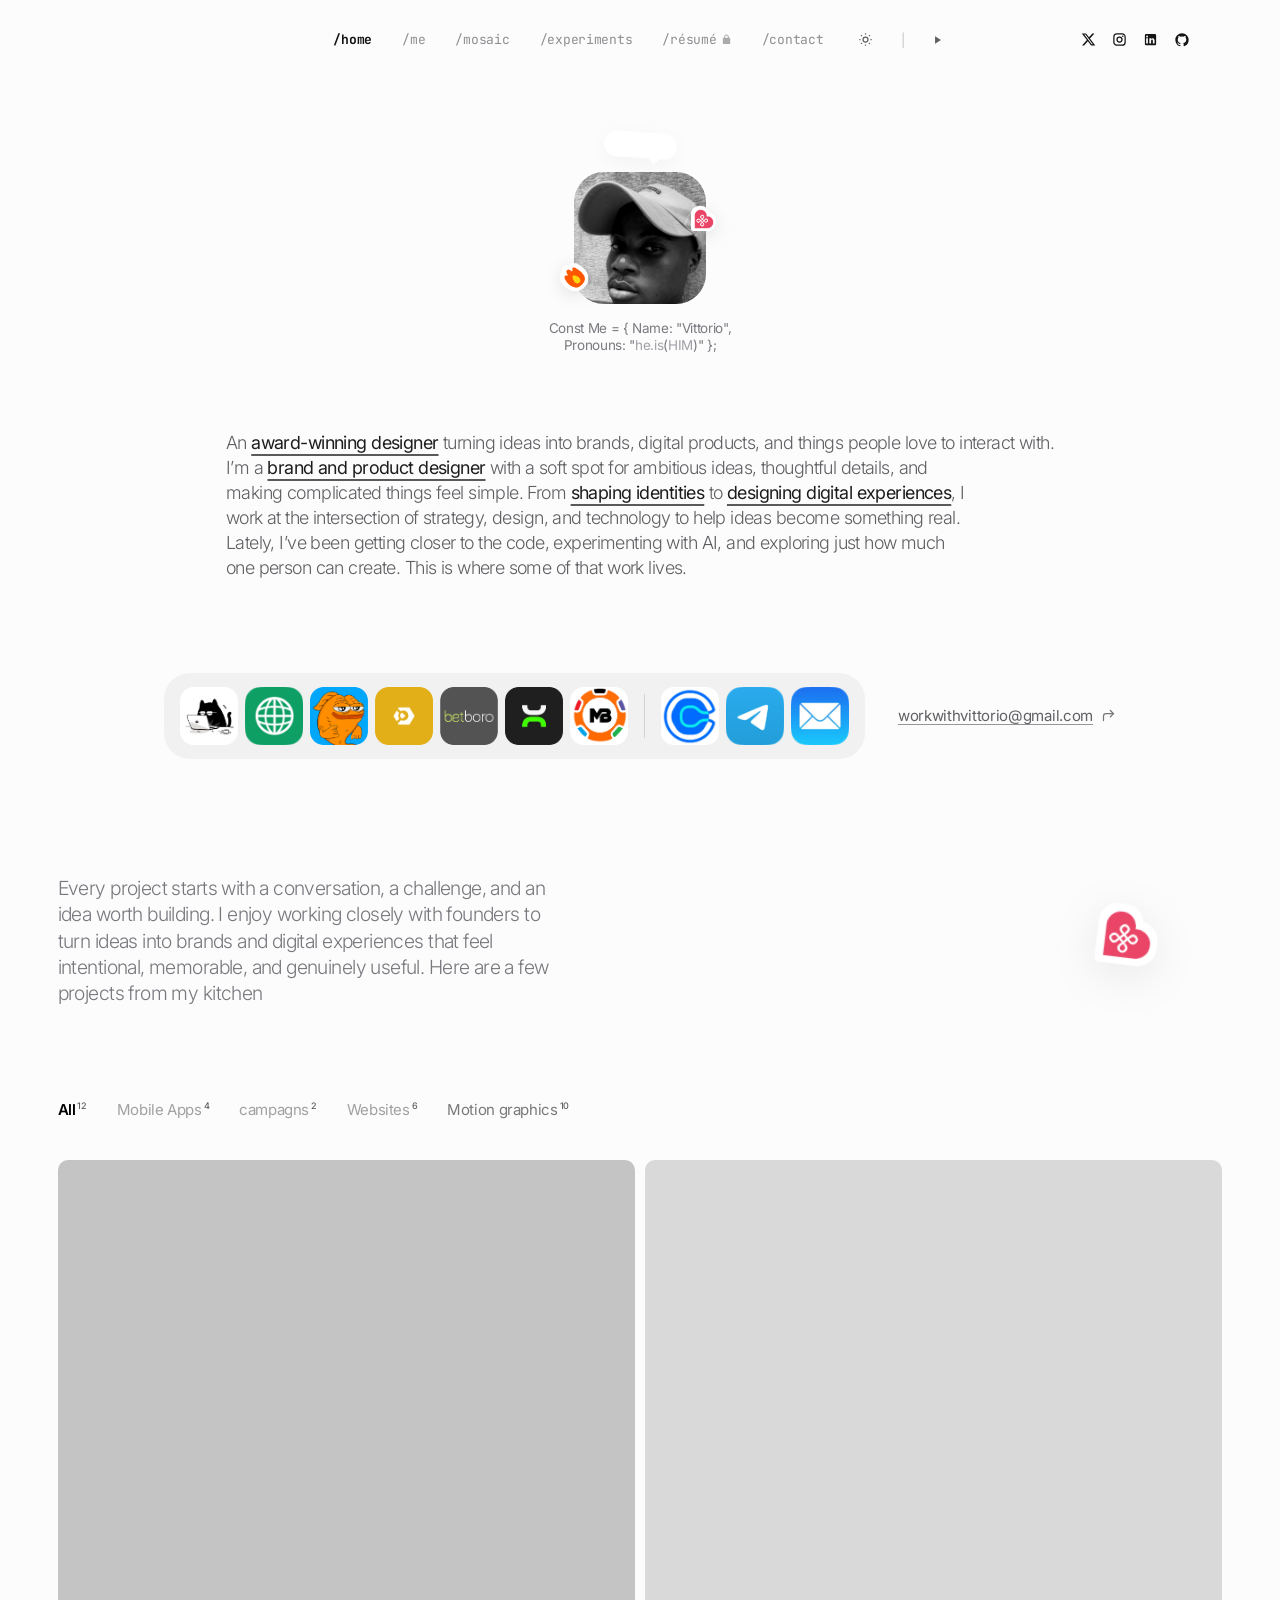
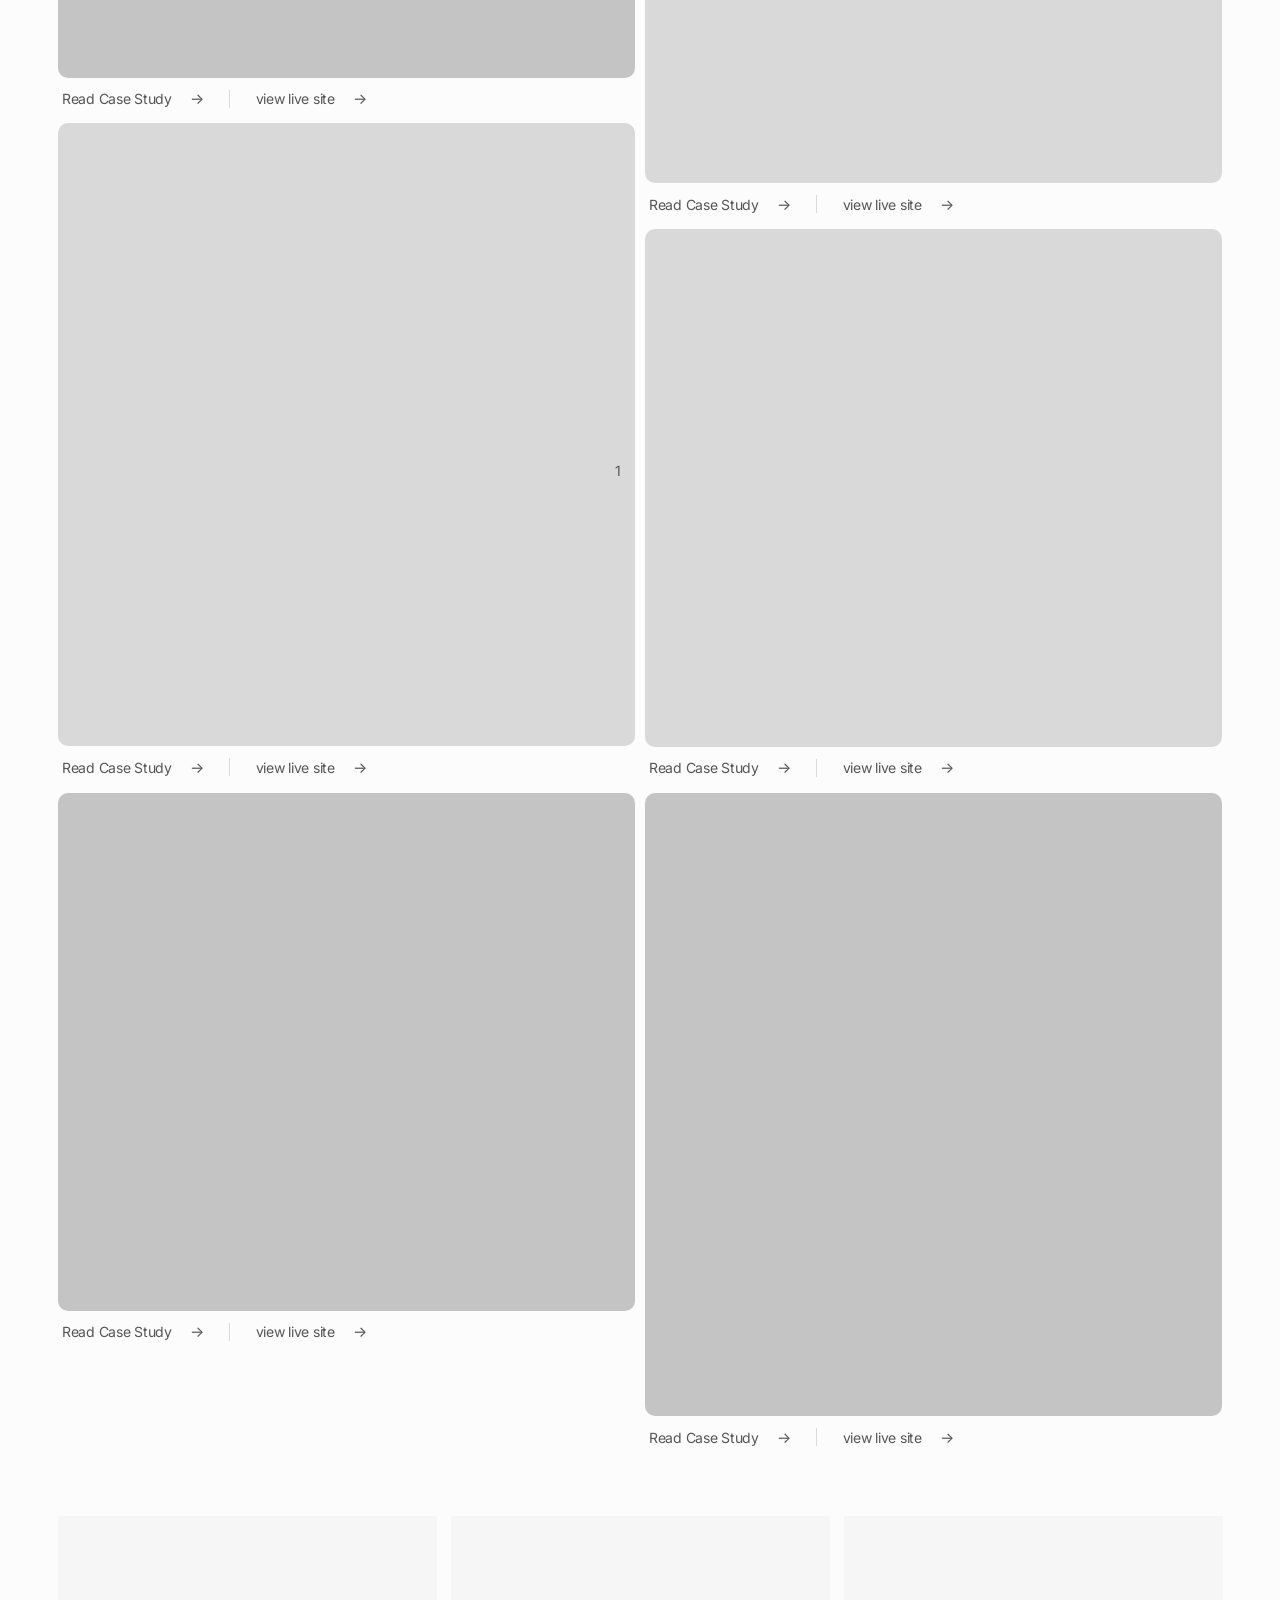
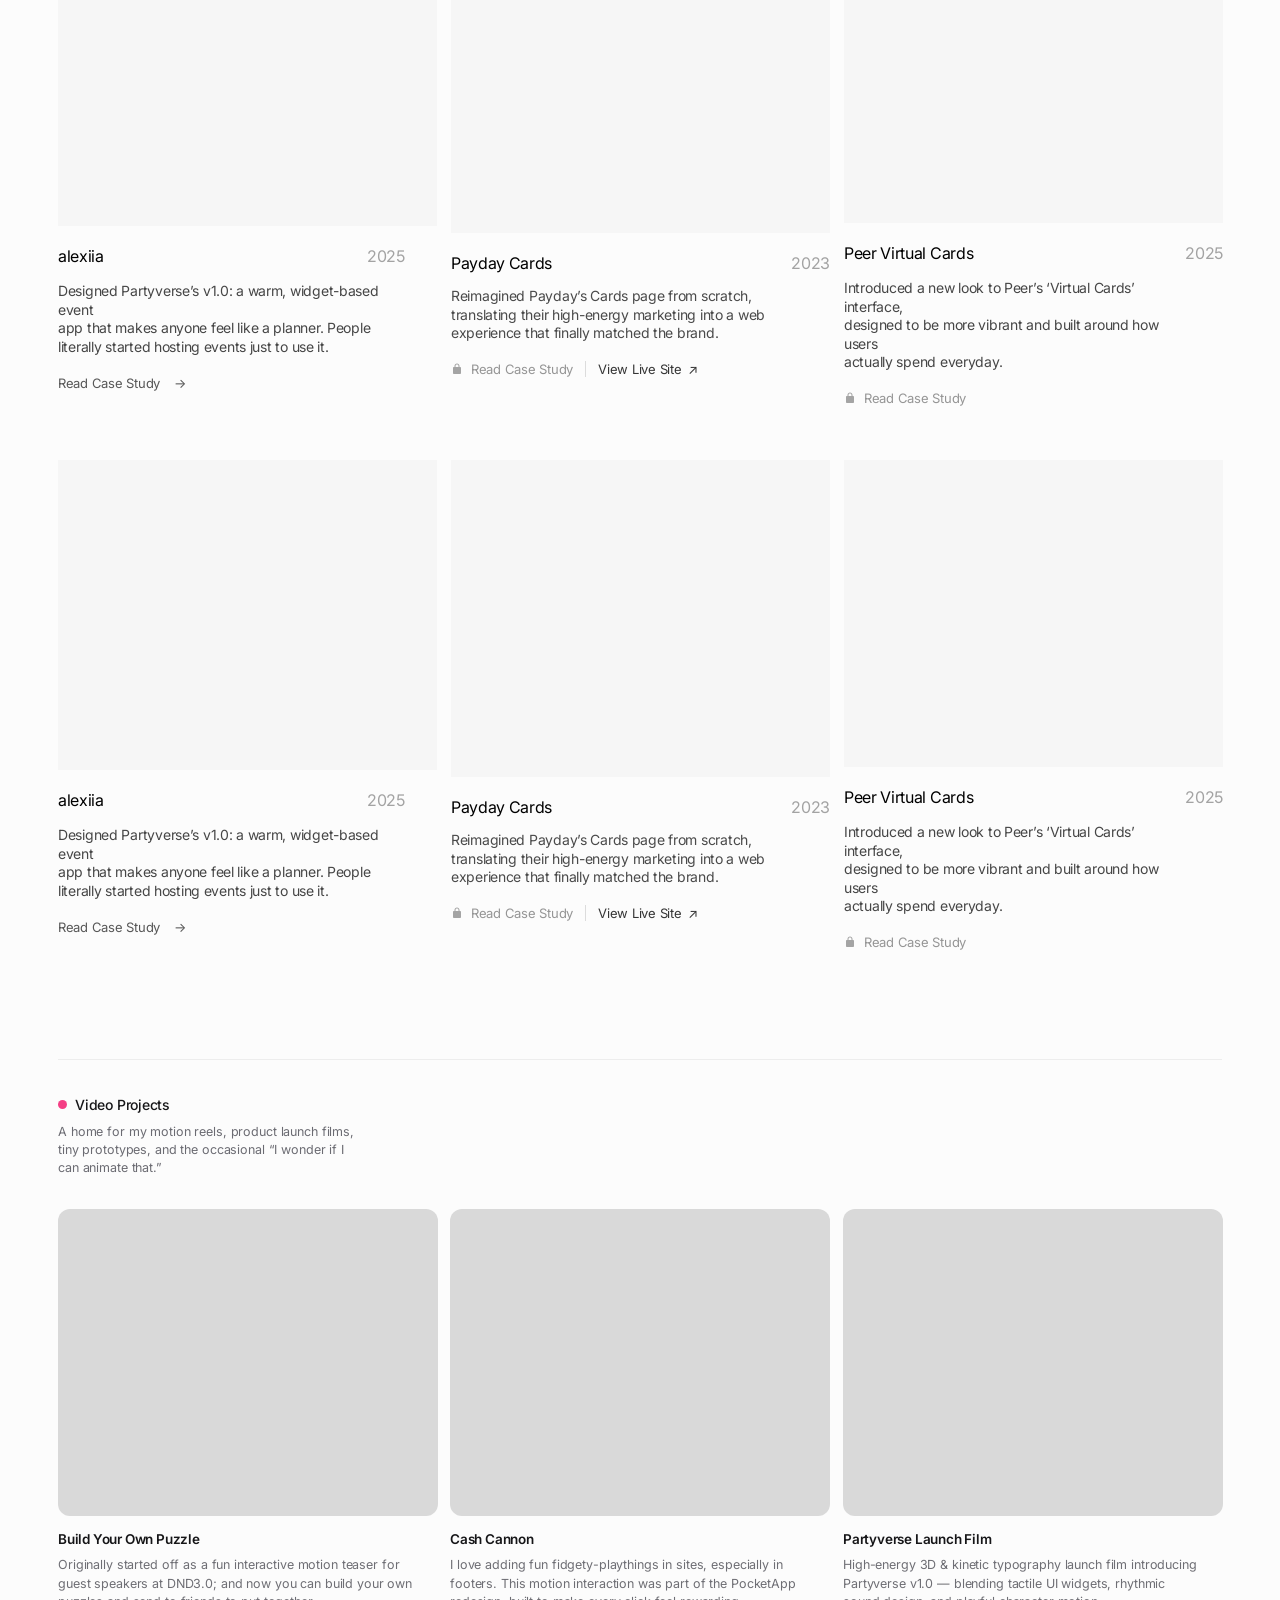
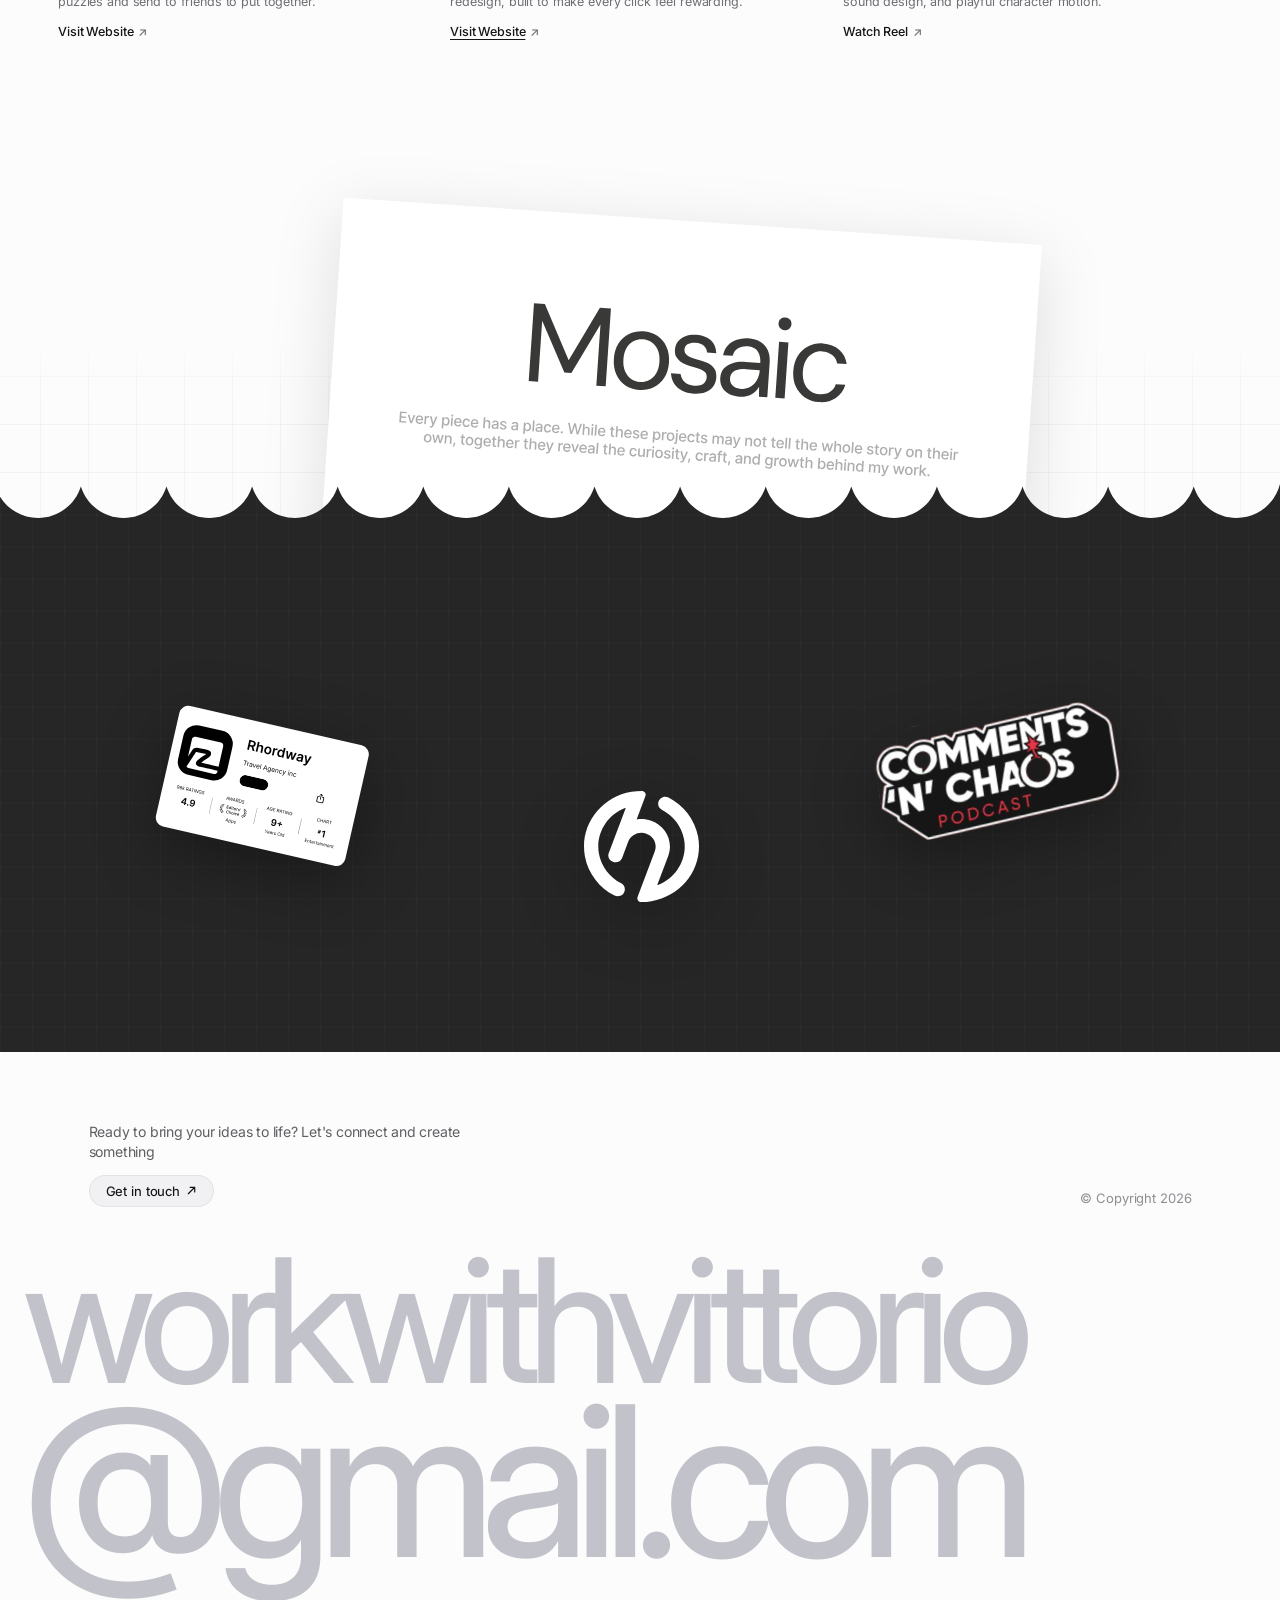
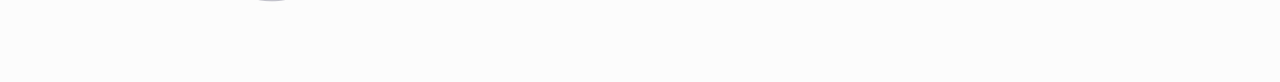
==== index.html @ af013c44 "feat: complete portfolio with interactive mosaic, editorial me view, and responsive footer" ====
<!DOCTYPE html>
<html lang="en">
<head>
  <meta charset="UTF-8">
  <meta name="viewport" content="width=device-width, initial-scale=1.0">
  <title>Vittorio — Brand & Product Designer</title>
  <meta name="description" content="Hi, I’m Vittorio. I turn ideas into brands, digital products, and things people love to interact with.">
  <link rel="icon" type="image/png" href="assets/flame.png">
  <link rel="preconnect" href="https://fonts.googleapis.com">
  <link rel="preconnect" href="https://fonts.gstatic.com" crossorigin>
  <link href="https://fonts.googleapis.com/css2?family=Inter:wght@300;400;500;600;700&family=JetBrains+Mono:wght@400;500;600;700&display=swap" rel="stylesheet">
  <link rel="stylesheet" href="style.css?v=50">
</head>
<body data-theme="light">

  <!-- Main Navigation Header -->
  <header class="site-header">
    <div class="header-container">
      <div class="header-spacer" aria-hidden="true"></div>

      <nav class="nav-links" aria-label="Main Navigation">
        <a href="#home" class="nav-item active" data-nav="home">/home</a>
        <a href="#me" class="nav-item" data-nav="me">/me</a>
        <a href="#mosaic" class="nav-item" data-nav="mosaic">/mosaic</a>
        <a href="#experiments" class="nav-item" data-nav="experiments">/experiments</a>
        <a href="#resume" class="nav-item nav-locked" data-nav="resume" id="nav-resume-btn">
          /résumé <span class="lock-icon" aria-label="locked">
            <svg viewBox="0 0 24 24" width="11" height="11" fill="currentColor">
              <path d="M18 8h-1V6c0-2.76-2.24-5-5-5S7 3.24 7 6v2H6c-1.1 0-2 .9-2 2v10c0 1.1.9 2 2 2h12c1.1 0 2-.9 2-2V10c0-1.1-.9-2-2-2zM9 6c0-1.66 1.34-3 3-3s3 1.34 3 3v2H9V6z"/>
            </svg>
          </span>
        </a>
        <a href="mailto:workwithvittorio@gmail.com" class="nav-item" data-nav="contact">/contact</a>
        
        <!-- Theme & Audio Controls -->
        <button class="icon-btn theme-toggle" id="theme-toggle-btn" aria-label="Toggle Dark/Light Mode" title="Toggle Theme">
          <svg class="sun-icon" viewBox="0 0 24 24" width="15" height="15" fill="none" stroke="currentColor" stroke-width="2">
            <circle cx="12" cy="12" r="4"></circle>
            <line x1="12" y1="2" x2="12" y2="4"></line>
            <line x1="12" y1="20" x2="12" y2="22"></line>
            <line x1="4.93" y1="4.93" x2="6.34" y2="6.34"></line>
            <line x1="17.66" y1="17.66" x2="19.07" y2="19.07"></line>
            <line x1="2" y1="12" x2="4" y2="12"></line>
            <line x1="20" y1="12" x2="22" y2="12"></line>
            <line x1="4.93" y1="19.07" x2="6.34" y2="17.66"></line>
            <line x1="17.66" y1="6.34" x2="19.07" y2="4.93"></line>
          </svg>
          <svg class="moon-icon" viewBox="0 0 24 24" width="15" height="15" fill="none" stroke="currentColor" stroke-width="2">
            <path d="M21 12.79A9 9 0 1 1 11.21 3 7 7 0 0 0 21 12.79z"></path>
          </svg>
        </button>

        <span class="nav-divider" aria-hidden="true">|</span>

        <button class="icon-btn audio-toggle" id="audio-toggle-btn" aria-label="Toggle Ambient Audio" title="Ambient Chill Beats">
          <svg class="play-icon" viewBox="0 0 24 24" width="10" height="10" fill="currentColor">
            <polygon points="5 3 19 12 5 21 5 3"></polygon>
          </svg>
          <svg class="pause-icon" viewBox="0 0 24 24" width="10" height="10" fill="currentColor" style="display:none;">
            <rect x="6" y="4" width="4" height="16"></rect>
            <rect x="14" y="4" width="4" height="16"></rect>
          </svg>
          <span class="audio-soundwave" aria-hidden="true">
            <span></span><span></span><span></span>
          </span>
        </button>
      </nav>

      <!-- Social Links -->
      <div class="social-links">
        <a href="https://x.com" target="_blank" rel="noopener noreferrer" class="social-icon" aria-label="X (Twitter)" title="X (Twitter)">
          <svg viewBox="0 0 24 24" width="15" height="15" fill="currentColor">
            <path d="M18.244 2.25h3.308l-7.227 8.26 8.502 11.24H16.17l-5.214-6.817L4.99 21.75H1.68l7.73-8.835L1.254 2.25H8.08l4.713 6.231zm-1.161 17.52h1.833L7.084 4.126H5.117z"/>
          </svg>
        </a>
        <a href="https://instagram.com" target="_blank" rel="noopener noreferrer" class="social-icon" aria-label="Instagram" title="Instagram">
          <svg viewBox="0 0 24 24" width="15" height="15" fill="currentColor">
            <path d="M7.8 2h8.4C19.4 2 22 4.6 22 7.8v8.4a5.8 5.8 0 0 1-5.8 5.8H7.8C4.6 22 2 19.4 2 16.2V7.8A5.8 5.8 0 0 1 7.8 2m-.2 2A3.6 3.6 0 0 0 4 7.6v8.8C4 18.39 5.61 20 7.6 20h8.8a3.6 3.6 0 0 0 3.6-3.6V7.6C20 5.61 18.39 4 16.4 4H7.6m9.65 1.5a1.25 1.25 0 0 1 1.25 1.25A1.25 1.25 0 0 1 17.25 8 1.25 1.25 0 0 1 16 6.75a1.25 1.25 0 0 1 1.25-1.25M12 7a5 5 0 0 1 5 5 5 5 0 0 1-5 5 5 5 0 0 1-5-5 5 5 0 0 1 5-5m0 2a3 3 0 0 0-3 3 3 3 0 0 0 3 3 3 3 0 0 0 3-3 3 3 0 0 0-3-3z"/>
          </svg>
        </a>
        <a href="https://linkedin.com" target="_blank" rel="noopener noreferrer" class="social-icon" aria-label="LinkedIn" title="LinkedIn">
          <svg viewBox="0 0 24 24" width="15" height="15" fill="currentColor">
            <path d="M19 3a2 2 0 0 1 2 2v14a2 2 0 0 1-2 2H5a2 2 0 0 1-2-2V5a2 2 0 0 1 2-2h14m-.5 15.5v-5.3a3.26 3.26 0 0 0-3.26-3.26c-.85 0-1.84.52-2.28 1.3v-1.11h-2.79v8.37h2.79v-4.93c0-.77.62-1.4 1.39-1.4a1.4 1.4 0 0 1 1.4 1.4v4.93h2.75M6.46 8.76a1.53 1.53 0 1 0-.01-3.05 1.53 1.53 0 0 0 .01 3.05m1.39 9.74v-8.37H5.07v8.37h2.78z"/>
          </svg>
        </a>
        <a href="https://github.com" target="_blank" rel="noopener noreferrer" class="social-icon" aria-label="GitHub" title="GitHub">
          <svg viewBox="0 0 24 24" width="16" height="16" fill="currentColor">
            <path fill-rule="evenodd" clip-rule="evenodd" d="M12 2C6.477 2 2 6.484 2 12.017c0 4.425 2.865 8.18 6.839 9.504.5.092.682-.217.682-.483 0-.237-.008-.868-.013-1.703-2.782.605-3.369-1.343-3.369-1.343-.454-1.158-1.11-1.466-1.11-1.466-.908-.62.069-.608.069-.608 1.003.07 1.53 1.032 1.53 1.032.892 1.53 2.341 1.088 2.91.832.092-.647.35-1.088.636-1.338-2.22-.253-4.555-1.113-4.555-4.951 0-1.093.39-1.988 1.029-2.688-.103-.253-.446-1.272.098-2.65 0 0 .84-.27 2.75 1.026A9.564 9.564 0 0112 6.844c.85.004 1.705.115 2.504.337 1.909-1.296 2.747-1.027 2.747-1.027.546 1.379.202 2.398.1 2.651.64.7 1.028 1.595 1.028 2.688 0 3.848-2.339 4.695-4.566 4.943.359.309.678.92.678 1.855 0 1.338-.012 2.419-.012 2.747 0 .268.18.58.688.482A10.019 10.019 0 0022 12.017C22 6.484 17.522 2 12 2z"/>
          </svg>
        </a>
      </div>
    </div>
  </header>

  <!-- Hero & Body Wrapper (/home view) -->
  <main class="hero-only-wrapper" id="home-view">
    <section class="hero-section" id="home">
      <div class="hero-stage">

        <!-- Avatar Squircle Centerpiece with Pinned Stickers -->
        <div class="avatar-centerpiece">
          <div class="speech-pill" id="speech-pill" role="button" tabindex="0" title="Click me!">
            <span>Hey 👋</span>
          </div>

          <div class="avatar-card-wrapper">
            <div class="avatar-squircle" id="avatar-container">
              <img src="assets/avatar_square.png" alt="Vittorio" class="avatar-image" draggable="false">
            </div>

            <!-- Pinned Heart Sticker (Top Right of Avatar) -->
            <div class="sticker-badge badge-heart" id="sticker-heart" title="Drag me!">
              <img src="assets/heart.png" alt="Heart sticker" draggable="false">
            </div>

            <!-- Pinned Flame Sticker (Bottom Left of Avatar) -->
            <div class="sticker-badge badge-flame" id="sticker-flame" title="Drag me!">
              <img src="assets/flame.png" alt="Flame sticker" draggable="false">
            </div>
          </div>

          <!-- Code Snippet Bio -->
          <div class="code-snippet-bio">
            <div class="code-line">Const Me = { Name: "Vittorio",</div>
            <div class="code-line">Pronouns: "<span class="pronoun-muted">he.is</span>(<span class="pronoun-muted">HIM</span>)" };</div>
          </div>
        </div>

        <!-- Bio Editorial Statement (Exact 6-line arrangement & tracking from design) -->
        <div class="bio-editorial">
          <p class="bio-paragraph">
            <span class="bio-line">An <span class="skill-underline">award-winning designer</span> turning ideas into brands, digital products, and things people love to interact with.</span>
            <span class="bio-line">I’m a <span class="skill-underline">brand and product designer</span> with a soft spot for ambitious ideas, thoughtful details, and</span>
            <span class="bio-line">making complicated things feel simple. From <span class="skill-underline">shaping identities</span> to <span class="skill-underline">designing digital experiences</span>, I</span>
            <span class="bio-line">work at the intersection of strategy, design, and technology to help ideas become something real.</span>
            <span class="bio-line">Lately, I’ve been getting closer to the code, experimenting with AI, and exploring just how much</span>
            <span class="bio-line">one person can create. This is where some of that work lives.</span>
          </p>
        </div>

        <!-- Bottom Dock & Email Bar -->
        <div class="dock-bar-row">
          <div class="mac-dock" id="mac-dock" role="toolbar" aria-label="Quick launch dock">
            <div class="dock-item" data-app="terminal" data-title="Dev Terminal">
              <img src="assets/icons/dock_cat.png" alt="Terminal" class="dock-icon">
              <span class="dock-tooltip">Dev Terminal</span>
            </div>
            <div class="dock-item" data-app="web" data-title="Web Projects">
              <img src="assets/icons/dock_web.png" alt="Web Projects" class="dock-icon">
              <span class="dock-tooltip">Web Projects</span>
            </div>
            <div class="dock-item" data-app="pepe" data-title="Culture & Memes">
              <img src="assets/icons/dock_pepe.png" alt="Culture & Memes" class="dock-icon">
              <span class="dock-tooltip">Culture & Memes</span>
            </div>
            <div class="dock-item" data-app="crypto" data-title="Web3 / Crypto">
              <img src="assets/icons/dock_cube.png" alt="Web3" class="dock-icon">
              <span class="dock-tooltip">Web3 / Crypto</span>
            </div>
            <div class="dock-item" data-app="betboro" data-title="Betboro App">
              <img src="assets/icons/dock_betboro.png" alt="Betboro" class="dock-icon">
              <span class="dock-tooltip">Betboro App</span>
            </div>
            <div class="dock-item" data-app="dex" data-title="DeFi Protocol">
              <img src="assets/icons/dock_dex.png" alt="DeFi Protocol" class="dock-icon">
              <span class="dock-tooltip">DeFi Protocol</span>
            </div>
            <div class="dock-item" data-app="gaming" data-title="Gaming / Casino">
              <img src="assets/icons/dock_mb.png" alt="Gaming" class="dock-icon">
              <span class="dock-tooltip">Gaming / Casino</span>
            </div>

            <div class="dock-separator" aria-hidden="true"></div>

            <div class="dock-item" data-app="cards" data-title="Payday Cards">
              <img src="assets/icons/dock_coin.png" alt="Payday Cards" class="dock-icon">
              <span class="dock-tooltip">Payday Cards</span>
            </div>
            <div class="dock-item" data-app="telegram" data-title="Telegram @0xvitt">
              <img src="assets/icons/dock_telegram.png" alt="Telegram" class="dock-icon">
              <span class="dock-tooltip">Telegram</span>
            </div>
            <div class="dock-item" data-app="email" data-title="Say Hello">
              <img src="assets/icons/dock_mail.png" alt="Send Email" class="dock-icon">
              <span class="dock-tooltip">Say Hello</span>
            </div>
          </div>

          <a href="mailto:workwithvittorio@gmail.com" class="email-cta-link">
            <span class="email-text">workwithvittorio@gmail.com</span>
            <svg class="email-arrow" viewBox="0 0 24 24" width="15" height="15" fill="none" stroke="currentColor" stroke-width="2" stroke-linecap="round" stroke-linejoin="round">
              <path d="M15 14l5-5-5-5"/>
              <path d="M4 20v-7a4 4 0 0 1 4-4h12"/>
            </svg>
          </a>
        </div>

      </div>
    </section>

    <!-- Exact Body Section from BODY.png -->
    <section class="portfolio-body-section" id="works">
      <div class="body-inner-featured">

        <!-- Intro Paragraph + Right Heart Sticker -->
        <div class="body-intro-row">
          <p class="body-intro-text">
            <span class="body-intro-line">Every project starts with a conversation, a challenge, and an</span>
            <span class="body-intro-line">idea worth building. I enjoy working closely with founders to</span>
            <span class="body-intro-line">turn ideas into brands and digital experiences that feel</span>
            <span class="body-intro-line">intentional, memorable, and genuinely useful. Here are a few</span>
            <span class="body-intro-line">projects from my kitchen</span>
          </p>

          <div class="body-heart-sticker" aria-hidden="true">
            <img src="assets/heart.png" alt="" draggable="false">
          </div>
        </div>

        <!-- Category Filter Row -->
        <div class="body-filter-tabs" role="tablist" aria-label="Project categories">
          <span class="filter-tab active">All<sup>12</sup></span>
          <span class="filter-tab">Mobile Apps<sup>4</sup></span>
          <span class="filter-tab">campagns<sup>2</sup></span>
          <span class="filter-tab">Websites<sup>6</sup></span>
          <span class="filter-tab filter-tab-motion">Motion graphics<sup>10</sup></span>
        </div>

        <!-- Featured 2-Column Staggered Cards (6 Big Cards: 3 Left, 3 Right) -->
        <div class="featured-staggered-grid">
          <!-- Left Column (3 Cards) -->
          <div class="featured-col featured-col-left">
            <!-- Card 1: Top-Left (#C4C4C4, 748x671) -->
            <div class="featured-item featured-tl">
              <div class="featured-rect rect-tl"></div>
              <div class="featured-links links-tl">
                <a href="#case-study" class="featured-link">
                  <span>Read Case Study</span>
                  <span class="featured-arrow">→</span>
                </a>
                <span class="featured-divider" aria-hidden="true"></span>
                <a href="#live-site" class="featured-link">
                  <span>view live site</span>
                  <span class="featured-arrow">→</span>
                </a>
              </div>
            </div>

            <!-- Card 2: Middle-Left (#D9D9D9, 775x837) -->
            <div class="featured-item featured-bl">
              <div class="featured-rect rect-bl">
                <span class="rect-bl-number">1</span>
              </div>
              <div class="featured-links links-bl">
                <a href="#case-study" class="featured-link">
                  <span>Read Case Study</span>
                  <span class="featured-arrow">→</span>
                </a>
                <span class="featured-divider" aria-hidden="true"></span>
                <a href="#live-site" class="featured-link">
                  <span>view live site</span>
                  <span class="featured-arrow">→</span>
                </a>
              </div>
            </div>

            <!-- Card 3: Bottom-Left (#C4C4C4, 748x671) -->
            <div class="featured-item featured-b2l">
              <div class="featured-rect rect-b2l"></div>
              <div class="featured-links links-b2l">
                <a href="#case-study" class="featured-link">
                  <span>Read Case Study</span>
                  <span class="featured-arrow">→</span>
                </a>
                <span class="featured-divider" aria-hidden="true"></span>
                <a href="#live-site" class="featured-link">
                  <span>view live site</span>
                  <span class="featured-arrow">→</span>
                </a>
              </div>
            </div>
          </div>

          <!-- Right Column (3 Cards) -->
          <div class="featured-col featured-col-right">
            <!-- Card 4: Top-Right (#D9D9D9, 775x837) -->
            <div class="featured-item featured-tr">
              <div class="featured-rect rect-tr"></div>
              <div class="featured-links links-tr">
                <a href="#case-study" class="featured-link">
                  <span>Read Case Study</span>
                  <span class="featured-arrow">→</span>
                </a>
                <span class="featured-divider" aria-hidden="true"></span>
                <a href="#live-site" class="featured-link">
                  <span>view live site</span>
                  <span class="featured-arrow">→</span>
                </a>
              </div>
            </div>

            <!-- Card 5: Middle-Right (#D9D9D9, 748x671) -->
            <div class="featured-item featured-br">
              <div class="featured-rect rect-br"></div>
              <div class="featured-links links-br">
                <a href="#case-study" class="featured-link">
                  <span>Read Case Study</span>
                  <span class="featured-arrow">→</span>
                </a>
                <span class="featured-divider" aria-hidden="true"></span>
                <a href="#live-site" class="featured-link">
                  <span>view live site</span>
                  <span class="featured-arrow">→</span>
                </a>
              </div>
            </div>

            <!-- Card 6: Bottom-Right (#C4C4C4, 775x837) -->
            <div class="featured-item featured-b2r">
              <div class="featured-rect rect-b2r"></div>
              <div class="featured-links links-b2r">
                <a href="#case-study" class="featured-link">
                  <span>Read Case Study</span>
                  <span class="featured-arrow">→</span>
                </a>
                <span class="featured-divider" aria-hidden="true"></span>
                <a href="#live-site" class="featured-link">
                  <span>view live site</span>
                  <span class="featured-arrow">→</span>
                </a>
              </div>
            </div>
          </div>
        </div>

      </div>

      <!-- Two Identical 3-Column Project Grid Rows -->
      <div class="body-inner-grid">
        <!-- Row 1 -->
        <div class="project-three-grid">
          <!-- Column 1: alexiia -->
          <article class="grid-project-card">
            <div class="grid-project-thumb"></div>
            <div class="grid-project-head">
              <h3 class="grid-project-title">alexiia</h3>
              <span class="grid-project-year">2025</span>
            </div>
            <p class="grid-project-desc">
              <span class="desc-line">Designed Partyverse’s v1.0: a warm, widget-based</span>
              <span class="desc-line">event</span>
              <span class="desc-line">app that makes anyone feel like a planner. People</span>
              <span class="desc-line">literally started hosting events just to use it.</span>
            </p>
            <div class="grid-project-links">
              <a href="#case-study" class="grid-link grid-link-active">
                <span>Read Case Study</span>
                <span class="grid-arrow">→</span>
              </a>
            </div>
          </article>

          <!-- Column 2: Payday Cards -->
          <article class="grid-project-card">
            <div class="grid-project-thumb thumb-col2"></div>
            <div class="grid-project-head head-col2">
              <h3 class="grid-project-title">Payday Cards</h3>
              <span class="grid-project-year">2023</span>
            </div>
            <p class="grid-project-desc desc-col2">
              <span class="desc-line">Reimagined Payday’s Cards page from scratch,</span>
              <span class="desc-line">translating their high-energy marketing into a web</span>
              <span class="desc-line">experience that finally matched the brand.</span>
            </p>
            <div class="grid-project-links">
              <span class="grid-link grid-link-locked">
                <svg class="grid-lock-icon" viewBox="0 0 24 24" width="12" height="12" fill="currentColor">
                  <path d="M18 8h-1V6c0-2.76-2.24-5-5-5S7 3.24 7 6v2H6c-1.1 0-2 .9-2 2v10c0 1.1.9 2 2 2h12c1.1 0 2-.9 2-2V10c0-1.1-.9-2-2-2zM9 6c0-1.66 1.34-3 3-3s3 1.34 3 3v2H9V6z"/>
                </svg>
                <span>Read Case Study</span>
              </span>
              <span class="grid-link-sep" aria-hidden="true"></span>
              <a href="#live-site" class="grid-link grid-link-live">
                <span>View Live Site</span>
                <span class="grid-arrow-ne">↗</span>
              </a>
            </div>
          </article>

          <!-- Column 3: Peer Virtual Cards -->
          <article class="grid-project-card">
            <div class="grid-project-thumb thumb-col3"></div>
            <div class="grid-project-head head-col3">
              <h3 class="grid-project-title">Peer Virtual Cards</h3>
              <span class="grid-project-year">2025</span>
            </div>
            <p class="grid-project-desc">
              <span class="desc-line">Introduced a new look to Peer’s ‘Virtual Cards’</span>
              <span class="desc-line">interface,</span>
              <span class="desc-line">designed to be more vibrant and built around how</span>
              <span class="desc-line">users</span>
              <span class="desc-line">actually spend everyday.</span>
            </p>
            <div class="grid-project-links">
              <span class="grid-link grid-link-locked">
                <svg class="grid-lock-icon" viewBox="0 0 24 24" width="12" height="12" fill="currentColor">
                  <path d="M18 8h-1V6c0-2.76-2.24-5-5-5S7 3.24 7 6v2H6c-1.1 0-2 .9-2 2v10c0 1.1.9 2 2 2h12c1.1 0 2-.9 2-2V10c0-1.1-.9-2-2-2zM9 6c0-1.66 1.34-3 3-3s3 1.34 3 3v2H9V6z"/>
                </svg>
                <span>Read Case Study</span>
              </span>
            </div>
          </article>
        </div>

        <!-- Row 2 (Exact Duplicate as in BODY.png) -->
        <div class="project-three-grid project-three-grid-row2">
          <!-- Column 1: alexiia -->
          <article class="grid-project-card">
            <div class="grid-project-thumb"></div>
            <div class="grid-project-head">
              <h3 class="grid-project-title">alexiia</h3>
              <span class="grid-project-year">2025</span>
            </div>
            <p class="grid-project-desc">
              <span class="desc-line">Designed Partyverse’s v1.0: a warm, widget-based</span>
              <span class="desc-line">event</span>
              <span class="desc-line">app that makes anyone feel like a planner. People</span>
              <span class="desc-line">literally started hosting events just to use it.</span>
            </p>
            <div class="grid-project-links">
              <a href="#case-study" class="grid-link grid-link-active">
                <span>Read Case Study</span>
                <span class="grid-arrow">→</span>
              </a>
            </div>
          </article>

          <!-- Column 2: Payday Cards -->
          <article class="grid-project-card">
            <div class="grid-project-thumb thumb-col2"></div>
            <div class="grid-project-head head-col2">
              <h3 class="grid-project-title">Payday Cards</h3>
              <span class="grid-project-year">2023</span>
            </div>
            <p class="grid-project-desc desc-col2">
              <span class="desc-line">Reimagined Payday’s Cards page from scratch,</span>
              <span class="desc-line">translating their high-energy marketing into a web</span>
              <span class="desc-line">experience that finally matched the brand.</span>
            </p>
            <div class="grid-project-links">
              <span class="grid-link grid-link-locked">
                <svg class="grid-lock-icon" viewBox="0 0 24 24" width="12" height="12" fill="currentColor">
                  <path d="M18 8h-1V6c0-2.76-2.24-5-5-5S7 3.24 7 6v2H6c-1.1 0-2 .9-2 2v10c0 1.1.9 2 2 2h12c1.1 0 2-.9 2-2V10c0-1.1-.9-2-2-2zM9 6c0-1.66 1.34-3 3-3s3 1.34 3 3v2H9V6z"/>
                </svg>
                <span>Read Case Study</span>
              </span>
              <span class="grid-link-sep" aria-hidden="true"></span>
              <a href="#live-site" class="grid-link grid-link-live">
                <span>View Live Site</span>
                <span class="grid-arrow-ne">↗</span>
              </a>
            </div>
          </article>

          <!-- Column 3: Peer Virtual Cards -->
          <article class="grid-project-card">
            <div class="grid-project-thumb thumb-col3"></div>
            <div class="grid-project-head head-col3">
              <h3 class="grid-project-title">Peer Virtual Cards</h3>
              <span class="grid-project-year">2025</span>
            </div>
            <p class="grid-project-desc">
              <span class="desc-line">Introduced a new look to Peer’s ‘Virtual Cards’</span>
              <span class="desc-line">interface,</span>
              <span class="desc-line">designed to be more vibrant and built around how</span>
              <span class="desc-line">users</span>
              <span class="desc-line">actually spend everyday.</span>
            </p>
            <div class="grid-project-links">
              <span class="grid-link grid-link-locked">
                <svg class="grid-lock-icon" viewBox="0 0 24 24" width="12" height="12" fill="currentColor">
                  <path d="M18 8h-1V6c0-2.76-2.24-5-5-5S7 3.24 7 6v2H6c-1.1 0-2 .9-2 2v10c0 1.1.9 2 2 2h12c1.1 0 2-.9 2-2V10c0-1.1-.9-2-2-2zM9 6c0-1.66 1.34-3 3-3s3 1.34 3 3v2H9V6z"/>
                </svg>
                <span>Read Case Study</span>
              </span>
            </div>
          </article>
        </div>
      </div>

      <!-- 5. Video Projects Section (Matching Playground / Motion Reference Layout) -->
      <div class="body-inner-videos" id="video-projects">
        <div class="video-section-header">
          <div class="video-section-badge">
            <span class="video-badge-dot" aria-hidden="true"></span>
            <h2 class="video-section-title">Video Projects</h2>
          </div>
          <p class="video-section-subtitle">
            A home for my motion reels, product launch films, tiny prototypes, and the occasional “I wonder if I can animate that.”
          </p>
        </div>

        <div class="video-projects-grid">
          <!-- Video Project 1 -->
          <article class="video-project-card">
            <div class="video-project-stage">
              <video class="video-project-el" autoplay loop muted playsinline preload="metadata"></video>
            </div>

            <h3 class="video-project-name">Build Your Own Puzzle</h3>
            <p class="video-project-desc">
              Originally started off as a fun interactive motion teaser for guest speakers at DND3.0; and now you can build your own puzzles and send to friends to put together.
            </p>
            <a href="#watch-byop" class="video-project-link">
              <span>Visit Website</span>
              <span class="video-link-arrow">↗</span>
            </a>
          </article>

          <!-- Video Project 2 -->
          <article class="video-project-card">
            <div class="video-project-stage">
              <video class="video-project-el" autoplay loop muted playsinline preload="metadata"></video>
            </div>

            <h3 class="video-project-name">Cash Cannon</h3>
            <p class="video-project-desc">
              I love adding fun fidgety-playthings in sites, especially in footers. This motion interaction was part of the PocketApp redesign, built to make every click feel rewarding.
            </p>
            <a href="#watch-cannon" class="video-project-link underline-active">
              <span>Visit Website</span>
              <span class="video-link-arrow">↗</span>
            </a>
          </article>

          <!-- Video Project 3 -->
          <article class="video-project-card">
            <div class="video-project-stage">
              <video class="video-project-el" autoplay loop muted playsinline preload="metadata"></video>
            </div>

            <h3 class="video-project-name">Partyverse Launch Film</h3>
            <p class="video-project-desc">
              High-energy 3D &amp; kinetic typography launch film introducing Partyverse v1.0 — blending tactile UI widgets, rhythmic sound design, and playful character motion.
            </p>
            <a href="#watch-partyverse" class="video-project-link">
              <span>Watch Reel</span>
              <span class="video-link-arrow">↗</span>
            </a>
          </article>
        </div>
      </div>
    </section>

    <!-- Mosaic Section — Envelope (click the letter: it pops and the pieces burst out) -->
    <section class="mosaic-section" id="mosaic" aria-label="Mosaic">
      <div class="mosaic-canvas" id="mosaic-envelope">
        <img src="assets/mosaic/envelope-front.svg" alt="" class="mosaic-layer mosaic-env-front" draggable="false">

        <div class="mosaic-layer mosaic-letter">
          <img src="assets/mosaic/letter.svg?v=2" alt="Mosaic — Every piece has a place. While these projects may not tell the whole story on their own, together they reveal the curiosity, craft, and growth behind my work." draggable="false">
        </div>

        <div class="mosaic-piece mosaic-piece-app">
          <img src="Frame%20427321699.svg" alt="Rhordway — Travel Agency app store card" draggable="false">
        </div>

        <div class="mosaic-piece mosaic-piece-mark">
          <img src="Vector.svg" alt="Brand mark" draggable="false">
        </div>

        <div class="mosaic-piece mosaic-piece-sticker">
          <img src="image%202105.svg" alt="Comments 'N' Chaos Podcast sticker" draggable="false">
        </div>
      </div>
    </section>

    <!-- Editorial Footer Section -->
    <footer class="site-home-footer" id="site-footer" aria-label="Site Footer">
      <div class="home-footer-inner">
        <!-- Integrated UI Bar: Reduced CTA + Action + Copyright -->
        <div class="home-footer-ui-bar">
          <div class="home-footer-cta">
            <p class="home-footer-heading">
              Ready to bring your ideas to life? Let's connect and create something
            </p>
            <a href="mailto:workwithvittorio@gmail.com" class="home-footer-btn" aria-label="Get in touch via email">
              <span>Get in touch</span>
              <svg width="11" height="11" viewBox="0 0 12 12" fill="none" aria-hidden="true">
                <path d="M2.5 9.5L9.5 2.5M9.5 2.5H4.5M9.5 2.5V7.5" stroke="currentColor" stroke-width="1.3" stroke-linecap="round" stroke-linejoin="round"/>
              </svg>
            </a>
          </div>

          <p class="home-footer-copyright">© Copyright 2026</p>
        </div>
      </div>

      <!-- Massive 2-Line Display Email (aligned @ with w, and .com with o) -->
      <a href="mailto:workwithvittorio@gmail.com" class="home-footer-email-massive" aria-label="workwithvittorio@gmail.com">
        <span class="home-footer-email-line home-footer-line-1">workwithvittorio</span>
        <span class="home-footer-email-line home-footer-line-2">@gmail.com</span>
      </a>
    </footer>
  </main>

  <!-- /me Section View (Editorial Reading-Paced Typing UI) -->
  <section class="me-view-section" id="me-view" aria-hidden="true">
    <!-- Centered Editorial Typing Column -->
    <div class="me-editorial-column">
      <div class="me-typing-container" id="me-typing-container"></div>

      <!-- Footer Connect Links -->
      <div class="me-connect-links" id="me-connect-links">
        <a href="https://t.me" target="_blank" rel="noopener noreferrer" class="me-social-link">
          <svg viewBox="0 0 24 24" width="13" height="13" fill="currentColor">
            <path d="M21.9 4.4c.2-.8-.5-1.4-1.2-1.1L2.6 10.3c-.8.3-.8 1.4.1 1.7l4.6 1.5 1.8 5.5c.2.7 1.1.9 1.6.4l2.6-2.6 4.6 3.4c.7.5 1.6.1 1.8-.7l2.2-15.1zM8.3 13.1l9.2-5.7c.2-.1.4.1.2.3l-7.6 6.9-.3 3.2-1.5-4.7z"/>
          </svg>
          <span>Telegram</span>
        </a>
        <a href="https://linkedin.com" target="_blank" rel="noopener noreferrer" class="me-social-link">
          <svg viewBox="0 0 24 24" width="13" height="13" fill="currentColor">
            <path d="M19 3a2 2 0 0 1 2 2v14a2 2 0 0 1-2 2H5a2 2 0 0 1-2-2V5a2 2 0 0 1 2-2h14m-.5 15.5v-5.3a3.26 3.26 0 0 0-3.26-3.26c-.85 0-1.84.52-2.28 1.3v-1.11h-2.79v8.37h2.79v-4.93c0-.77.62-1.4 1.39-1.4a1.4 1.4 0 0 1 1.4 1.4v4.93h2.75M6.46 8.76a1.53 1.53 0 1 0-.01-3.05 1.53 1.53 0 0 0 .01 3.05m1.39 9.74v-8.37H5.07v8.37h2.78z"/>
          </svg>
          <span>LinkedIn</span>
        </a>
        <a href="mailto:workwithvittorio@gmail.com" class="me-social-link">
          <svg viewBox="0 0 24 24" width="13" height="13" fill="none" stroke="currentColor" stroke-width="1.9" stroke-linecap="round" stroke-linejoin="round">
            <rect x="2" y="4" width="20" height="16" rx="2"></rect>
            <path d="m22 7-8.97 5.7a1.94 1.94 0 0 1-2.06 0L2 7"></path>
          </svg>
          <span>Email</span>
        </a>
      </div>
    </div>

    <!-- Staggered Overlapping Full-Screen Moving Slideshow Gallery Section -->
    <div class="me-gallery-section" id="me-gallery-section" aria-hidden="true">
      <div class="me-slideshow-track" id="me-slideshow-track">
        <div class="me-collage-stage" id="me-collage-stage" aria-label="Pictures and video slideshow gallery">
          <!-- Card 1: Far-Left Upper -->
          <article class="me-collage-card card-slot-1" data-slot="0">
            <div class="me-card-media-wrap">
              <img src="assets/gallery/card_1.png" alt="IMG_0104.jpeg" class="me-card-img active-slide" draggable="false">
              <img src="assets/avatar.png" alt="IMG_2137.jpeg" class="me-card-img" draggable="false">
            </div>
            <span class="me-card-caption">IMG_0104.jpeg</span>
          </article>

          <!-- Card 2: Far-Left Lower -->
          <article class="me-collage-card card-slot-2" data-slot="1">
            <div class="me-card-media-wrap">
              <img src="assets/gallery/card_2.png" alt="IMG_0118.jpeg" class="me-card-img active-slide" draggable="false">
              <img src="assets/gallery/card_6.png" alt="IMG_0241.jpeg" class="me-card-img" draggable="false">
            </div>
            <span class="me-card-caption">IMG_0118.jpeg</span>
          </article>

          <!-- Card 3: Left-Center Foreground Portrait -->
          <article class="me-collage-card card-slot-3 is-video-card" data-slot="2">
            <div class="me-card-media-wrap">
              <img src="assets/gallery/card_3.png" alt="IMG_0142.jpeg" class="me-card-img active-slide" draggable="false">
              <img src="assets/avatar.png" alt="IMG_2137.jpeg" class="me-card-img" draggable="false">
            </div>
            <span class="me-card-caption">IMG_0142.jpeg</span>
          </article>

          <!-- Card 4: Left-Center Tall Architecture -->
          <article class="me-collage-card card-slot-4" data-slot="3">
            <div class="me-card-media-wrap">
              <img src="assets/gallery/card_4.png" alt="IMG_0189.jpeg" class="me-card-img active-slide" draggable="false">
              <img src="assets/dp.png" alt="IMG_2045.jpeg" class="me-card-img" draggable="false">
            </div>
            <span class="me-card-caption">IMG_0189.jpeg</span>
          </article>

          <!-- Card 5: Center Upper Editorial -->
          <article class="me-collage-card card-slot-5" data-slot="4">
            <div class="me-card-media-wrap">
              <img src="assets/gallery/card_5.png" alt="IMG_0215.jpeg" class="me-card-img active-slide" draggable="false">
              <img src="assets/avatar_square.png" alt="IMG_2138.jpeg" class="me-card-img" draggable="false">
            </div>
            <span class="me-card-caption">IMG_0215.jpeg</span>
          </article>

          <!-- Card 6: Center Lower Motion Clip -->
          <article class="me-collage-card card-slot-6 is-video-card" data-slot="5">
            <div class="me-card-media-wrap">
              <img src="assets/gallery/card_6.png" alt="IMG_0241.jpeg" class="me-card-img active-slide" draggable="false">
              <img src="assets/gallery/card_11.png" alt="IMG_0392.jpeg" class="me-card-img" draggable="false">
            </div>
            <span class="me-card-caption">IMG_0241.jpeg</span>
          </article>

          <!-- Card 7: Center-Right Midground -->
          <article class="me-collage-card card-slot-7" data-slot="6">
            <div class="me-card-media-wrap">
              <img src="assets/gallery/card_7.png" alt="IMG_0276.jpeg" class="me-card-img active-slide" draggable="false">
              <img src="assets/gallery/card_1.png" alt="IMG_0104.jpeg" class="me-card-img" draggable="false">
            </div>
            <span class="me-card-caption">IMG_0276.jpeg</span>
          </article>

          <!-- Card 8: Right-Center Lower Desk & Code -->
          <article class="me-collage-card card-slot-8" data-slot="7">
            <div class="me-card-media-wrap">
              <img src="assets/gallery/card_8.png" alt="IMG_0310.jpeg" class="me-card-img active-slide" draggable="false">
              <img src="assets/avatar_square.png" alt="IMG_2138.jpeg" class="me-card-img" draggable="false">
            </div>
            <span class="me-card-caption">IMG_0310.jpeg</span>
          </article>

          <!-- Card 9: Right-Center Tall Hero Foreground -->
          <article class="me-collage-card card-slot-9 is-video-card" data-slot="8">
            <div class="me-card-media-wrap">
              <img src="assets/gallery/card_9.png" alt="IMG_0348.jpeg" class="me-card-img active-slide" draggable="false">
              <img src="assets/dp.png" alt="IMG_2045.jpeg" class="me-card-img" draggable="false">
            </div>
            <span class="me-card-caption">IMG_0348.jpeg</span>
          </article>

          <!-- Card 10: Far-Right Lower Foreground -->
          <article class="me-collage-card card-slot-10" data-slot="9">
            <div class="me-card-media-wrap">
              <img src="assets/gallery/card_10.png" alt="IMG_0374.jpeg" class="me-card-img active-slide" draggable="false">
              <img src="assets/gallery/card_5.png" alt="IMG_0215.jpeg" class="me-card-img" draggable="false">
            </div>
            <span class="me-card-caption">IMG_0374.jpeg</span>
          </article>

          <!-- Card 11: Far-Right Upper Background -->
          <article class="me-collage-card card-slot-11 is-video-card" data-slot="10">
            <div class="me-card-media-wrap">
              <img src="assets/gallery/card_11.png" alt="IMG_0392.jpeg" class="me-card-img active-slide" draggable="false">
              <img src="assets/gallery/card_4.png" alt="IMG_0189.jpeg" class="me-card-img" draggable="false">
            </div>
            <span class="me-card-caption">IMG_0392.jpeg</span>
          </article>
        </div>
      </div>
    </div>

    <!-- Centered Editorial Archive Column: Experience, GitHub, Articles & Viral Tweets on X -->
    <div class="me-archive-section" id="me-archive-section" aria-hidden="true">
      <div class="me-archive-column">

        <!-- 1. Experience Block -->
        <div class="me-sub-block">
          <h3 class="me-block-title">Experience</h3>
          <div class="me-exp-list">
            <div class="me-exp-item">
              <div class="me-exp-role">Design Engineer &amp; Brand Designer</div>
              <div class="me-exp-meta">Independent Studio · 2025 – 2026</div>
            </div>
            <div class="me-exp-item">
              <div class="me-exp-role">Product &amp; Brand Designer</div>
              <div class="me-exp-meta">Hypergrowth &amp; Startup Teams · 2024 – 2026</div>
            </div>
            <div class="me-exp-item">
              <div class="me-exp-role">UI/UX &amp; Motion Designer</div>
              <div class="me-exp-meta">Cimpla Digital · 2023 – 2024</div>
            </div>
            <div class="me-exp-item">
              <div class="me-exp-role">Junior UI/UX &amp; Brand Designer</div>
              <div class="me-exp-meta">Ethereal Design Studio · 2023</div>
            </div>
            <div class="me-exp-item">
              <div class="me-exp-role">UI/UX Design Intern</div>
              <div class="me-exp-meta">GoPay · 2022 – 2023</div>
            </div>
          </div>
        </div>

        <!-- 2. GitHub Contribution Graph Block -->
        <div class="me-sub-block">
          <div class="me-block-header-row">
            <h3 class="me-block-title">GitHub</h3>
            <span class="me-block-meta">2,415 contributions in the last year</span>
          </div>

          <div class="me-gh-card">
            <div class="me-gh-months" aria-hidden="true">
              <span>Dec</span>
              <span>Jan</span>
              <span>Feb</span>
              <span>Mar</span>
              <span>Apr</span>
              <span>May</span>
              <span>Jun</span>
              <span>Jul</span>
              <span>Aug</span>
              <span>Sep</span>
              <span>Oct</span>
            </div>

            <div class="me-gh-grid" id="me-gh-grid" role="img" aria-label="GitHub contribution graph showing 2,415 contributions in the last year"></div>

            <div class="me-gh-footer">
              <a href="https://github.com" target="_blank" rel="noopener noreferrer" class="me-gh-handle">@0xvitt</a>
              <div class="me-gh-legend" aria-hidden="true">
                <span>Less</span>
                <span class="me-gh-cell level-0"></span>
                <span class="me-gh-cell level-1"></span>
                <span class="me-gh-cell level-2"></span>
                <span class="me-gh-cell level-3"></span>
                <span class="me-gh-cell level-4"></span>
                <span>More</span>
              </div>
            </div>
          </div>
        </div>

        <!-- 3. Articles Written Block -->
        <div class="me-sub-block">
          <div class="me-block-header-row">
            <h3 class="me-block-title">Articles</h3>
            <span class="me-block-meta">Thoughts on design, code &amp; craft</span>
          </div>

          <div class="me-articles-list">
            <a href="#article-1" class="me-article-item">
              <div class="me-article-main">
                <div class="me-article-title">Why Design Engineers Are Shaping the Next Era of Software</div>
                <div class="me-article-meta">Substack · Oct 2026 · 5 min read</div>
              </div>
              <span class="me-article-arrow" aria-hidden="true">↗</span>
            </a>

            <a href="#article-2" class="me-article-item">
              <div class="me-article-main">
                <div class="me-article-title">Designing Interfaces That Feel Physical: Micro-Interactions &amp; Sound</div>
                <div class="me-article-meta">Medium · Aug 2026 · 6 min read</div>
              </div>
              <span class="me-article-arrow" aria-hidden="true">↗</span>
            </a>

            <a href="#article-3" class="me-article-item">
              <div class="me-article-main">
                <div class="me-article-title">From Brand Identity to Production Code: Closing the Handoff Gap</div>
                <div class="me-article-meta">Personal Notes · May 2026 · 4 min read</div>
              </div>
              <span class="me-article-arrow" aria-hidden="true">↗</span>
            </a>

            <a href="#article-4" class="me-article-item">
              <div class="me-article-main">
                <div class="me-article-title">The Art of Restraint in Minimalist Product &amp; Web Design</div>
                <div class="me-article-meta">Medium · Jan 2026 · 5 min read</div>
              </div>
              <span class="me-article-arrow" aria-hidden="true">↗</span>
            </a>
          </div>
        </div>

        <!-- 4. Most Viral Tweets on X Block -->
        <div class="me-sub-block">
          <div class="me-block-header-row">
            <h3 class="me-block-title">Most Viral on X</h3>
            <a href="https://x.com" target="_blank" rel="noopener noreferrer" class="me-block-meta me-block-meta-link">@0xvitt ↗</a>
          </div>

          <div class="me-tweets-list">
            <a href="https://x.com" target="_blank" rel="noopener noreferrer" class="me-tweet-card">
              <div class="me-tweet-head">
                <div class="me-tweet-author">
                  <img src="assets/avatar_square.png" alt="Vittorio" class="me-tweet-avatar">
                  <div class="me-tweet-author-info">
                    <span class="me-tweet-name">Vittorio</span>
                    <span class="me-tweet-handle">@0xvitt</span>
                  </div>
                </div>
                <svg class="me-tweet-x-icon" viewBox="0 0 24 24" width="13" height="13" fill="currentColor">
                  <path d="M18.244 2.25h3.308l-7.227 8.26 8.502 11.24H16.17l-5.214-6.817L4.99 21.75H1.68l7.73-8.835L1.254 2.25H8.08l4.713 6.231zm-1.161 17.52h1.833L7.084 4.126H5.117z"/>
                </svg>
              </div>
              <p class="me-tweet-body">Obsessing over the tiny details nobody consciously notices — a 180ms spring curve, a tactile switch click on theme toggle, typography that breathes. That’s the difference between software people use and software people love.</p>
              <div class="me-tweet-stats">
                <span>14.2K Likes</span>
                <span>·</span>
                <span>2.8K Bookmarks</span>
                <span>·</span>
                <span>480K Views</span>
              </div>
            </a>

            <a href="https://x.com" target="_blank" rel="noopener noreferrer" class="me-tweet-card">
              <div class="me-tweet-head">
                <div class="me-tweet-author">
                  <img src="assets/avatar_square.png" alt="Vittorio" class="me-tweet-avatar">
                  <div class="me-tweet-author-info">
                    <span class="me-tweet-name">Vittorio</span>
                    <span class="me-tweet-handle">@0xvitt</span>
                  </div>
                </div>
                <svg class="me-tweet-x-icon" viewBox="0 0 24 24" width="13" height="13" fill="currentColor">
                  <path d="M18.244 2.25h3.308l-7.227 8.26 8.502 11.24H16.17l-5.214-6.817L4.99 21.75H1.68l7.73-8.835L1.254 2.25H8.08l4.713 6.231zm-1.161 17.52h1.833L7.084 4.126H5.117z"/>
                </svg>
              </div>
              <p class="me-tweet-body">Being a designer who can write production code is a superpower. You stop designing static pictures of software and start designing how the product actually feels in motion.</p>
              <div class="me-tweet-stats">
                <span>9.6K Likes</span>
                <span>·</span>
                <span>1.9K Bookmarks</span>
                <span>·</span>
                <span>310K Views</span>
              </div>
            </a>

            <a href="https://x.com" target="_blank" rel="noopener noreferrer" class="me-tweet-card">
              <div class="me-tweet-head">
                <div class="me-tweet-author">
                  <img src="assets/avatar_square.png" alt="Vittorio" class="me-tweet-avatar">
                  <div class="me-tweet-author-info">
                    <span class="me-tweet-name">Vittorio</span>
                    <span class="me-tweet-handle">@0xvitt</span>
                  </div>
                </div>
                <svg class="me-tweet-x-icon" viewBox="0 0 24 24" width="13" height="13" fill="currentColor">
                  <path d="M18.244 2.25h3.308l-7.227 8.26 8.502 11.24H16.17l-5.214-6.817L4.99 21.75H1.68l7.73-8.835L1.254 2.25H8.08l4.713 6.231zm-1.161 17.52h1.833L7.084 4.126H5.117z"/>
                </svg>
              </div>
              <p class="me-tweet-body">Your portfolio shouldn’t look like a generic template. It should feel like stepping right into your studio — your taste, your rhythm, your craft all in one place.</p>
              <div class="me-tweet-stats">
                <span>7.4K Likes</span>
                <span>·</span>
                <span>1.5K Bookmarks</span>
                <span>·</span>
                <span>225K Views</span>
              </div>
            </a>
          </div>
        </div>

        <!-- 5. Bottom Personal Footer (Matching Reference Layout) -->
        <footer class="me-bottom-footer">
          <div class="me-footer-col me-footer-identity">
            <div class="me-footer-name">Vittorio</div>
            <div class="me-footer-loc">Lagos (Nigeria)</div>
            <div class="me-footer-time" id="me-live-clock">05:02 (WAT, GMT+1)</div>
          </div>

          <div class="me-footer-col me-footer-listening">
            <div class="me-footer-label">Listening to:</div>
            <div class="me-listening-row">
              <span class="me-vinyl-disc" id="me-vinyl-disc" aria-hidden="true">
                <span class="me-vinyl-core"></span>
              </span>
              <span class="me-listening-text" id="me-listening-status">Not Playing</span>
            </div>
          </div>

          <div class="me-footer-col me-footer-connect">
            <div class="me-footer-label">Connect with me on:</div>
            <div class="me-footer-socials">
              <a href="https://x.com" target="_blank" rel="noopener noreferrer" aria-label="X (Twitter)" class="me-footer-icon">
                <svg viewBox="0 0 24 24" width="14" height="14" fill="currentColor">
                  <path d="M18.244 2.25h3.308l-7.227 8.26 8.502 11.24H16.17l-5.214-6.817L4.99 21.75H1.68l7.73-8.835L1.254 2.25H8.08l4.713 6.231zm-1.161 17.52h1.833L7.084 4.126H5.117z"/>
                </svg>
              </a>
              <a href="https://linkedin.com" target="_blank" rel="noopener noreferrer" aria-label="LinkedIn" class="me-footer-icon">
                <svg viewBox="0 0 24 24" width="14" height="14" fill="currentColor">
                  <path d="M19 3a2 2 0 0 1 2 2v14a2 2 0 0 1-2 2H5a2 2 0 0 1-2-2V5a2 2 0 0 1 2-2h14m-.5 15.5v-5.3a3.26 3.26 0 0 0-3.26-3.26c-.85 0-1.84.52-2.28 1.3v-1.11h-2.79v8.37h2.79v-4.93c0-.77.62-1.4 1.39-1.4a1.4 1.4 0 0 1 1.4 1.4v4.93h2.75M6.46 8.76a1.53 1.53 0 1 0-.01-3.05 1.53 1.53 0 0 0 .01 3.05m1.39 9.74v-8.37H5.07v8.37h2.78z"/>
                </svg>
              </a>
              <a href="https://instagram.com" target="_blank" rel="noopener noreferrer" aria-label="Instagram" class="me-footer-icon">
                <svg viewBox="0 0 24 24" width="14" height="14" fill="currentColor">
                  <path d="M7.8 2h8.4C19.4 2 22 4.6 22 7.8v8.4a5.8 5.8 0 0 1-5.8 5.8H7.8C4.6 22 2 19.4 2 16.2V7.8A5.8 5.8 0 0 1 7.8 2m-.2 2A3.6 3.6 0 0 0 4 7.6v8.8C4 18.39 5.61 20 7.6 20h8.8a3.6 3.6 0 0 0 3.6-3.6V7.6C20 5.61 18.39 4 16.4 4H7.6m9.65 1.5a1.25 1.25 0 0 1 1.25 1.25A1.25 1.25 0 0 1 17.25 8 1.25 1.25 0 0 1 16 6.75a1.25 1.25 0 0 1 1.25-1.25M12 7a5 5 0 0 1 5 5 5 5 0 0 1-5 5 5 5 0 0 1-5-5 5 5 0 0 1 5-5m0 2a3 3 0 0 0-3 3 3 3 0 0 0 3 3 3 3 0 0 0 3-3 3 3 0 0 0-3-3z"/>
                </svg>
              </a>
              <a href="https://github.com" target="_blank" rel="noopener noreferrer" aria-label="GitHub" class="me-footer-icon">
                <svg viewBox="0 0 24 24" width="14" height="14" fill="currentColor">
                  <path d="M12 2A10 10 0 0 0 2 12c0 4.42 2.87 8.17 6.84 9.5.5.08.66-.23.66-.5v-1.69c-2.77.6-3.36-1.34-3.36-1.34-.46-1.16-1.11-1.47-1.11-1.47-.91-.62.07-.6.07-.6 1 .07 1.53 1.03 1.53 1.03.87 1.52 2.34 1.07 2.91.83.09-.65.35-1.09.63-1.34-2.22-.25-4.55-1.11-4.55-4.92 0-1.11.38-2 1.03-2.71-.1-.25-.45-1.29.1-2.64 0 0 .84-.27 2.75 1.02.79-.22 1.65-.33 2.5-.33.85 0 1.71.11 2.5.33 1.91-1.29 2.75-1.02 2.75-1.02.55 1.35.2 2.39.1 2.64.65.71 1.03 1.6 1.03 2.71 0 3.82-2.34 4.66-4.57 4.91.36.31.69.92.69 1.85V21c0 .27.16.59.67.5C19.14 20.16 22 16.42 22 12A10 10 0 0 0 12 2z"/>
                </svg>
              </a>
            </div>
          </div>
        </footer>

      </div>
    </div>
  </section>

  <script src="script.js?v=31"></script>
  <script>
    if (typeof initPortfolioHero === 'function' && !window.__vittorioHeroInitialized) {
      initPortfolioHero();
    }
  </script>
</body>
</html>
---- style.css ----
/* ==========================================================================
   Vittorio's Portfolio — Exact 1:1 Implementation of Hero Sectio.png
   ========================================================================== */

:root {
  --bg-canvas: #FCFCFC;
  --bg-dock: #F1F1F1;

  --text-primary: #141416;
  --text-body: #606064;
  --text-highlight: #1D1D1F;
  --text-code: #444446;
  --text-muted: #8E8E93;
  --text-dimmed: #C4C4C9;

  --accent-orange: #FF5520;
  --border-light: rgba(0, 0, 0, 0.08);

  --font-sans: 'Inter', -apple-system, BlinkMacSystemFont, "SF Pro Display", "SF Pro Text", system-ui, sans-serif;
  --font-mono: 'JetBrains Mono', ui-monospace, SFMono-Regular, "SF Mono", Menlo, Consolas, monospace;

  --transition-bounce: 0.4s cubic-bezier(0.34, 1.56, 0.64, 1);
}

/* Dark Mode Theme */
[data-theme="dark"] {
  --bg-canvas: #0B0C0E;
  --bg-dock: #17181E;

  --text-primary: #F7F7FA;
  --text-body: #A6A7B4;
  --text-highlight: #FFFFFF;
  --text-code: #8E8F9C;
  --text-muted: #848593;
  --text-dimmed: #4E4F5A;

  --border-light: rgba(255, 255, 255, 0.1);
}

/* Base Reset */
*, *::before, *::after {
  box-sizing: border-box;
  margin: 0;
  padding: 0;
}

html, body {
  min-height: 100%;
}

body {
  font-family: var(--font-sans);
  background-color: var(--bg-canvas);
  color: var(--text-primary);
  overflow-x: hidden;
  display: flex;
  flex-direction: column;
  transition: background-color 0.35s ease, color 0.35s ease;
  -webkit-font-smoothing: antialiased;
  -moz-osx-font-smoothing: grayscale;
}

/* ==========================================================================
   Site Header & Fixed Monospace Navigation
   ========================================================================== */
.site-header {
  position: fixed;
  top: 0;
  left: 0;
  right: 0;
  width: 100%;
  padding: 28px 90px 18px;
  z-index: 1000;
  background-color: rgba(252, 252, 252, 0.82);
  backdrop-filter: blur(14px);
  -webkit-backdrop-filter: blur(14px);
  transition: background-color 0.35s ease, box-shadow 0.35s ease;
  animation: navHeaderReveal 0.68s cubic-bezier(0.22, 1, 0.36, 1) 0.72s backwards;
}

[data-theme="dark"] .site-header {
  background-color: rgba(11, 12, 14, 0.82);
}

.header-container {
  max-width: 1740px;
  margin: 0 auto;
  display: grid;
  grid-template-columns: 1fr auto 1fr;
  align-items: center;
}

.nav-links {
  display: flex;
  align-items: center;
  justify-content: center;
  gap: 30px;
}

.nav-item {
  font-family: var(--font-mono);
  text-decoration: none;
  font-size: 13px;
  font-weight: 400;
  color: var(--text-muted);
  letter-spacing: -0.02em;
  transition: color 0.2s ease;
  display: inline-flex;
  align-items: center;
  gap: 4px;
}

.nav-item:hover {
  color: var(--text-primary);
}

.nav-item.active {
  color: var(--text-primary);
  font-weight: 700;
}

.nav-locked .lock-icon {
  display: inline-flex;
  align-items: center;
  opacity: 0.75;
}

.nav-divider {
  color: var(--text-dimmed);
  user-select: none;
  font-size: 13px;
  margin: 0 -6px;
}

/* Header Controls */
.icon-btn {
  background: none;
  border: none;
  cursor: pointer;
  color: var(--text-body);
  padding: 4px;
  border-radius: 6px;
  display: inline-flex;
  align-items: center;
  justify-content: center;
  transition: color 0.2s, transform 0.2s;
}

.icon-btn:hover {
  color: var(--text-primary);
  transform: scale(1.08);
}

.theme-toggle .moon-icon {
  display: none;
}

[data-theme="dark"] .theme-toggle .sun-icon {
  display: none;
}

[data-theme="dark"] .theme-toggle .moon-icon {
  display: block;
}

/* Ambient Audio Button */
.audio-toggle {
  position: relative;
  gap: 4px;
}

.audio-soundwave {
  display: none;
  align-items: flex-end;
  gap: 2px;
  height: 10px;
  margin-left: 2px;
}

.audio-toggle.playing .audio-soundwave {
  display: inline-flex;
}

.audio-soundwave span {
  width: 2px;
  height: 3px;
  background-color: var(--accent-orange);
  border-radius: 1px;
}

.audio-toggle.playing .audio-soundwave span:nth-child(1) {
  animation: wave 0.7s infinite ease-in-out alternate;
}
.audio-toggle.playing .audio-soundwave span:nth-child(2) {
  animation: wave 0.7s 0.2s infinite ease-in-out alternate;
}
.audio-toggle.playing .audio-soundwave span:nth-child(3) {
  animation: wave 0.7s 0.4s infinite ease-in-out alternate;
}

@keyframes wave {
  0% { height: 3px; }
  100% { height: 10px; }
}

/* Social Links */
.social-links {
  display: flex;
  align-items: center;
  justify-content: flex-end;
  gap: 16px;
}

.social-icon {
  color: var(--text-primary);
  display: flex;
  align-items: center;
  justify-content: center;
  transition: transform 0.2s ease, opacity 0.2s ease;
}

.social-icon:hover {
  transform: translateY(-2px);
  opacity: 0.7;
}

/* ==========================================================================
   Hero Section Layout
   ========================================================================== */
.hero-only-wrapper {
  flex: 1;
  display: flex;
  flex-direction: column;
  align-items: center;
  width: 100%;
  padding: 132px 24px 36px;
}

.hero-section {
  width: 100%;
  max-width: 1200px;
  margin: 0 auto;
}

.hero-stage {
  display: flex;
  flex-direction: column;
  align-items: center;
}

/* ==========================================================================
   Hero Intro Choreographed Landing & Reveal Keyframes
   ========================================================================== */
@keyframes heroCardLand {
  0% {
    opacity: 0;
    transform: translateY(-76px) scale(1.42) rotate(-7deg);
    box-shadow: 0 54px 90px rgba(0, 0, 0, 0.28);
  }
  62% {
    opacity: 1;
    transform: translateY(5px) scale(0.95) rotate(1.2deg);
    box-shadow: 0 6px 16px rgba(0, 0, 0, 0.08);
  }
  82% {
    opacity: 1;
    transform: translateY(-2px) scale(1.02) rotate(-0.4deg);
  }
  100% {
    opacity: 1;
    transform: translateY(0) scale(1) rotate(0deg);
  }
}

@keyframes stickerSlapRight {
  0% {
    opacity: 0;
    transform: translate(18px, -22px) scale(0.2) rotate(32deg);
  }
  70% {
    opacity: 1;
    transform: translate(-2px, 2px) scale(1.12) rotate(-6deg);
  }
  100% {
    opacity: 1;
    transform: translate(0, 0) scale(1) rotate(0deg);
  }
}

@keyframes stickerSlapLeft {
  0% {
    opacity: 0;
    transform: translate(-18px, 20px) scale(0.2) rotate(-32deg);
  }
  70% {
    opacity: 1;
    transform: translate(2px, -2px) scale(1.12) rotate(6deg);
  }
  100% {
    opacity: 1;
    transform: translate(0, 0) scale(1) rotate(0deg);
  }
}

@keyframes speechPillPop {
  0% {
    opacity: 0;
    transform: translateY(16px) scale(0.45) rotate(14deg);
  }
  72% {
    opacity: 1;
    transform: translateY(-2px) scale(1.06) rotate(2deg);
  }
  100% {
    opacity: 1;
    transform: translateY(0) scale(1) rotate(4deg);
  }
}

@keyframes heroRevealUp {
  0% {
    opacity: 0;
    transform: translateY(18px);
    filter: blur(6px);
  }
  100% {
    opacity: 1;
    transform: translateY(0);
    filter: blur(0);
  }
}

@keyframes dockBarRise {
  0% {
    opacity: 0;
    transform: translateY(28px) scale(0.95);
    filter: blur(4px);
  }
  100% {
    opacity: 1;
    transform: translateY(0) scale(1);
    filter: blur(0);
  }
}

@keyframes navHeaderReveal {
  0% {
    opacity: 0;
    transform: translateY(-18px);
  }
  100% {
    opacity: 1;
    transform: translateY(0);
  }
}

/* ==========================================================================
   Avatar Squircle, Speech Pill & Pinned Stickers
   ========================================================================== */
.avatar-centerpiece {
  display: flex;
  flex-direction: column;
  align-items: center;
}

.speech-pill {
  position: relative;
  background: #FFFFFF;
  padding: 6px 18px;
  border-radius: 999px;
  font-size: 11px;
  font-weight: 400;
  color: var(--text-muted);
  box-shadow: 0 6px 20px rgba(0, 0, 0, 0.04);
  margin-bottom: 14px;
  transform: rotate(4deg);
  transition: transform 0.3s var(--transition-bounce), box-shadow 0.25s ease, background-color 0.25s ease;
  cursor: pointer;
  user-select: none;
  white-space: nowrap;
  animation: speechPillPop 0.58s cubic-bezier(0.34, 1.56, 0.64, 1) 0.58s backwards;
}

.speech-pill:hover {
  transform: rotate(2deg) scale(1.06);
  box-shadow: 0 8px 24px rgba(0, 0, 0, 0.07);
}

.speech-pill:active {
  transform: rotate(4deg) scale(0.96);
}

.speech-pill span {
  display: inline-block;
  transition: opacity 0.22s ease, transform 0.22s cubic-bezier(0.34, 1.56, 0.64, 1);
}

.speech-pill.switching span {
  opacity: 0;
  transform: translateY(4px) scale(0.95);
}

[data-theme="dark"] .speech-pill {
  background: #1E2028;
  color: #ECEDF2;
  box-shadow: 0 8px 24px rgba(0, 0, 0, 0.5), 0 0 0 1px rgba(255, 255, 255, 0.09);
}

.speech-pill::after {
  content: "";
  position: absolute;
  bottom: -4px;
  right: 18px;
  width: 8px;
  height: 8px;
  background: inherit;
  transform: rotate(45deg);
}

.avatar-card-wrapper {
  position: relative;
  width: 132px;
  height: 132px;
}

.avatar-squircle {
  width: 100%;
  height: 100%;
  border-radius: 30px;
  overflow: hidden;
  cursor: pointer;
  transition: transform 0.3s var(--transition-bounce), box-shadow 0.3s ease;
  animation: heroCardLand 0.82s cubic-bezier(0.22, 1, 0.36, 1) 0.06s backwards;
}

[data-theme="dark"] .avatar-squircle {
  box-shadow: 0 0 0 1px rgba(255, 255, 255, 0.12), 0 14px 32px rgba(0, 0, 0, 0.55);
}

.avatar-squircle:hover {
  transform: scale(1.02);
}

.avatar-image {
  width: 100%;
  height: 100%;
  object-fit: cover;
  display: block;
  filter: grayscale(100%) contrast(1.04);
}

[data-theme="dark"] .avatar-image {
  filter: grayscale(100%) contrast(1.08) brightness(1.04);
}

/* Pinned Stickers on Avatar Corners */
.sticker-badge {
  position: absolute;
  z-index: 5;
  cursor: grab;
  user-select: none;
  transition: transform 0.25s var(--transition-bounce);
}

.sticker-badge:hover {
  transform: scale(1.12) rotate(5deg);
}

.sticker-badge:active {
  cursor: grabbing;
}

.sticker-badge img {
  width: 100%;
  height: auto;
  display: block;
  pointer-events: none;
  filter:
    drop-shadow(1.8px 0 0 #FFFFFF)
    drop-shadow(-1.8px 0 0 #FFFFFF)
    drop-shadow(0 1.8px 0 #FFFFFF)
    drop-shadow(0 -1.8px 0 #FFFFFF)
    drop-shadow(0 4px 8px rgba(0, 0, 0, 0.1));
}

.badge-heart {
  width: 35px;
  top: 32px;
  right: -13px;
  animation: stickerSlapRight 0.56s cubic-bezier(0.34, 1.56, 0.64, 1) 0.46s backwards;
}

.badge-flame {
  width: 33px;
  bottom: 10px;
  left: -16px;
  animation: stickerSlapLeft 0.56s cubic-bezier(0.34, 1.56, 0.64, 1) 0.53s backwards;
}

/* Code Snippet Bio Below Avatar (16px gap) */
.code-snippet-bio {
  margin-top: 16px;
  text-align: center;
  font-family: var(--font-sans);
  font-size: 13.5px;
  font-weight: 400;
  color: #7A7A80;
  line-height: 16.5px;
  letter-spacing: -0.025em;
  animation: heroRevealUp 0.6s cubic-bezier(0.22, 1, 0.36, 1) 0.56s backwards;
}

[data-theme="dark"] .code-snippet-bio {
  color: #9092A0;
}

.pronoun-muted {
  color: #A0A0A8;
}

[data-theme="dark"] .pronoun-muted {
  color: #646674;
}

/* ==========================================================================
   Editorial Bio Paragraph
   ========================================================================== */
.bio-editorial {
  margin-top: 78px;
  width: fit-content;
  max-width: 1122px;
}

.bio-paragraph {
  font-family: var(--font-sans);
  font-size: clamp(17px, 1.406vw, 27px);
  font-weight: 300;
  color: var(--text-body);
  line-height: 1.388;
  letter-spacing: -0.032em;
  text-align: left;
}

.bio-line {
  display: block;
  white-space: nowrap;
  animation: heroRevealUp 0.65s cubic-bezier(0.22, 1, 0.36, 1) backwards;
}

.bio-line:nth-child(1) { animation-delay: 0.66s; }
.bio-line:nth-child(2) { animation-delay: 0.73s; }
.bio-line:nth-child(3) { animation-delay: 0.80s; }
.bio-line:nth-child(4) { animation-delay: 0.87s; }
.bio-line:nth-child(5) { animation-delay: 0.94s; }
.bio-line:nth-child(6) { animation-delay: 1.01s; }

.skill-underline {
  color: #1D1D1F;
  font-weight: 400;
  text-decoration: underline;
  text-underline-offset: 5px;
  text-decoration-thickness: 1.5px;
  text-decoration-color: rgba(29, 29, 31, 0.72);
}

[data-theme="dark"] .skill-underline {
  color: #FFFFFF;
  text-decoration-color: rgba(255, 255, 255, 0.85);
}

/* ==========================================================================
   Bottom Row: macOS Dock + Email Link
   ========================================================================== */
.dock-bar-row {
  margin-top: 92px;
  display: flex;
  align-items: center;
  justify-content: center;
  gap: 33px;
  animation: dockBarRise 0.72s cubic-bezier(0.22, 1, 0.36, 1) 1.04s backwards;
}

.mac-dock {
  display: flex;
  align-items: center;
  gap: 7px;
  padding: 14px 16px;
  background: var(--bg-dock);
  border-radius: 26px;
  position: relative;
  transition: background-color 0.35s ease, box-shadow 0.35s ease;
}

[data-theme="dark"] .mac-dock {
  background: #17181F;
  box-shadow:
    0 20px 44px rgba(0, 0, 0, 0.55),
    0 0 0 1px rgba(255, 255, 255, 0.08),
    inset 0 1px 0 rgba(255, 255, 255, 0.05);
}

.dock-item {
  position: relative;
  display: flex;
  align-items: center;
  justify-content: center;
  cursor: pointer;
  transition: margin 0.14s cubic-bezier(0.22, 1, 0.36, 1);
}

.dock-icon {
  width: 58px;
  height: 58px;
  border-radius: 13px;
  object-fit: contain;
  pointer-events: none;
  display: block;
  transform-origin: bottom center;
  transition: transform 0.14s cubic-bezier(0.22, 1, 0.36, 1), box-shadow 0.2s ease;
  will-change: transform;
}

[data-theme="dark"] .dock-icon {
  box-shadow: 0 4px 12px rgba(0, 0, 0, 0.4), 0 0 0 1px rgba(255, 255, 255, 0.08);
}

.dock-item.clicked .dock-icon {
  animation: dockPop 0.38s cubic-bezier(0.34, 1.56, 0.64, 1);
}

@keyframes dockPop {
  0% { transform: translateY(-6px) scale(1.12); }
  45% { transform: translateY(-18px) scale(1.28); }
  100% { transform: translateY(-6px) scale(1.22); }
}

.dock-separator {
  width: 1px;
  height: 44px;
  background-color: rgba(0, 0, 0, 0.12);
  margin: 0 9px;
  flex-shrink: 0;
}

[data-theme="dark"] .dock-separator {
  background-color: rgba(255, 255, 255, 0.16);
}

/* Tooltip on Dock hover */
.dock-tooltip {
  position: absolute;
  top: -46px;
  left: 50%;
  transform: translateX(-50%) translateY(4px);
  background: rgba(20, 20, 22, 0.92);
  color: #FFFFFF;
  padding: 5px 10px;
  border-radius: 7px;
  font-size: 11px;
  font-weight: 500;
  white-space: nowrap;
  pointer-events: none;
  opacity: 0;
  transition: opacity 0.15s ease, transform 0.15s ease;
  z-index: 20;
}

[data-theme="dark"] .dock-tooltip {
  background: #F4F4F7;
  color: #111215;
  box-shadow: 0 6px 18px rgba(0, 0, 0, 0.45);
}

.dock-item:hover .dock-tooltip {
  opacity: 1;
  transform: translateX(-50%) translateY(0);
}

/* Email Link next to Dock */
.email-cta-link {
  display: inline-flex;
  align-items: center;
  gap: 8px;
  color: var(--text-body);
  text-decoration: none;
  font-size: 15px;
  font-weight: 400;
  letter-spacing: -0.02em;
  transition: color 0.2s ease;
}

[data-theme="dark"] .email-cta-link {
  color: #C4C5D2;
}

.email-cta-link .email-text {
  text-decoration: underline;
  text-underline-offset: 3px;
  text-decoration-color: rgba(96, 96, 100, 0.65);
}

[data-theme="dark"] .email-cta-link .email-text {
  text-decoration-color: rgba(196, 197, 210, 0.55);
}

.email-cta-link:hover {
  color: var(--text-primary);
}

.email-cta-link:hover .email-text {
  text-decoration-color: var(--text-primary);
}

.email-arrow {
  transition: transform 0.2s ease;
  opacity: 0.85;
}

.email-cta-link:hover .email-arrow {
  transform: translateX(3px);
  opacity: 1;
}

/* ==========================================================================
   Body Section — Exact 1:1 Implementation of BODY.png
   ========================================================================== */
.portfolio-body-section {
  width: 100%;
  margin-top: clamp(110px, 9.11vw, 175px);
  padding-bottom: clamp(180px, 14vw, 280px);
  display: flex;
  flex-direction: column;
  align-items: center;
  animation: heroRevealUp 0.78s cubic-bezier(0.22, 1, 0.36, 1) 1.15s backwards;
}

/* Upper Container — Balanced width with comfortable left/right breathing space */
.body-inner-featured {
  width: min(1760px, 91vw);
  margin: 0 auto;
}

/* 1. Intro Paragraph + Pink Heart Sticker */
.body-intro-row {
  position: relative;
  display: flex;
  align-items: flex-start;
  justify-content: space-between;
  width: 100%;
}

.body-intro-text {
  font-family: var(--font-sans);
  font-size: clamp(18px, 1.52vw, 29px);
  font-weight: 300;
  color: #78787E;
  line-height: 1.34;
  letter-spacing: -0.03em;
  max-width: 920px;
}

[data-theme="dark"] .body-intro-text {
  color: #9294A2;
}

.body-intro-line {
  display: block;
  white-space: nowrap;
}

.body-heart-sticker {
  width: clamp(82px, 6.77vw, 130px);
  margin-top: clamp(18px, 1.66vw, 32px);
  margin-right: clamp(32px, 4.48vw, 86px);
  flex-shrink: 0;
  transform: rotate(7deg);
  user-select: none;
  pointer-events: none;
}

.body-heart-sticker img {
  width: 100%;
  height: auto;
  display: block;
  filter:
    drop-shadow(3.5px 0 0 #FFFFFF)
    drop-shadow(-3.5px 0 0 #FFFFFF)
    drop-shadow(0 3.5px 0 #FFFFFF)
    drop-shadow(0 -3.5px 0 #FFFFFF)
    drop-shadow(0 10px 22px rgba(0, 0, 0, 0.08));
}

/* 2. Category Filter Tabs (y = 550..576, 141px below Intro) */
.body-filter-tabs {
  margin-top: clamp(84px, 7.34vw, 141px);
  display: flex;
  align-items: baseline;
  gap: clamp(24px, 2.34vw, 45px);
  flex-wrap: wrap;
}

.filter-tab {
  font-family: var(--font-sans);
  font-size: clamp(15px, 1.04vw, 20px);
  font-weight: 400;
  color: #A1A1A1;
  letter-spacing: -0.025em;
  cursor: pointer;
  user-select: none;
}

.filter-tab.active {
  color: #000000;
  font-weight: 600;
}

.filter-tab.filter-tab-motion {
  color: #797979;
}

.filter-tab sup {
  font-size: clamp(9px, 0.625vw, 12px);
  font-weight: 500;
  color: #5F5F5F;
  margin-left: 2px;
  vertical-align: super;
}

[data-theme="dark"] .filter-tab {
  color: #6B6C78;
}

[data-theme="dark"] .filter-tab.active {
  color: #FFFFFF;
}

[data-theme="dark"] .filter-tab.filter-tab-motion {
  color: #8E909E;
}

[data-theme="dark"] .filter-tab sup {
  color: #9A9BA8;
}

/* 3. Featured 2-Column Staggered Cards */
.featured-staggered-grid {
  margin-top: clamp(40px, 3.2vw, 56px);
  display: grid;
  grid-template-columns: repeat(2, 1fr);
  column-gap: clamp(10px, 0.85vw, 14px);
  align-items: start;
  width: 100%;
}

.featured-col {
  display: flex;
  flex-direction: column;
  width: 100%;
}

.featured-col-left {
  width: 100%;
}

.featured-col-right {
  width: 100%;
}

/* Card 1: Top-Left */
.featured-tl {
  margin-top: 0;
  margin-left: 0;
  width: 100%;
}

.rect-tl,
.rect-b2l {
  width: 100%;
  aspect-ratio: 748 / 671;
  background-color: #C4C4C4;
  border-radius: 10px;
}

/* Card 2 & Card 3 (Left Column) */
.featured-bl,
.featured-b2l {
  margin-top: clamp(16px, 1.25vw, 22px);
  width: 100%;
}

.rect-bl {
  position: relative;
  width: 100%;
  aspect-ratio: 775 / 837;
  background-color: #D9D9D9;
  border-radius: 10px;
}

.rect-bl-number {
  position: absolute;
  right: clamp(14px, 1.09vw, 21px);
  top: 54.8%;
  font-family: var(--font-sans);
  font-size: clamp(14px, 1.04vw, 20px);
  font-weight: 400;
  color: #575757;
  line-height: 1;
  user-select: none;
}

/* Card 4: Top-Right */
.featured-tr {
  width: 100%;
}

.rect-tr,
.rect-b2r {
  width: 100%;
  aspect-ratio: 775 / 837;
  background-color: #D9D9D9;
  border-radius: 10px;
}

.rect-b2r {
  background-color: #C4C4C4;
}

/* Card 5 & Card 6 (Right Column) */
.featured-br,
.featured-b2r {
  margin-top: clamp(16px, 1.25vw, 22px);
  width: 100%;
}

.rect-br {
  width: 100%;
  aspect-ratio: 748 / 671;
  background-color: #D9D9D9;
  border-radius: 10px;
}

[data-theme="dark"] .rect-tl,
[data-theme="dark"] .rect-b2l,
[data-theme="dark"] .rect-b2r {
  background-color: #23252E;
}

[data-theme="dark"] .rect-tr,
[data-theme="dark"] .rect-bl,
[data-theme="dark"] .rect-br {
  background-color: #1A1C23;
}

[data-theme="dark"] .rect-bl-number {
  color: #8E909E;
}

/* Featured Links Row Below Cards */
.featured-links {
  display: flex;
  align-items: center;
  gap: clamp(20px, 2vw, 36px);
  margin-top: clamp(12px, 0.95vw, 16px);
  padding-left: 4px;
}

.featured-link {
  display: inline-flex;
  align-items: center;
  gap: clamp(14px, 1.4vw, 24px);
  font-family: var(--font-sans);
  font-size: clamp(14px, 0.95vw, 17px);
  font-weight: 400;
  color: #555555;
  text-decoration: none;
  letter-spacing: -0.02em;
}

.featured-link:hover {
  color: var(--text-primary);
}

[data-theme="dark"] .featured-link {
  color: #A6A7B4;
}

[data-theme="dark"] .featured-link:hover {
  color: #FFFFFF;
}

.featured-arrow {
  font-size: clamp(15px, 1.05vw, 19px);
  line-height: 1;
}

.featured-divider {
  width: 1px;
  height: clamp(18px, 1.3vw, 24px);
  background-color: #DADADA;
  flex-shrink: 0;
}

[data-theme="dark"] .featured-divider {
  background-color: rgba(255, 255, 255, 0.14);
}

/* 4. Two Identical 3-Column Project Grid Rows — Balanced width with breathing space */
.body-inner-grid {
  width: min(1760px, 91vw);
  margin: clamp(64px, 5.5vw, 96px) auto 0;
}

.project-three-grid {
  display: grid;
  grid-template-columns: repeat(3, 1fr);
  column-gap: clamp(12px, 1.1vw, 18px);
  align-items: start;
}

.project-three-grid-row2 {
  margin-top: clamp(48px, 4.2vw, 72px);
}

.grid-project-card {
  display: flex;
  flex-direction: column;
}

.grid-project-thumb {
  width: 100%;
  aspect-ratio: 504 / 412;
  background-color: #F6F6F6;
  border-radius: 0;
}

.grid-project-thumb.thumb-col2 {
  aspect-ratio: 504 / 422;
}

.grid-project-thumb.thumb-col3 {
  aspect-ratio: 504 / 408;
}

[data-theme="dark"] .grid-project-thumb {
  background-color: #16181F;
}

.grid-project-head {
  margin-top: clamp(20px, 1.56vw, 30px);
  display: flex;
  align-items: baseline;
  justify-content: space-between;
  padding-right: 8.5%;
}

.grid-project-head.head-col2,
.grid-project-head.head-col3 {
  padding-right: 0;
}

.grid-project-title {
  font-family: var(--font-sans);
  font-size: clamp(16px, 1.04vw, 20px);
  font-weight: 400;
  color: #000000;
  letter-spacing: -0.02em;
}

[data-theme="dark"] .grid-project-title {
  color: #F5F5F7;
}

.grid-project-year {
  font-family: var(--font-sans);
  font-size: clamp(16px, 1.04vw, 20px);
  font-weight: 400;
  color: #A3A3A3;
  letter-spacing: -0.02em;
}

[data-theme="dark"] .grid-project-year {
  color: #6E707E;
}

.grid-project-desc {
  margin-top: clamp(16px, 1.3vw, 25px);
  font-family: var(--font-sans);
  font-size: clamp(14px, 0.99vw, 19px);
  font-weight: 400;
  color: #464646;
  line-height: 1.315;
  letter-spacing: -0.02em;
}

.grid-project-desc.desc-col2 {
  margin-top: clamp(14px, 1.09vw, 21px);
  color: #4A4A4A;
}

[data-theme="dark"] .grid-project-desc,
[data-theme="dark"] .grid-project-desc.desc-col2 {
  color: #A0A2B0;
}

.desc-line {
  display: block;
}

.grid-project-links {
  margin-top: clamp(18px, 1.46vw, 28px);
  display: flex;
  align-items: center;
  gap: clamp(12px, 0.94vw, 18px);
}

.grid-link {
  display: inline-flex;
  align-items: center;
  gap: 8px;
  font-family: var(--font-sans);
  font-size: clamp(13px, 0.83vw, 16px);
  font-weight: 400;
  text-decoration: none;
  letter-spacing: -0.02em;
}

.grid-link-active {
  color: #575757;
  gap: 14px;
}

.grid-link-active:hover {
  color: var(--text-primary);
}

.grid-link-locked {
  color: #959595;
}

.grid-lock-icon {
  opacity: 0.85;
  flex-shrink: 0;
}

.grid-link-sep {
  width: 1px;
  height: 16px;
  background-color: #DCDCDC;
}

.grid-link-live {
  color: #353535;
  gap: 6px;
}

.grid-link-live:hover {
  color: var(--text-primary);
}

[data-theme="dark"] .grid-link-active,
[data-theme="dark"] .grid-link-live {
  color: #B4B6C4;
}

[data-theme="dark"] .grid-link-locked {
  color: #686A78;
}

[data-theme="dark"] .grid-link-sep {
  background-color: rgba(255, 255, 255, 0.14);
}

/* ==========================================================================
   5. Video Projects Section (Home Section — Playground / Motion Reference)
   ========================================================================== */
.body-inner-videos {
  width: min(1760px, 91vw);
  margin: clamp(96px, 8.5vw, 152px) auto 0;
  padding-top: clamp(32px, 2.8vw, 48px);
  border-top: 1px solid rgba(0, 0, 0, 0.06);
}

[data-theme="dark"] .body-inner-videos {
  border-top-color: rgba(255, 255, 255, 0.08);
}

.video-section-header {
  display: flex;
  flex-direction: column;
  gap: 10px;
  max-width: 310px;
  margin-bottom: clamp(28px, 2.5vw, 42px);
}

.video-section-badge {
  display: inline-flex;
  align-items: center;
  gap: 8px;
}

.video-badge-dot {
  width: 9px;
  height: 9px;
  border-radius: 50%;
  background-color: #F43F85;
  flex-shrink: 0;
}

.video-section-title {
  font-family: var(--font-sans);
  font-size: 14px;
  font-weight: 500;
  color: #161618;
  letter-spacing: -0.015em;
  margin: 0;
}

[data-theme="dark"] .video-section-title {
  color: #F4F5F8;
}

.video-section-subtitle {
  font-family: var(--font-sans);
  font-size: 12.5px;
  font-weight: 400;
  color: #6B6B72;
  line-height: 1.44;
  letter-spacing: -0.01em;
  margin: 0;
}

[data-theme="dark"] .video-section-subtitle {
  color: #8E909E;
}

.video-projects-grid {
  display: grid;
  grid-template-columns: repeat(3, 1fr);
  column-gap: clamp(12px, 1vw, 16px);
  row-gap: 36px;
  align-items: start;
}

.video-project-card {
  display: flex;
  flex-direction: column;
}

/* ==========================================================================
   Project Cards — Staggered Scroll Reveal
   ========================================================================== */
.card-scroll-reveal {
  opacity: 0;
  transform: translateY(38px) scale(0.965);
  transition:
    opacity 0.78s cubic-bezier(0.22, 1, 0.36, 1) var(--reveal-delay, 0ms),
    transform 0.78s cubic-bezier(0.22, 1, 0.36, 1) var(--reveal-delay, 0ms);
  will-change: opacity, transform;
}

.card-scroll-reveal.is-revealed {
  opacity: 1;
  transform: translateY(0) scale(1);
}

.featured-arrow,
.grid-arrow,
.grid-arrow-ne {
  display: inline-block;
  transition: transform 0.25s cubic-bezier(0.22, 1, 0.36, 1);
}

.featured-link:hover .featured-arrow,
.grid-link-active:hover .grid-arrow {
  transform: translateX(4px);
}

.grid-link-live:hover .grid-arrow-ne {
  transform: translate(3px, -3px);
}

.video-project-stage {
  position: relative;
  width: 100%;
  aspect-ratio: 440 / 356;
  border-radius: 12px;
  overflow: hidden;
  background-color: #D9D9D9;
}

[data-theme="dark"] .video-project-stage {
  background-color: #1A1C23;
}

.video-project-el {
  position: absolute;
  inset: 0;
  width: 100%;
  height: 100%;
  object-fit: cover;
  z-index: 2;
  pointer-events: none;
}

.video-project-el:not([src]),
.video-project-el[src=""] {
  display: none;
}

.video-project-name {
  margin: 14px 0 0;
  font-family: var(--font-sans);
  font-size: 13.5px;
  font-weight: 600;
  color: #161618;
  letter-spacing: -0.015em;
  line-height: 1.35;
}

[data-theme="dark"] .video-project-name {
  color: #F4F5F8;
}

.video-project-desc {
  margin: 8px 0 0;
  font-family: var(--font-sans);
  font-size: 12.5px;
  font-weight: 400;
  color: #6E6E74;
  line-height: 1.48;
  letter-spacing: -0.01em;
  max-width: 95%;
}

[data-theme="dark"] .video-project-desc {
  color: #9496A4;
}

.video-project-link {
  margin-top: 12px;
  display: inline-flex;
  align-items: center;
  gap: 5px;
  width: fit-content;
  font-family: var(--font-sans);
  font-size: 12.5px;
  font-weight: 500;
  color: #161618;
  text-decoration: none;
  letter-spacing: -0.01em;
}

.video-project-link span:first-child {
  text-decoration: underline;
  text-underline-offset: 3px;
  text-decoration-thickness: 1px;
  text-decoration-color: transparent;
  transition: text-decoration-color 0.2s ease;
}

.video-project-link.underline-active span:first-child,
.video-project-link:hover span:first-child {
  text-decoration-color: currentColor;
}

[data-theme="dark"] .video-project-link {
  color: #F0F1F6;
}

.video-link-arrow {
  font-size: 12px;
  color: #6E6E74;
  transition: transform 0.2s ease, color 0.2s ease;
}

.video-project-link:hover .video-link-arrow {
  transform: translate(2px, -2px);
  color: currentColor;
}

/* ==========================================================================
   /me Section View — Editorial Reading-Paced Typing UI
   ========================================================================== */
body.me-view-active {
  background-color: #EDEDEC;
}

body.me-view-active[data-theme="dark"] {
  background-color: #0B0C0E;
}

body.me-view-active .site-header {
  background-color: rgba(237, 237, 236, 0.82);
}

body.me-view-active[data-theme="dark"] .site-header {
  background-color: rgba(11, 12, 14, 0.82);
}

body.me-view-active #home-view {
  display: none;
}

.me-view-section {
  display: none;
  flex-direction: column;
  align-items: center;
  width: 100%;
  min-height: 100vh;
  padding: 144px 24px 96px;
}

body.me-view-active .me-view-section {
  display: flex;
  animation: meFadeIn 0.35s ease;
}

@keyframes meFadeIn {
  from { opacity: 0; }
  to { opacity: 1; }
}

/* Centered Editorial Typing Column */
.me-editorial-column {
  width: 100%;
  max-width: 472px;
  margin-top: 0;
  display: flex;
  flex-direction: column;
  align-items: flex-start;
}

.me-typing-container {
  width: 100%;
}

.me-paragraph {
  font-family: var(--font-sans);
  font-size: 14.5px;
  font-weight: 400;
  color: #262628;
  line-height: 1.62;
  letter-spacing: -0.012em;
  margin-bottom: 24px;
  min-height: 1.62em;
}

[data-theme="dark"] .me-paragraph {
  color: #E4E5EC;
}

.me-underline {
  text-decoration: underline;
  text-underline-offset: 3px;
  text-decoration-thickness: 1px;
  text-decoration-color: rgba(38, 38, 40, 0.55);
}

[data-theme="dark"] .me-underline {
  text-decoration-color: rgba(228, 229, 236, 0.6);
}

/* Reading-Paced Typing Cursor Dot */
.me-typing-cursor {
  display: inline-block;
  width: 5px;
  height: 5px;
  border-radius: 50%;
  background-color: #141416;
  margin-left: 3px;
  vertical-align: middle;
  animation: meCursorPulse 0.9s infinite ease-in-out;
}

[data-theme="dark"] .me-typing-cursor {
  background-color: #FFFFFF;
}

@keyframes meCursorPulse {
  0%, 100% { opacity: 1; transform: scale(1); }
  50% { opacity: 0.25; transform: scale(0.8); }
}

/* Footer Connect Links */
.me-connect-links {
  display: flex;
  align-items: center;
  gap: 18px;
  margin-top: -4px;
  opacity: 0;
  transform: translateY(6px);
  pointer-events: none;
  transition: opacity 0.45s ease, transform 0.45s ease;
}

.me-connect-links.visible {
  opacity: 1;
  transform: translateY(0);
  pointer-events: auto;
}

.me-social-link {
  display: inline-flex;
  align-items: center;
  gap: 5px;
  font-family: var(--font-sans);
  font-size: 13.5px;
  font-weight: 400;
  color: #7E7E84;
  text-decoration: none;
  letter-spacing: -0.01em;
  transition: color 0.2s ease;
}

.me-social-link:hover {
  color: #141416;
}

[data-theme="dark"] .me-social-link {
  color: #848694;
}

[data-theme="dark"] .me-social-link:hover {
  color: #FFFFFF;
}

/* ==========================================================================
   /me Section — Full-Screen Moving Staggered Slideshow Gallery
   Reveals right after the /me typing animation finishes
   ========================================================================== */
.me-gallery-section {
  width: 100vw;
  margin-left: calc(50% - 50vw);
  margin-right: calc(50% - 50vw);
  margin-top: 0;
  max-height: 0;
  opacity: 0;
  overflow: hidden;
  pointer-events: none;
  transform: translateY(36px);
  transition:
    opacity 0.9s cubic-bezier(0.22, 1, 0.36, 1),
    transform 0.9s cubic-bezier(0.22, 1, 0.36, 1),
    max-height 0.9s cubic-bezier(0.22, 1, 0.36, 1),
    margin-top 0.9s cubic-bezier(0.22, 1, 0.36, 1);
}

.me-gallery-section.visible {
  margin-top: 76px;
  max-height: 105vh;
  opacity: 1;
  pointer-events: auto;
  transform: translateY(0);
  padding: 48px 0 40px;
  cursor: grab;
  touch-action: pan-y;
}

.me-gallery-section.visible.is-dragging,
.me-gallery-section.visible.is-dragging .me-collage-card {
  cursor: grabbing;
}

.me-slideshow-track {
  display: flex;
  align-items: center;
  width: max-content;
  will-change: transform;
  user-select: none;
  -webkit-user-select: none;
}

.me-collage-stage {
  position: relative;
  width: 98vw;
  min-width: 1180px;
  height: clamp(540px, 78vh, 840px);
  margin-right: 4vw;
  flex-shrink: 0;
  user-select: none;
  -webkit-user-select: none;
}

.me-collage-card {
  position: absolute;
  border-radius: 16px;
  overflow: visible;
  cursor: grab;
  background-color: #DCDCD9;
  box-shadow: 0 14px 34px -10px rgba(0, 0, 0, 0.16), 0 2px 8px rgba(0, 0, 0, 0.06);
  transition:
    transform 0.45s cubic-bezier(0.22, 1, 0.36, 1),
    box-shadow 0.45s cubic-bezier(0.22, 1, 0.36, 1),
    filter 0.35s ease;
  will-change: transform;
  user-select: none;
  -webkit-user-select: none;
}

[data-theme="dark"] .me-collage-card {
  background-color: #1A1B20;
  box-shadow: 0 18px 40px -10px rgba(0, 0, 0, 0.58), 0 0 0 1px rgba(255, 255, 255, 0.07);
}

.me-collage-card:hover {
  z-index: 25 !important;
  transform: translateY(-6px) scale(1.04);
  box-shadow: 0 24px 48px -12px rgba(0, 0, 0, 0.28), 0 4px 12px rgba(0, 0, 0, 0.1);
}

.me-card-media-wrap {
  position: relative;
  width: 100%;
  height: 100%;
  border-radius: 16px;
  overflow: hidden;
  pointer-events: none;
}

.me-card-img {
  position: absolute;
  inset: 0;
  width: 100%;
  height: 100%;
  object-fit: cover;
  display: block;
  opacity: 0;
  transform: scale(1.06);
  transition: opacity 0.85s cubic-bezier(0.22, 1, 0.36, 1), transform 1.2s cubic-bezier(0.22, 1, 0.36, 1);
  pointer-events: none;
  -webkit-user-drag: none;
}

.me-card-img.active-slide {
  opacity: 1;
  transform: scale(1);
}

/* Subtle continuous motion on video cards */
.me-collage-card.is-video-card .me-card-img.active-slide {
  animation: meVideoKenBurns 9s ease-in-out infinite alternate;
}

@keyframes meVideoKenBurns {
  0% { transform: scale(1) translate(0, 0); }
  100% { transform: scale(1.09) translate(-1.5%, -1.5%); }
}

.me-collage-card:hover .me-card-img.active-slide {
  transform: scale(1.05);
}

/* Floating Sky-Blue Tooltip Badge Above Card on Hover (Matching "handsome-guy.png" Reference) */
.me-card-caption {
  position: absolute;
  left: 50%;
  bottom: calc(100% + 11px);
  z-index: 30;
  padding: 6px 12px;
  border-radius: 8px;
  background-color: #A5EBF9;
  color: #0D171B;
  font-family: var(--font-sans);
  font-size: 11.5px;
  font-weight: 500;
  letter-spacing: -0.01em;
  line-height: 1.2;
  white-space: nowrap;
  box-shadow: 0 6px 16px rgba(0, 0, 0, 0.08);
  opacity: 0;
  transform: translateX(-50%) translateY(6px) scale(0.94);
  transition:
    opacity 0.22s cubic-bezier(0.22, 1, 0.36, 1),
    transform 0.26s cubic-bezier(0.22, 1, 0.36, 1);
  pointer-events: none;
}

.me-card-caption::after {
  content: "";
  position: absolute;
  top: 100%;
  left: 50%;
  transform: translateX(-50%);
  border-width: 5px 5px 0 5px;
  border-style: solid;
  border-color: #A5EBF9 transparent transparent transparent;
}

.me-collage-card:hover .me-card-caption {
  opacity: 1;
  transform: translateX(-50%) translateY(0) scale(1);
}

/* Exact 11 Card Positions Matching Reference Image */
.card-slot-1 {
  left: 0%;
  top: 24.02%;
  width: 16.57%;
  height: 40.78%;
  z-index: 2;
}

.card-slot-2 {
  left: 4.55%;
  top: 63.41%;
  width: 14.52%;
  height: 36.59%;
  z-index: 1;
}

.card-slot-3 {
  left: 12.61%;
  top: 41.62%;
  width: 14.81%;
  height: 49.44%;
  z-index: 4;
}

.card-slot-4 {
  left: 18.62%;
  top: 6.70%;
  width: 20.82%;
  height: 70.39%;
  z-index: 3;
}

.card-slot-5 {
  left: 41.35%;
  top: 13.97%;
  width: 15.84%;
  height: 36.59%;
  z-index: 4;
}

.card-slot-6 {
  left: 36.36%;
  top: 54.19%;
  width: 11.44%;
  height: 32.96%;
  z-index: 2;
}

.card-slot-7 {
  left: 49.85%;
  top: 34.64%;
  width: 13.49%;
  height: 30.17%;
  z-index: 2;
}

.card-slot-8 {
  left: 56.45%;
  top: 55.31%;
  width: 15.84%;
  height: 41.90%;
  z-index: 3;
}

.card-slot-9 {
  left: 64.96%;
  top: 0%;
  width: 19.65%;
  height: 63.13%;
  z-index: 5;
}

.card-slot-10 {
  left: 78.59%;
  top: 43.02%;
  width: 17.89%;
  height: 44.13%;
  z-index: 4;
}

.card-slot-11 {
  left: 86.36%;
  top: 24.02%;
  width: 13.64%;
  height: 45.81%;
  z-index: 2;
}

/* ==========================================================================
   /me Section — Archive Column (Experience, GitHub, Articles, Viral on X, Footer)
   ========================================================================== */
.me-archive-section {
  width: 100%;
  display: flex;
  justify-content: center;
  margin-top: 0;
  max-height: 0;
  opacity: 0;
  overflow: hidden;
  pointer-events: none;
  transform: translateY(28px);
  transition:
    opacity 0.85s cubic-bezier(0.22, 1, 0.36, 1),
    transform 0.85s cubic-bezier(0.22, 1, 0.36, 1),
    max-height 0.85s cubic-bezier(0.22, 1, 0.36, 1),
    margin-top 0.85s cubic-bezier(0.22, 1, 0.36, 1);
}

.me-archive-section.visible {
  margin-top: 84px;
  max-height: 5000px;
  opacity: 1;
  overflow: visible;
  pointer-events: auto;
  transform: translateY(0);
}

.me-archive-column {
  width: 100%;
  max-width: 580px;
  display: flex;
  flex-direction: column;
  gap: 72px;
}

.me-sub-block {
  width: 100%;
  display: flex;
  flex-direction: column;
}

.me-block-header-row {
  display: flex;
  align-items: baseline;
  justify-content: space-between;
  gap: 12px;
  margin-bottom: 18px;
}

.me-block-title {
  font-family: var(--font-sans);
  font-size: 13.5px;
  font-weight: 600;
  color: #161618;
  letter-spacing: -0.015em;
  margin: 0;
}

.me-sub-block > .me-block-title {
  margin-bottom: 22px;
}

[data-theme="dark"] .me-block-title {
  color: #F2F3F7;
}

.me-block-meta {
  font-family: var(--font-sans);
  font-size: 12.5px;
  font-weight: 400;
  color: #7D7D82;
  letter-spacing: -0.01em;
}

.me-block-meta-link {
  text-decoration: none;
  transition: color 0.2s ease;
}

.me-block-meta-link:hover {
  color: #161618;
}

[data-theme="dark"] .me-block-meta {
  color: #888A98;
}

[data-theme="dark"] .me-block-meta-link:hover {
  color: #FFFFFF;
}

/* 1. Experience Stack */
.me-exp-list {
  display: flex;
  flex-direction: column;
  gap: 22px;
}

.me-exp-item {
  display: flex;
  flex-direction: column;
  gap: 3px;
}

.me-exp-role {
  font-family: var(--font-sans);
  font-size: 14.5px;
  font-weight: 400;
  color: #1C1C1E;
  letter-spacing: -0.015em;
  line-height: 1.35;
}

[data-theme="dark"] .me-exp-role {
  color: #EAEBF0;
}

.me-exp-meta {
  font-family: var(--font-sans);
  font-size: 12.5px;
  font-weight: 400;
  color: #7D7D82;
  letter-spacing: -0.01em;
  line-height: 1.35;
}

[data-theme="dark"] .me-exp-meta {
  color: #858796;
}

/* 2. GitHub Contribution Graph */
.me-gh-card {
  width: 100%;
  display: flex;
  flex-direction: column;
  gap: 8px;
}

.me-gh-months {
  display: grid;
  grid-template-columns: repeat(11, 1fr);
  font-family: var(--font-sans);
  font-size: 10.5px;
  color: #84848A;
  padding-left: 2px;
  user-select: none;
}

[data-theme="dark"] .me-gh-months {
  color: #7C7E8C;
}

.me-gh-grid {
  display: grid;
  grid-template-columns: repeat(45, 1fr);
  grid-template-rows: repeat(7, 1fr);
  grid-auto-flow: column;
  gap: 3px;
  width: 100%;
}

.me-gh-cell {
  width: 100%;
  aspect-ratio: 1 / 1;
  border-radius: 2px;
  transition: transform 0.15s ease;
}

.me-gh-grid .me-gh-cell:hover {
  transform: scale(1.28);
  z-index: 2;
}

/* Monochrome 5-shade palette matching reference screenshot */
.me-gh-cell.level-0 {
  background-color: #E2E1DC;
}
.me-gh-cell.level-1 {
  background-color: #B4B3AE;
}
.me-gh-cell.level-2 {
  background-color: #868581;
}
.me-gh-cell.level-3 {
  background-color: #52524F;
}
.me-gh-cell.level-4 {
  background-color: #1F1F21;
}

[data-theme="dark"] .me-gh-cell.level-0 {
  background-color: #1E2028;
}
[data-theme="dark"] .me-gh-cell.level-1 {
  background-color: #3B3E4C;
}
[data-theme="dark"] .me-gh-cell.level-2 {
  background-color: #64687D;
}
[data-theme="dark"] .me-gh-cell.level-3 {
  background-color: #9DA2B8;
}
[data-theme="dark"] .me-gh-cell.level-4 {
  background-color: #ECEEF6;
}

.me-gh-footer {
  display: flex;
  align-items: center;
  justify-content: space-between;
  margin-top: 4px;
}

.me-gh-handle {
  font-family: var(--font-sans);
  font-size: 11.5px;
  color: #7D7D82;
  text-decoration: none;
  transition: color 0.2s ease;
}

.me-gh-handle:hover {
  color: #161618;
}

[data-theme="dark"] .me-gh-handle {
  color: #858796;
}

[data-theme="dark"] .me-gh-handle:hover {
  color: #FFFFFF;
}

.me-gh-legend {
  display: flex;
  align-items: center;
  gap: 3.5px;
  font-family: var(--font-sans);
  font-size: 10.5px;
  color: #84848A;
  user-select: none;
}

.me-gh-legend span:first-child {
  margin-right: 3px;
}

.me-gh-legend span:last-child {
  margin-left: 3px;
}

.me-gh-legend .me-gh-cell {
  width: 9px;
  height: 9px;
  aspect-ratio: auto;
}

/* 3. Articles Written List */
.me-articles-list {
  display: flex;
  flex-direction: column;
  gap: 20px;
}

.me-article-item {
  display: flex;
  align-items: flex-start;
  justify-content: space-between;
  gap: 16px;
  text-decoration: none;
  padding: 2px 0;
  transition: transform 0.2s ease;
}

.me-article-main {
  display: flex;
  flex-direction: column;
  gap: 3px;
}

.me-article-title {
  font-family: var(--font-sans);
  font-size: 14.5px;
  font-weight: 400;
  color: #1C1C1E;
  letter-spacing: -0.015em;
  line-height: 1.38;
  transition: color 0.2s ease;
}

[data-theme="dark"] .me-article-title {
  color: #EAEBF0;
}

.me-article-meta {
  font-family: var(--font-sans);
  font-size: 12.5px;
  font-weight: 400;
  color: #7D7D82;
  letter-spacing: -0.01em;
}

[data-theme="dark"] .me-article-meta {
  color: #858796;
}

.me-article-arrow {
  font-size: 13.5px;
  color: #8E8E94;
  transition: transform 0.2s ease, color 0.2s ease;
  flex-shrink: 0;
  margin-top: 2px;
}

.me-article-item:hover .me-article-arrow {
  transform: translate(2px, -2px);
  color: #161618;
}

[data-theme="dark"] .me-article-item:hover .me-article-arrow {
  color: #FFFFFF;
}

/* 4. Most Viral Tweets on X */
.me-tweets-list {
  display: flex;
  flex-direction: column;
  gap: 14px;
}

.me-tweet-card {
  display: flex;
  flex-direction: column;
  gap: 10px;
  padding: 16px 18px;
  border-radius: 12px;
  background-color: rgba(255, 255, 255, 0.56);
  border: 1px solid rgba(20, 20, 22, 0.07);
  text-decoration: none;
  transition:
    transform 0.22s ease,
    background-color 0.22s ease,
    border-color 0.22s ease;
}

.me-tweet-card:hover {
  transform: translateY(-2px);
  background-color: rgba(255, 255, 255, 0.85);
  border-color: rgba(20, 20, 22, 0.14);
}

[data-theme="dark"] .me-tweet-card {
  background-color: rgba(255, 255, 255, 0.03);
  border-color: rgba(255, 255, 255, 0.08);
}

[data-theme="dark"] .me-tweet-card:hover {
  background-color: rgba(255, 255, 255, 0.055);
  border-color: rgba(255, 255, 255, 0.16);
}

.me-tweet-head {
  display: flex;
  align-items: center;
  justify-content: space-between;
}

.me-tweet-author {
  display: flex;
  align-items: center;
  gap: 9px;
}

.me-tweet-avatar {
  width: 26px;
  height: 26px;
  border-radius: 50%;
  object-fit: cover;
}

.me-tweet-author-info {
  display: flex;
  align-items: baseline;
  gap: 6px;
}

.me-tweet-name {
  font-family: var(--font-sans);
  font-size: 13px;
  font-weight: 600;
  color: #161618;
  letter-spacing: -0.01em;
}

[data-theme="dark"] .me-tweet-name {
  color: #F2F3F7;
}

.me-tweet-handle {
  font-family: var(--font-sans);
  font-size: 12px;
  color: #7D7D82;
}

[data-theme="dark"] .me-tweet-handle {
  color: #858796;
}

.me-tweet-x-icon {
  color: #7D7D82;
  opacity: 0.8;
}

.me-tweet-body {
  font-family: var(--font-sans);
  font-size: 13.5px;
  font-weight: 400;
  color: #262628;
  line-height: 1.55;
  letter-spacing: -0.01em;
  margin: 0;
}

[data-theme="dark"] .me-tweet-body {
  color: #DCE0EC;
}

.me-tweet-stats {
  display: flex;
  align-items: center;
  gap: 6px;
  font-family: var(--font-sans);
  font-size: 11.5px;
  color: #84848A;
}

[data-theme="dark"] .me-tweet-stats {
  color: #7E8090;
}

/* 5. Bottom Personal Footer (Matching Reference Layout) */
.me-bottom-footer {
  display: grid;
  grid-template-columns: 1.2fr 1fr 1fr;
  gap: 24px;
  padding-top: 28px;
  margin-top: 12px;
}

.me-footer-col {
  display: flex;
  flex-direction: column;
  gap: 5px;
}

.me-footer-name,
.me-footer-loc,
.me-footer-time,
.me-footer-label {
  font-family: var(--font-sans);
  font-size: 12px;
  font-weight: 400;
  color: #76767C;
  letter-spacing: -0.01em;
  line-height: 1.38;
}

[data-theme="dark"] .me-footer-name,
[data-theme="dark"] .me-footer-loc,
[data-theme="dark"] .me-footer-time,
[data-theme="dark"] .me-footer-label {
  color: #858796;
}

.me-listening-row {
  display: flex;
  align-items: center;
  gap: 10px;
  margin-top: 4px;
}

.me-vinyl-disc {
  width: 24px;
  height: 24px;
  border-radius: 50%;
  background: radial-gradient(circle, #2A2A2D 32%, #121214 68%);
  box-shadow: 0 2px 6px rgba(0, 0, 0, 0.2);
  display: inline-flex;
  align-items: center;
  justify-content: center;
  flex-shrink: 0;
}

.me-vinyl-disc.spinning {
  animation: meVinylSpin 3.2s linear infinite;
}

@keyframes meVinylSpin {
  0% { transform: rotate(0deg); }
  100% { transform: rotate(360deg); }
}

.me-vinyl-core {
  width: 7px;
  height: 7px;
  border-radius: 50%;
  background-color: #EFECE6;
}

.me-listening-text {
  font-family: var(--font-sans);
  font-size: 12px;
  font-weight: 500;
  color: #161618;
}

[data-theme="dark"] .me-listening-text {
  color: #F0F1F6;
}

.me-footer-socials {
  display: flex;
  align-items: center;
  gap: 14px;
  margin-top: 6px;
}

.me-footer-icon {
  color: #141416;
  display: inline-flex;
  align-items: center;
  justify-content: center;
  transition: transform 0.2s ease, opacity 0.2s ease;
}

.me-footer-icon:hover {
  transform: translateY(-2px);
  opacity: 0.65;
}

[data-theme="dark"] .me-footer-icon {
  color: #F2F3F7;
}

/* ==========================================================================
   Mosaic Section (Home — Envelope: click the letter, it pops & pieces burst out)
   ========================================================================== */
.hero-only-wrapper {
  overflow-x: clip;
}

.mosaic-section {
  position: relative;
  width: 100vw;
  max-width: 100vw;
  align-self: center;
  margin-top: clamp(96px, 8.5vw, 152px);
  margin-bottom: 0;
  scroll-margin-top: 64px;
}

/* Subtle architectural grid pattern on the mosaic background */
.mosaic-section::before {
  content: "";
  position: absolute;
  inset: 0;
  pointer-events: none;
  background-image:
    linear-gradient(to right, rgba(0, 0, 0, 0.038) 1px, transparent 1px),
    linear-gradient(to bottom, rgba(0, 0, 0, 0.038) 1px, transparent 1px);
  background-size: 48px 48px;
  background-position: center top;
  mask-image: linear-gradient(to bottom, transparent, black 10%, black 90%, transparent);
  -webkit-mask-image: linear-gradient(to bottom, transparent, black 10%, black 90%, transparent);
  opacity: 0.9;
  z-index: 0;
}

[data-theme="dark"] .mosaic-section::before {
  background-image:
    linear-gradient(to right, rgba(255, 255, 255, 0.045) 1px, transparent 1px),
    linear-gradient(to bottom, rgba(255, 255, 255, 0.045) 1px, transparent 1px);
}

/* Canvas locked to the 1920×1086 artboard so every layer lines up exactly */
.mosaic-canvas {
  position: relative;
  width: 100%;
  aspect-ratio: 1920 / 1086;
}

.mosaic-layer {
  position: absolute;
  inset: 0;
  width: 100%;
  height: 100%;
  display: block;
  user-select: none;
  pointer-events: none;
}

.mosaic-env-back  { z-index: 0; }
.mosaic-env-front {
  z-index: 3; /* Black scalloped waves overlap the bottom half of the card */
  pointer-events: none;
}

/* --- The letter card (shifted upward so Mosaic + subtitle are cleanly revealed!) --- */
.mosaic-letter {
  z-index: 2; /* Sits behind the front pocket so the black overlaps it */
  transform: translateY(-18%) rotate(0deg) scale(1); /* Resting state */
  transform-origin: 54.2% 20.8%; /* Exact geometric centre of the card */
  pointer-events: auto;
  cursor: pointer;
  transition:
    transform 0.55s cubic-bezier(0.34, 1.56, 0.64, 1),
    filter 0.45s ease;
  filter: drop-shadow(0 16px 32px rgba(0, 0, 0, 0.12));
}

.mosaic-letter img {
  display: block;
  width: 100%;
  height: 100%;
}

/* Hover: card pops upward and leaves its tilting state (straightens out to 0deg) */
.mosaic-letter:hover,
.mosaic-canvas:hover .mosaic-letter {
  transform: translateY(-21.5%) rotate(-3.88deg) scale(1.025);
  filter: drop-shadow(0 32px 58px rgba(0, 0, 0, 0.24));
}

/* --- Pieces: ALWAYS VISIBLE directly on the black background --- */
.mosaic-piece {
  position: absolute;
  z-index: 5; /* On top of the black background */
  opacity: 1;
  pointer-events: auto;
  cursor: pointer;
  filter: drop-shadow(0 18px 32px rgba(0, 0, 0, 0.35));
  transition:
    transform 0.35s cubic-bezier(0.22, 1, 0.36, 1),
    filter 0.35s ease;
}

.mosaic-piece:hover {
  transform: translateY(-8px) scale(1.04);
  filter: drop-shadow(0 28px 48px rgba(0, 0, 0, 0.5));
}

.mosaic-piece img {
  display: block;
  width: 100%;
  height: auto;
  user-select: none;
  animation: mosaicFloat 6s ease-in-out infinite;
}

/* Positions in % of the 1920×1086 artboard */
.mosaic-piece-app {
  width: 17%;    /* 323 / 1920 */
  left: 12%;
  top: 52%;
}

.mosaic-piece-mark {
  width: 9%;     /* 168 / 1920 */
  left: 45.6%;
  top: 64%;
}
.mosaic-piece-mark img {
  animation-delay: -2s;
}

.mosaic-piece-sticker {
  width: 20%;    /* 376 / 1920 */
  left: 68%;
  top: 51%;
}
.mosaic-piece-sticker img {
  animation-delay: -4s;
}

@keyframes mosaicFloat {
  0%, 100% { transform: translateY(0); }
  50% { transform: translateY(-8px); }
}

@media (prefers-reduced-motion: reduce) {
  .mosaic-piece img {
    animation: none !important;
  }
  .mosaic-letter,
  .mosaic-piece {
    transition-duration: 0.01ms !important;
  }
}


/* ==========================================================================
   Responsive Breakpoints (Mobile & Small Tablets)
   ========================================================================== */
@media (max-width: 1024px) {
  .site-header {
    padding: 20px 24px 14px;
  }
  .header-container {
    grid-template-columns: 1fr auto;
  }
  .header-spacer {
    display: none;
  }
  .nav-links {
    justify-content: flex-start;
    gap: 16px;
  }
  .hero-only-wrapper {
    padding: 112px 20px 48px;
  }
  .bio-editorial {
    margin-top: 56px;
    width: 100%;
  }
  .bio-line,
  .body-intro-line,
  .desc-line {
    display: inline;
    white-space: normal;
  }
  .dock-bar-row {
    margin-top: 64px;
    flex-direction: column;
    gap: 20px;
  }
  .body-inner-featured,
  .body-inner-grid {
    width: 100%;
  }
  .featured-staggered-grid {
    grid-template-columns: 1fr;
    row-gap: 24px;
  }
  .featured-col-left,
  .featured-col-right,
  .featured-tl,
  .featured-br {
    width: 100%;
    margin-left: 0;
  }
  .project-three-grid,
  .video-projects-grid {
    grid-template-columns: 1fr;
    row-gap: 36px;
  }
  .body-inner-videos {
    width: 100%;
  }
}

@media (max-width: 640px) {
  .nav-links a:not(.active):not(.nav-locked) {
    display: none;
  }
  .mac-dock {
    gap: 4px;
    padding: 8px 10px;
    border-radius: 18px;
  }
  .dock-icon {
    width: 32px;
    height: 32px;
    border-radius: 8px;
  }
  .dock-separator {
    height: 24px;
    margin: 0 4px;
  }
  .body-heart-sticker {
    display: none;
  }
  .me-bottom-footer {
    grid-template-columns: 1fr;
    gap: 20px;
  }
}

/* ==========================================================================
   Editorial Home Footer Section
   ========================================================================== */
.site-home-footer {
  position: relative;
  width: 100vw;
  max-width: 100vw;
  align-self: center;
  background-color: var(--bg-canvas);
  color: var(--text-primary);
  padding: clamp(48px, 5.5vw, 84px) 0 0;
  overflow: hidden;
  box-sizing: border-box;
}

.home-footer-inner {
  position: relative;
  width: 100%;
  max-width: 1200px;
  margin: 0 auto;
  padding: 0 clamp(20px, 3.8vw, 56px);
  display: flex;
  flex-direction: column;
  box-sizing: border-box;
}

/* Integrated UI Bar: Reduced CTA + Action + Copyright */
.home-footer-ui-bar {
  display: flex;
  justify-content: space-between;
  align-items: flex-end;
  gap: 32px;
  width: 100%;
  padding-bottom: clamp(24px, 3.2vw, 44px);
}

.home-footer-cta {
  display: flex;
  flex-direction: column;
  align-items: flex-start;
  gap: 12px;
  max-width: 440px;
}

.home-footer-heading {
  font-family: var(--font-sans);
  font-size: clamp(14px, 1.1vw, 16px);
  font-weight: 400;
  line-height: 1.45;
  letter-spacing: -0.015em;
  color: var(--text-body);
  margin: 0;
}

.home-footer-btn {
  display: inline-flex;
  align-items: center;
  justify-content: center;
  gap: 6px;
  padding: 7px 16px;
  border-radius: 9999px;
  background-color: #F1F1F3;
  border: 1px solid rgba(0, 0, 0, 0.06);
  font-family: var(--font-sans);
  font-size: 13px;
  font-weight: 450;
  color: var(--text-primary);
  text-decoration: none;
  letter-spacing: -0.01em;
  transition: background-color 0.2s ease, transform 0.2s cubic-bezier(0.16, 1, 0.3, 1), border-color 0.2s ease;
}

.home-footer-btn svg {
  transition: transform 0.2s cubic-bezier(0.16, 1, 0.3, 1);
}

.home-footer-btn:hover {
  background-color: #E6E7EA;
  transform: translateY(-1px);
}

.home-footer-btn:hover svg {
  transform: translate(1px, -1px);
}

[data-theme="dark"] .home-footer-btn {
  background-color: #17181D;
  border-color: rgba(255, 255, 255, 0.09);
  color: #F7F7FA;
}

[data-theme="dark"] .home-footer-btn:hover {
  background-color: #22232A;
  border-color: rgba(255, 255, 255, 0.16);
}

.home-footer-copyright {
  font-family: var(--font-sans);
  font-size: 13px;
  font-weight: 400;
  color: var(--text-muted);
  letter-spacing: -0.01em;
  margin: 0;
  line-height: 1.4;
  white-space: nowrap;
}

/* Massive 2-Line Display Email (aligned @ with w on left, and .com with o on right) */
.home-footer-email-massive {
  display: flex;
  flex-direction: column;
  align-items: flex-start;
  width: 100%;
  margin: 0;
  padding: 0 clamp(12px, 1.8vw, 28px) clamp(48px, 6vw, 96px);
  box-sizing: border-box;
  text-decoration: none;
  color: #C2C2CB;
  overflow: hidden;
  transition: color 0.25s ease, text-shadow 0.25s ease;
}

.home-footer-email-line {
  display: block;
  font-family: var(--font-sans);
  font-weight: 450;
  letter-spacing: -0.075em;
  line-height: 0.84;
  white-space: nowrap;
}

.home-footer-line-1 {
  font-size: clamp(48px, 13.5vw, 300px);
}

.home-footer-line-2 {
  font-size: clamp(60px, 16.82vw, 374px);
}

.home-footer-email-massive:hover {
  color: var(--text-primary);
  text-shadow: 0 0 36px rgba(0, 0, 0, 0.1);
}

[data-theme="dark"] .home-footer-email-massive {
  color: #32333D;
}

[data-theme="dark"] .home-footer-email-massive:hover {
  color: var(--text-primary);
  text-shadow: 0 0 36px rgba(255, 255, 255, 0.16);
}

/* Footer Responsive adjustments */
@media (max-width: 768px) {
  .site-home-footer {
    padding-top: 48px;
  }
  .home-footer-ui-bar {
    flex-direction: column;
    align-items: flex-start;
    gap: 20px;
    padding-bottom: 24px;
  }
  .home-footer-email-massive {
    padding-bottom: 48px;
  }
}
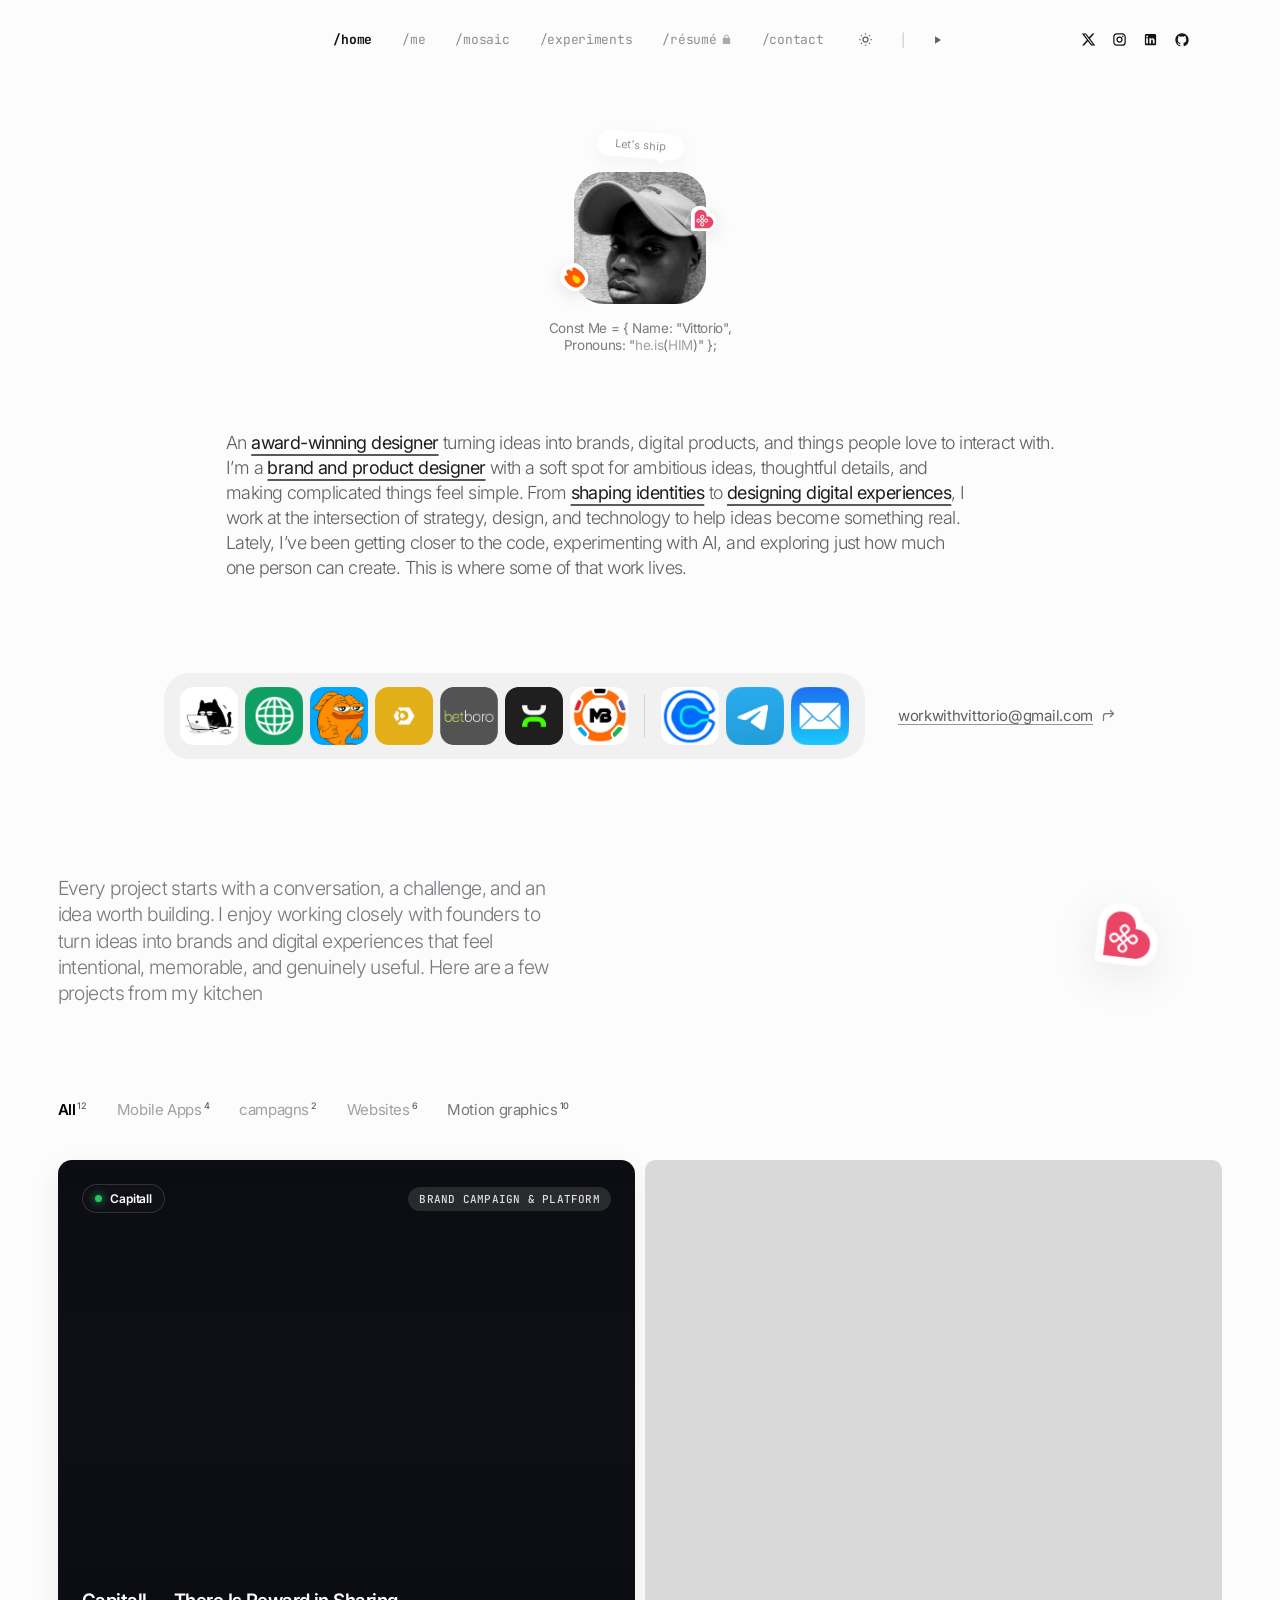
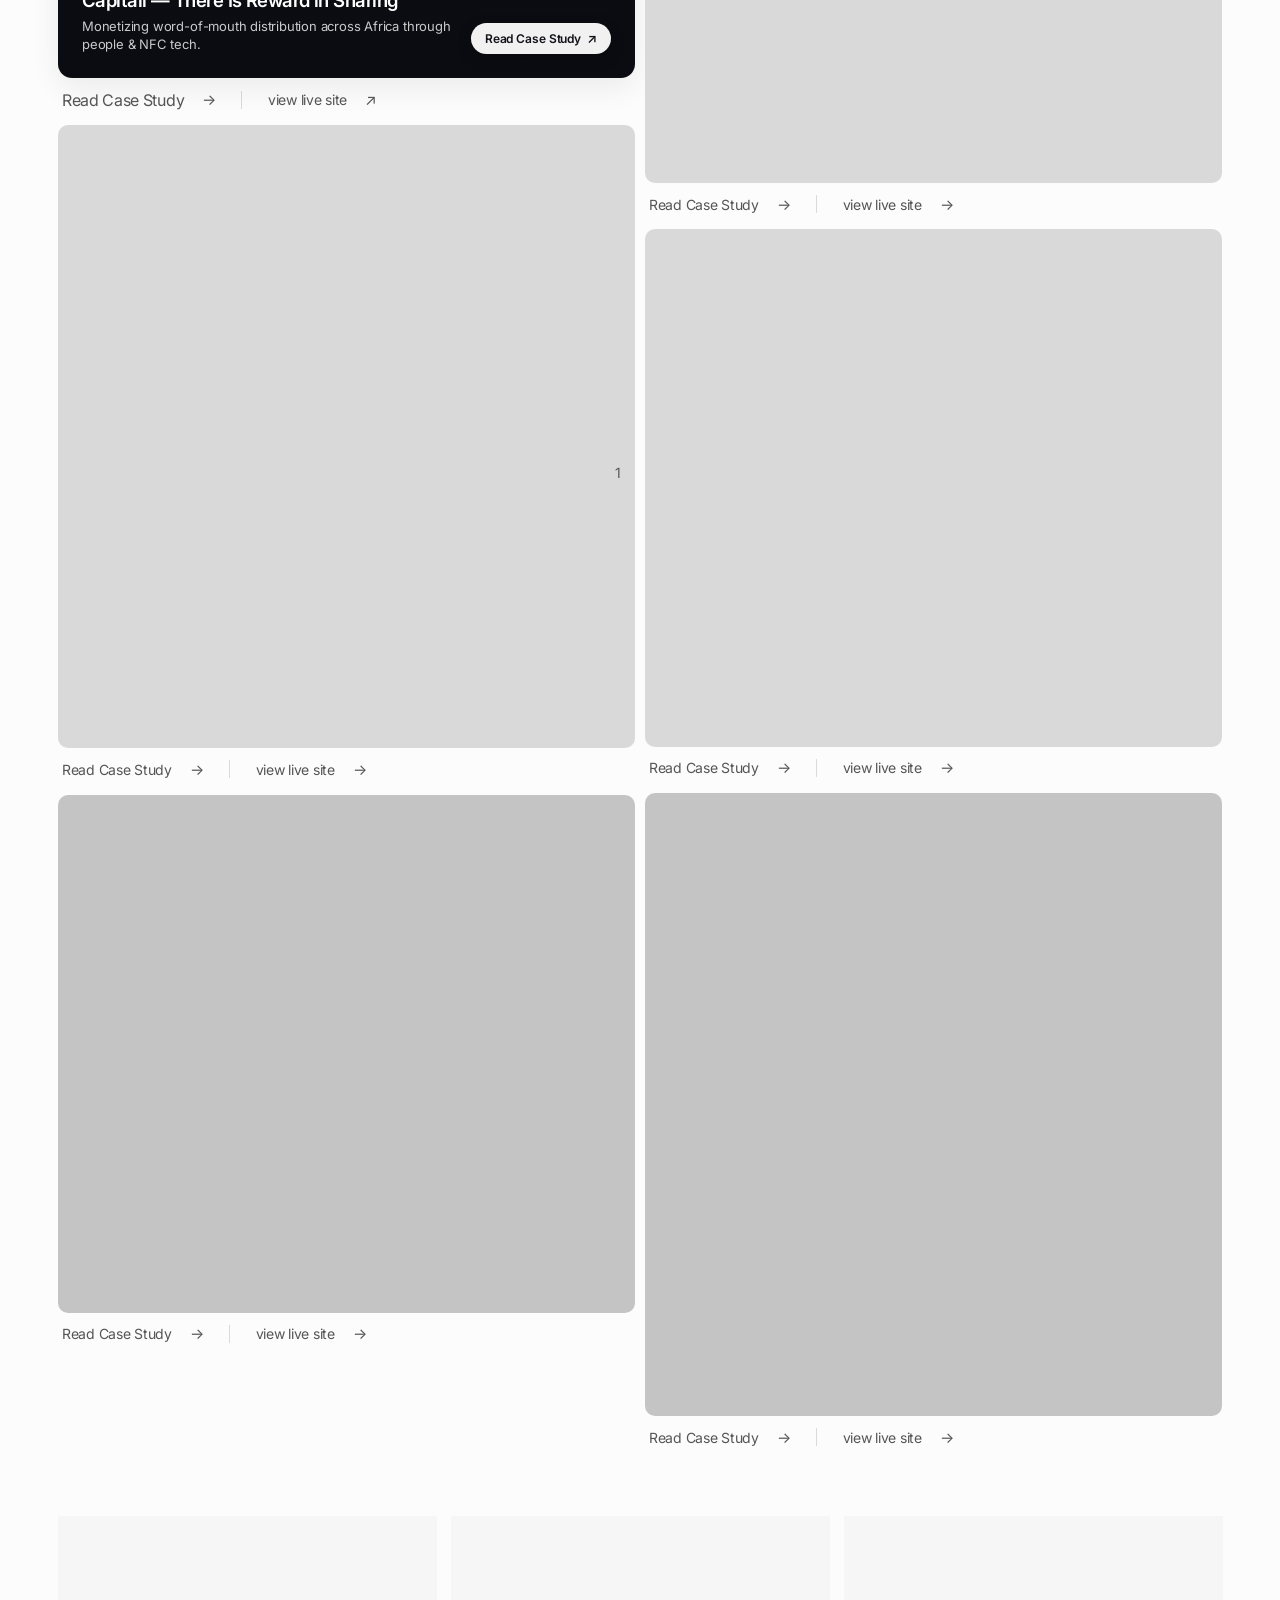
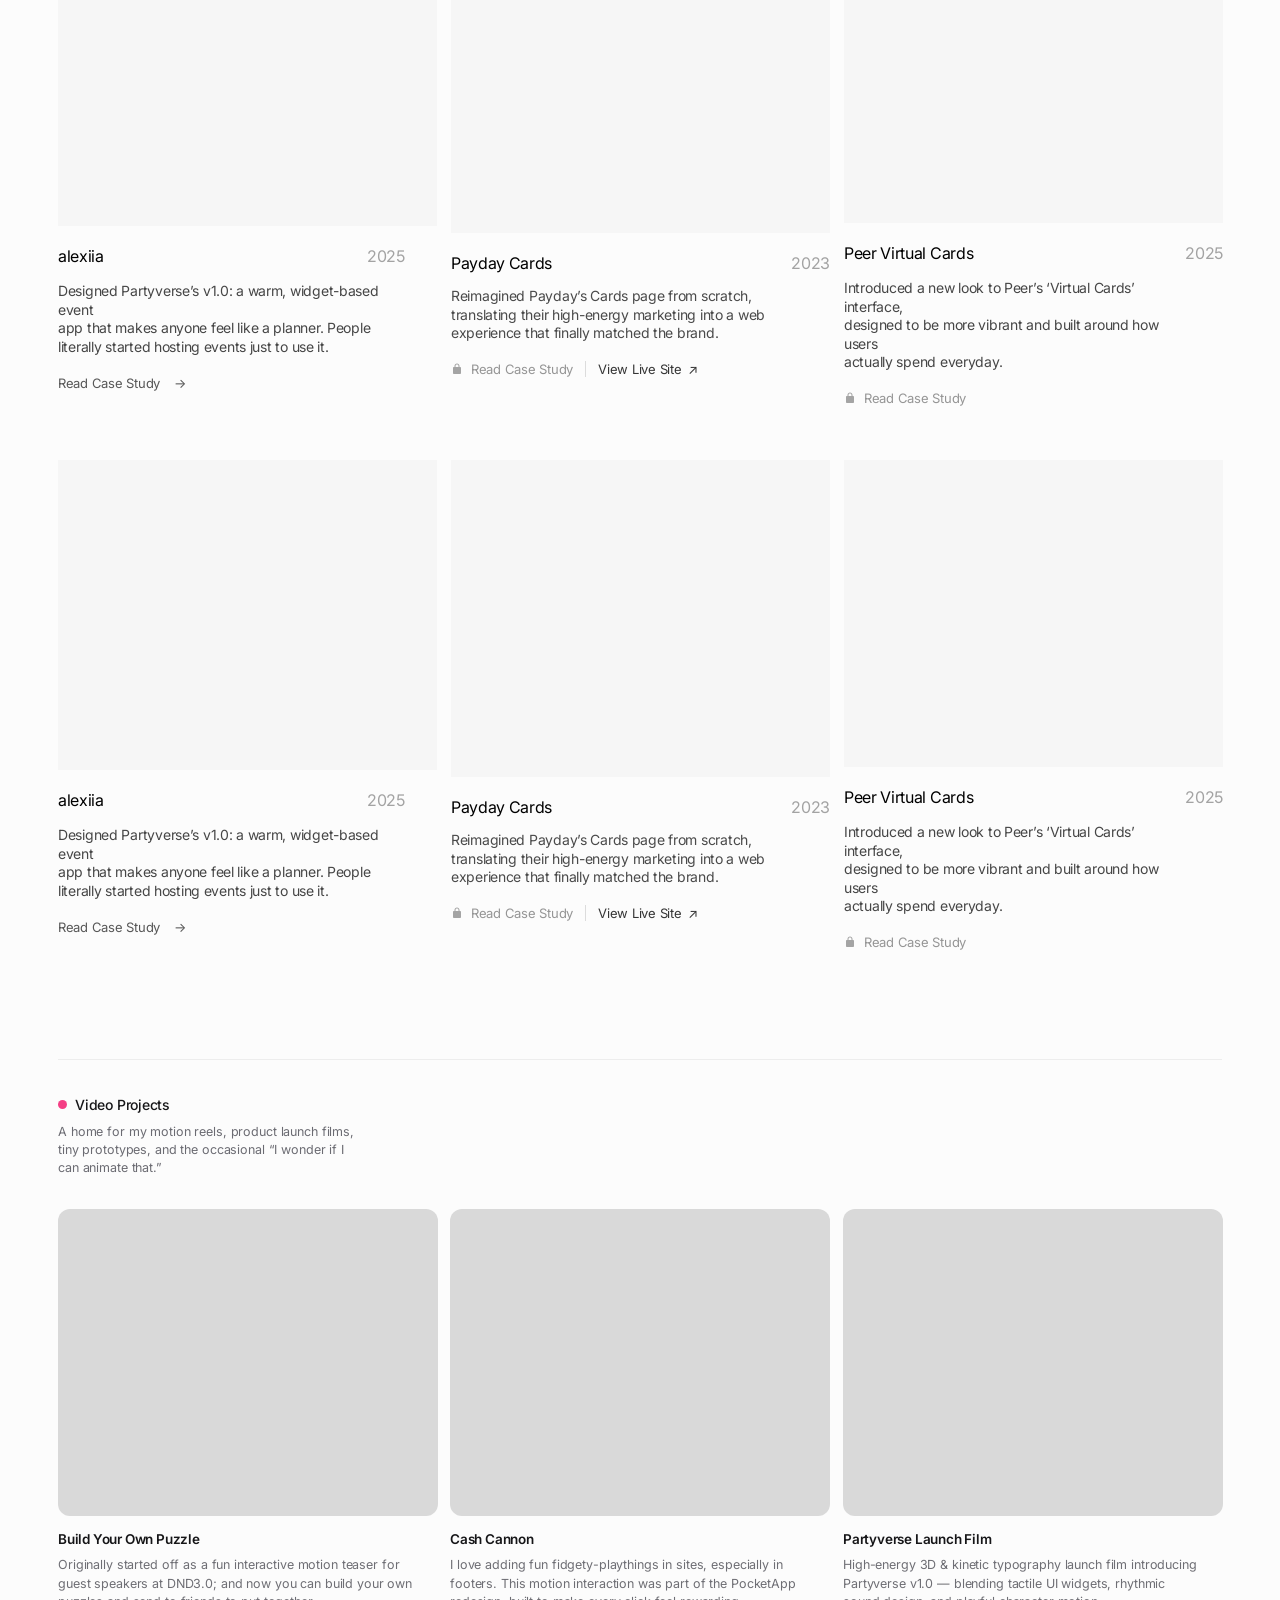
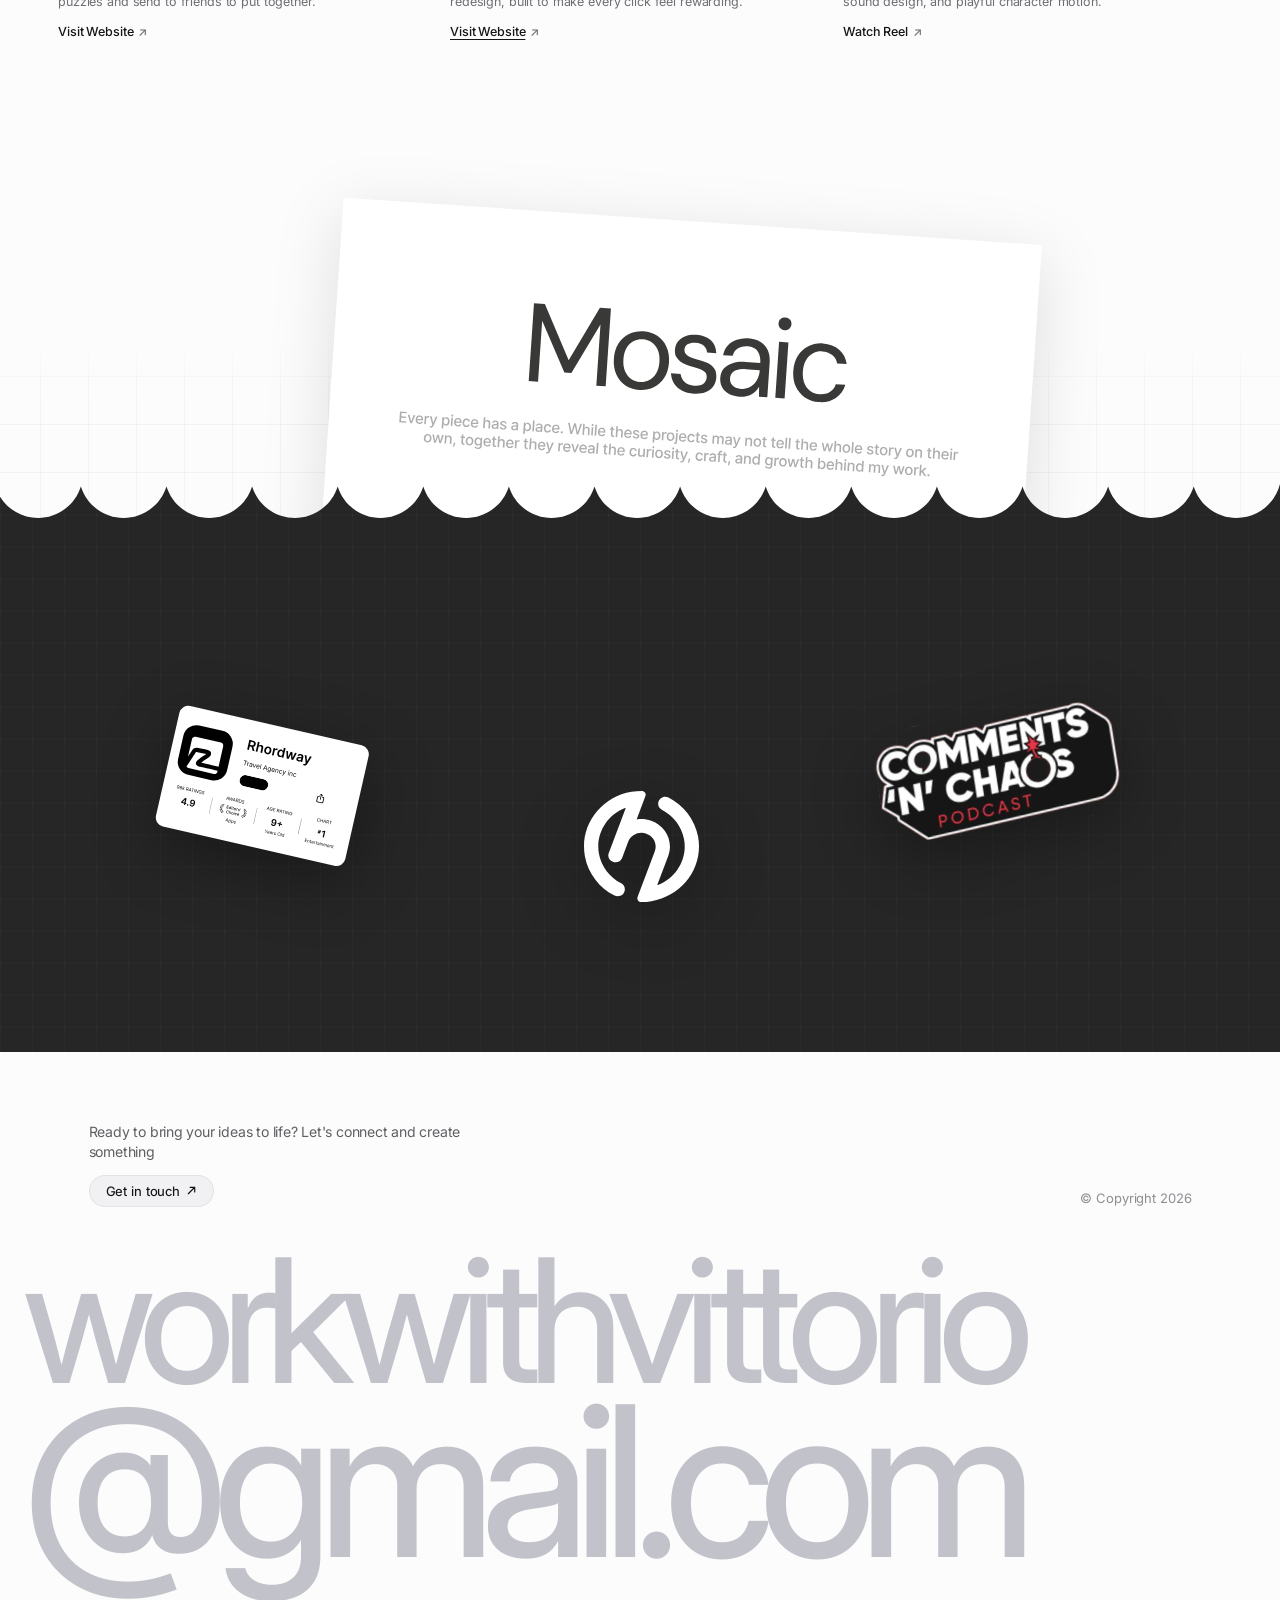
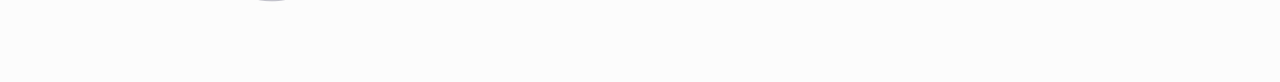
==== commit 9c2d5115: "feat(works): add Capitall case study with video thumbnail, brand strategy, and execution showcase" ====
--- a/index.html
+++ b/index.html
@@ -230,18 +230,43 @@
         <div class="featured-staggered-grid">
           <!-- Left Column (3 Cards) -->
           <div class="featured-col featured-col-left">
-            <!-- Card 1: Top-Left (#C4C4C4, 748x671) -->
+            <!-- Card 1: Top-Left (Capitall Project Showcase) -->
             <div class="featured-item featured-tl">
-              <div class="featured-rect rect-tl"></div>
+              <div class="featured-rect rect-tl capitall-thumb-card" data-open-modal="capitall" role="button" tabindex="0" aria-label="Open Capitall case study">
+                <div class="capitall-video-wrapper">
+                  <video class="capitall-thumb-video" autoplay muted loop playsinline preload="metadata">
+                    <source src="assets/projects/capitall/thumbnail.mp4" type="video/mp4">
+                  </video>
+                  <div class="capitall-thumb-overlay">
+                    <div class="capitall-thumb-top-row">
+                      <div class="capitall-brand-badge">
+                        <span class="capitall-live-pulse"></span>
+                        <span class="capitall-brand-name">Capitall</span>
+                      </div>
+                      <span class="capitall-category-pill">Brand Campaign &amp; Platform</span>
+                    </div>
+                    <div class="capitall-thumb-bottom-row">
+                      <div class="capitall-meta-wrap">
+                        <h3 class="capitall-card-title">Capitall — There Is Reward in Sharing</h3>
+                        <p class="capitall-card-sub">Monetizing word-of-mouth distribution across Africa through people &amp; NFC tech.</p>
+                      </div>
+                      <div class="capitall-explore-cue" aria-hidden="true">
+                        <span>Read Case Study</span>
+                        <span class="capitall-cue-arrow">↗</span>
+                      </div>
+                    </div>
+                  </div>
+                </div>
+              </div>
               <div class="featured-links links-tl">
-                <a href="#case-study" class="featured-link">
+                <button type="button" class="featured-link featured-link-btn" data-open-modal="capitall">
                   <span>Read Case Study</span>
                   <span class="featured-arrow">→</span>
-                </a>
+                </button>
                 <span class="featured-divider" aria-hidden="true"></span>
-                <a href="#live-site" class="featured-link">
+                <a href="https://capitall-three.vercel.app" target="_blank" rel="noopener noreferrer" class="featured-link">
                   <span>view live site</span>
-                  <span class="featured-arrow">→</span>
+                  <span class="featured-arrow">↗</span>
                 </a>
               </div>
             </div>
@@ -980,6 +1005,400 @@
     </div>
   </section>
 
+  <!-- ==========================================================================
+       Capitall Case Study Modal — Full Project Deep Dive
+       ========================================================================== -->
+  <div class="case-study-modal" id="capitall-modal" aria-hidden="true" role="dialog" aria-modal="true" aria-labelledby="capitall-modal-title">
+    <div class="case-study-backdrop" data-close-modal="capitall"></div>
+    <div class="case-study-dialog">
+      <!-- Sticky Modal Topbar -->
+      <div class="case-study-topbar">
+        <div class="cs-topbar-left">
+          <img src="assets/projects/capitall/logo.png" alt="Capitall" class="cs-topbar-logo">
+          <span class="cs-topbar-pill">Case Study · 2025–2026</span>
+        </div>
+        <div class="cs-topbar-actions">
+          <a href="https://capitall-three.vercel.app" target="_blank" rel="noopener noreferrer" class="cs-topbar-live-btn">
+            <span>Visit Live Site</span>
+            <span class="cs-btn-arrow">↗</span>
+          </a>
+          <button type="button" class="cs-topbar-close-btn" data-close-modal="capitall" aria-label="Close Case Study">
+            <svg viewBox="0 0 24 24" width="18" height="18" fill="none" stroke="currentColor" stroke-width="2" stroke-linecap="round" stroke-linejoin="round">
+              <line x1="18" y1="6" x2="6" y2="18"></line>
+              <line x1="6" y1="6" x2="18" y2="18"></line>
+            </svg>
+          </button>
+        </div>
+      </div>
+
+      <!-- Case Study Scrollable Content -->
+      <div class="case-study-content">
+
+        <!-- Hero Header -->
+        <header class="cs-hero-header">
+          <div class="cs-hero-badge-wrap">
+            <span class="cs-hero-tag">Brand Strategy &amp; Campaign</span>
+            <span class="cs-hero-tag">Distribution Architecture</span>
+            <span class="cs-hero-tag">Phygital Product (NFC)</span>
+          </div>
+          <h1 class="cs-hero-title" id="capitall-modal-title">Capitall — There Is Reward in Sharing</h1>
+          <p class="cs-hero-subtitle">
+            A smarter way for businesses to grow through people — and for people to earn by helping businesses grow.
+          </p>
+
+          <div class="cs-meta-grid">
+            <div class="cs-meta-cell">
+              <span class="cs-meta-label">Client / Venture</span>
+              <span class="cs-meta-value">Capitall (Powered by Tsion)</span>
+            </div>
+            <div class="cs-meta-cell">
+              <span class="cs-meta-label">Role &amp; Scope</span>
+              <span class="cs-meta-value">Brand Strategy, Campaign Direction, Visual Identity, Phygital Experience</span>
+            </div>
+            <div class="cs-meta-cell">
+              <span class="cs-meta-label">Target Market</span>
+              <span class="cs-meta-value">Pan-African Commerce (Lagos HQ)</span>
+            </div>
+            <div class="cs-meta-cell">
+              <span class="cs-meta-label">Live Platform</span>
+              <span class="cs-meta-value">
+                <a href="https://capitall-three.vercel.app" target="_blank" rel="noopener noreferrer" class="cs-inline-link">
+                  capitall-three.vercel.app ↗
+                </a>
+              </span>
+            </div>
+          </div>
+        </header>
+
+        <!-- Main Video Showcase Player -->
+        <section class="cs-section cs-video-hero-section">
+          <div class="cs-video-container">
+            <video class="cs-main-video" id="capitall-main-video" autoplay loop muted playsinline preload="auto">
+              <source src="assets/projects/capitall/thumbnail.mp4" type="video/mp4">
+            </video>
+            <div class="cs-video-controls-bar">
+              <button type="button" class="cs-video-toggle-play" id="capitall-play-btn" aria-label="Toggle Play/Pause">
+                <span class="cs-play-icon">❚❚</span>
+                <span class="cs-play-label">Pause</span>
+              </button>
+              <span class="cs-video-caption">Capitall Brand Launch &amp; Network Motion Reel</span>
+              <button type="button" class="cs-video-toggle-mute" id="capitall-sound-btn" aria-label="Toggle Sound">
+                <span class="cs-sound-icon">🔇</span>
+                <span class="cs-sound-label">Unmute</span>
+              </button>
+            </div>
+          </div>
+        </section>
+
+        <!-- Executive Narrative / The Brief -->
+        <section class="cs-section">
+          <div class="cs-section-header">
+            <span class="cs-section-num">01 / OVERVIEW</span>
+            <h2 class="cs-section-title">The Premise: Distribution Should Be Accessible to Everyone</h2>
+          </div>
+          <div class="cs-prose">
+            <p>
+              In fast-growing economies like Nigeria, products rarely fail because they are poor quality. They fail because <strong>distribution is broken</strong>. High-growth enterprises build products people want, but lack the boots on the ground or the bloated marketing budgets required to reach everyday consumers. Meanwhile, millions of passionate, digitally connected individuals recommend products to friends and family every single day—generating immense commercial value—yet receive <strong>zero compensation</strong> for their trust.
+            </p>
+            <p>
+              <strong>Capitall</strong> was conceived to close this fundamental gap. Operating as a curated distribution marketplace and performance engine, Capitall bridges businesses offering high-value products with an army of independent distribution partners who sell those products and earn recurring commissions.
+            </p>
+          </div>
+
+          <!-- Highlight Stat Callout Grid -->
+          <div class="cs-stats-row">
+            <div class="cs-stat-box">
+              <span class="cs-stat-number">#1</span>
+              <span class="cs-stat-desc">Driver of African commerce is organic word-of-mouth</span>
+            </div>
+            <div class="cs-stat-box">
+              <span class="cs-stat-number">₦0</span>
+              <span class="cs-stat-desc">Historical earnings for everyday peer recommendations</span>
+            </div>
+            <div class="cs-stat-box">
+              <span class="cs-stat-number">1-Tap</span>
+              <span class="cs-stat-desc">Phygital NFC conversion card for in-person sales journeys</span>
+            </div>
+            <div class="cs-stat-box">
+              <span class="cs-stat-number">5</span>
+              <span class="cs-stat-desc">Launch verticals: Fintech, Auto, Hardware, EdTech &amp; AI</span>
+            </div>
+          </div>
+        </section>
+
+        <!-- Deep Strategy Section -->
+        <section class="cs-section cs-strategy-section">
+          <div class="cs-section-header">
+            <span class="cs-section-num">02 / THE STRATEGY</span>
+            <h2 class="cs-section-title">Monetizing What Africans Already Do Naturally</h2>
+          </div>
+
+          <div class="cs-prose">
+            <div class="cs-quote-callout">
+              <p class="cs-quote-large">“People don’t trust corporate ads. They trust people.”</p>
+              <span class="cs-quote-author">— The Capitall Strategic Manifesto</span>
+            </div>
+
+            <p>
+              Every single day, millions of transactions in Lagos happen because someone asked:
+              <em>“Where did you buy that?”</em>, <em>“Who braided your hair?”</em>, or <em>“Who plugged you this card?”</em>.
+              Word-of-mouth is already the single biggest driver of commerce in Africa. But historically, the person doing the recommending got zero naira for their trust.
+            </p>
+
+            <div class="cs-strategy-shift-card">
+              <div class="cs-shift-left">
+                <span class="cs-shift-tagline-old">
+                  There is <span class="cs-strikethrough">LOVE</span> in Sharing
+                </span>
+                <span class="cs-shift-arrow">➔</span>
+                <span class="cs-shift-tagline-new">
+                  There is <span class="cs-accent-lime">Reward</span> in Sharing
+                </span>
+              </div>
+              <div class="cs-shift-right">
+                <h4 class="cs-shift-title">The Strategic Shift</h4>
+                <p>
+                  Capitall monetizes what Lagosians and Africans already do naturally. We turn free daily recommendations into verified credit alerts.
+                  You don’t have to own the product, manage the warehouse, or carry inventory to participate in the value you create.
+                </p>
+              </div>
+            </div>
+          </div>
+
+          <!-- Strategy Visual Showcase: Strategy & Rewards Slides -->
+          <div class="cs-media-grid cs-grid-2col">
+            <figure class="cs-media-figure">
+              <img src="assets/projects/capitall/strategy.png" alt="The Strategy Campaign: There is Reward in Sharing" loading="lazy">
+              <figcaption>The Strategic Manifesto: Turning daily African word-of-mouth into credit alerts.</figcaption>
+            </figure>
+            <figure class="cs-media-figure">
+              <img src="assets/projects/capitall/rewards.png" alt="The Rewards Campaign Visual" loading="lazy">
+              <figcaption>Campaign Visual Identity: Dynamic lilac waves, floating naira coins, and high-voltage contrast.</figcaption>
+            </figure>
+          </div>
+        </section>
+
+        <!-- Execution Architecture: The 5-Step Phygital Engine -->
+        <section class="cs-section">
+          <div class="cs-section-header">
+            <span class="cs-section-num">03 / EXECUTION ARCHITECTURE</span>
+            <h2 class="cs-section-title">From Product Discovery to Instant Bank Settlements</h2>
+          </div>
+
+          <div class="cs-prose">
+            <p>
+              A sustainable distribution engine requires absolute clarity, tamper-proof attribution, and zero friction. We mapped and designed the end-to-end operational pipeline across 5 distinct phases:
+            </p>
+          </div>
+
+          <div class="cs-steps-container">
+            <div class="cs-step-card">
+              <span class="cs-step-num">01</span>
+              <h4 class="cs-step-name">List</h4>
+              <p class="cs-step-desc">Businesses publish validated products, set commission rates, and define conversion milestones (Fintech acquisitions, automotive sales, SaaS subscriptions).</p>
+            </div>
+            <div class="cs-step-card">
+              <span class="cs-step-num">02</span>
+              <h4 class="cs-step-name">Join</h4>
+              <p class="cs-step-desc">Independent distributors ("Capitallists") register in 60 seconds with no upfront capital, zero inventory cost, and instant access to top tier offers.</p>
+            </div>
+            <div class="cs-step-card">
+              <span class="cs-step-num">03</span>
+              <h4 class="cs-step-name">Share (Phygital)</h4>
+              <p class="cs-step-desc">Distributors share via online links, promo codes, or their physical NFC-enabled card. A real-world tap on a prospect's smartphone opens the conversion funnel instantly.</p>
+            </div>
+            <div class="cs-step-card">
+              <span class="cs-step-num">04</span>
+              <h4 class="cs-step-name">Verify</h4>
+              <p class="cs-step-desc">Attribution engines verify customer eligibility, tracking sales securely to the specific distributor while preventing fraudulent referrals.</p>
+            </div>
+            <div class="cs-step-card">
+              <span class="cs-step-num">05</span>
+              <h4 class="cs-step-name">Reward</h4>
+              <p class="cs-step-desc">Automated settlements clear approved earnings directly into the distributor's Nigerian bank account or supported payout wallets.</p>
+            </div>
+          </div>
+
+          <!-- Phygital Card Journey Feature -->
+          <div class="cs-phygital-card">
+            <div class="cs-phygital-badge">Online + Offline Distribution</div>
+            <h3 class="cs-phygital-title">The NFC-Enabled Distribution Card</h3>
+            <p class="cs-phygital-desc">
+              In Lagos, high-value deals don't close inside digital banners; they close over palm wine, boardroom tables, street markets, and church gatherings.
+              Capitall’s physical NFC distribution card bridges in-person encounters with frictionless digital tracking. A distributor meets a prospect, the customer taps the card with their phone, the digital offer loads, and deterministic attribution locks the commission to the distributor.
+            </p>
+          </div>
+        </section>
+
+        <!-- Brand Identity & Logo Rationale -->
+        <section class="cs-section">
+          <div class="cs-section-header">
+            <span class="cs-section-num">04 / BRAND IDENTITY</span>
+            <h2 class="cs-section-title">Speed of Light + Pathway + Connection = Capitall</h2>
+          </div>
+
+          <div class="cs-prose">
+            <p>
+              The visual identity had to convey institutional credibility for enterprise corporate partners while feeling vibrant, approachable, and aspirational for grassroots African sellers.
+            </p>
+          </div>
+
+          <div class="cs-media-figure cs-full-width-media">
+            <img src="assets/projects/capitall/rationale.png" alt="Capitall Logo Rationale" loading="lazy">
+            <figcaption>The geometry behind the Capitall symbol: Speed of light, distribution pathway, peer network, and the dynamic Letter C.</figcaption>
+          </div>
+
+          <div class="cs-brand-pillars-grid">
+            <div class="cs-pillar-card">
+              <span class="cs-pillar-title">Speed of Light</span>
+              <p class="cs-pillar-body">Light travels 300,000 km/s. It reflects the instantaneous transmission of referral data and rapid commission payouts.</p>
+            </div>
+            <div class="cs-pillar-card">
+              <span class="cs-pillar-title">The Pathway</span>
+              <p class="cs-pillar-body">Represents physical and digital distribution channels connecting businesses to consumers across vast geographies.</p>
+            </div>
+            <div class="cs-pillar-card">
+              <span class="cs-pillar-title">The Network</span>
+              <p class="cs-pillar-body">Interlocking human connections that power collaborative wealth generation and collective financial uplift.</p>
+            </div>
+            <div class="cs-pillar-card">
+              <span class="cs-pillar-title">The Open Letter C</span>
+              <p class="cs-pillar-body">Gives the symbol direct semantic linkage to Capitall while signaling an open, accessible ecosystem with room for everyone.</p>
+            </div>
+          </div>
+        </section>
+
+        <!-- Campaign Collateral & Touchpoints Showcase ("Other Items Inside") -->
+        <section class="cs-section">
+          <div class="cs-section-header">
+            <span class="cs-section-num">05 / MULTI-TOUCHPOINT COLLATERAL</span>
+            <h2 class="cs-section-title">From the Streets of Lagos to Global Enterprise</h2>
+          </div>
+
+          <div class="cs-prose">
+            <p>
+              A robust brand campaign lives in the real world. Below are the key touchpoints designed for field activations, distributor onboarding, pop-up experiential booths, and cultural resonance.
+            </p>
+          </div>
+
+          <!-- Feature 1: Street Hawker Campaign Poster -->
+          <div class="cs-feature-split">
+            <div class="cs-feature-img-wrap">
+              <img src="assets/projects/capitall/poster-hawker.png" alt="You Don't Need Capital To Earn On CAPITALL Poster" loading="lazy">
+            </div>
+            <div class="cs-feature-text-wrap">
+              <span class="cs-feature-tag">Street Billboard &amp; Poster Campaign</span>
+              <h3 class="cs-feature-title">“You Don’t Need Capital To Earn On CAPITALL”</h3>
+              <p>
+                A high-contrast editorial campaign celebrating the everyday Nigerian hustler. Street hawkers carry heavy merchandise through traffic daily with immense determination.
+                This poster speaks directly to the reality of the streets: traditional business requires capital to start, but Capitall removes that barrier completely. If you have relationships, drive, and a phone, you can earn.
+              </p>
+              <ul class="cs-feature-bullets">
+                <li>Grounding the brand in authentic local economic dignity</li>
+                <li>QR code driving immediate on-the-go distributor registration</li>
+                <li>Viral campaign hashtag: <strong>#ThereIsRewardInSharing</strong></li>
+              </ul>
+            </div>
+          </div>
+
+          <!-- Feature 2: Experiential Pop-Up Trade Booth & Mural -->
+          <div class="cs-feature-split cs-feature-split-rev">
+            <div class="cs-feature-img-wrap">
+              <img src="assets/projects/capitall/booth.png" alt="Capitall Trade-Show &amp; Pop-up Booth" loading="lazy">
+            </div>
+            <div class="cs-feature-text-wrap">
+              <span class="cs-feature-tag">Field &amp; Event Activation</span>
+              <h3 class="cs-feature-title">The Lilac Sharing Mural &amp; Interactive Booth</h3>
+              <p>
+                An immersive experiential booth engineered for trade expositions, tech conferences, and university activations.
+                Featuring an ambient-lit sharing mural, live iPad distributor registration stations, interactive credit alert demonstrations, and an exclusive merchandise counter.
+              </p>
+              <ul class="cs-feature-bullets">
+                <li>Demonstrated real-time credit alerts: <em>“NGN 120,000.00 CR — CAPITALL / TSIONCAR REFERRAL”</em></li>
+                <li>Physical merchandise showcase (totes, tumblers, notebooks, sticker packs)</li>
+                <li>Seamless distributor onboarding with instant badge issuance</li>
+              </ul>
+            </div>
+          </div>
+
+          <!-- Feature 3: Roll-Up & Digital Mockup Grid -->
+          <div class="cs-media-grid cs-grid-2col">
+            <figure class="cs-media-figure">
+              <img src="assets/projects/capitall/rollup.png" alt="Capitall Roll-Up Banner" loading="lazy">
+              <figcaption><strong>Field Distributor Roll-Up (85 × 200 cm):</strong> Positioned at co-working spaces, partner stores, and university hubs.</figcaption>
+            </figure>
+            <figure class="cs-media-figure">
+              <img src="assets/projects/capitall/mockup.png" alt="Capitall Merchandise &amp; Enamel Keychain" loading="lazy">
+              <figcaption><strong>Brand Collateral &amp; Enamel Keychain:</strong> Hardcover embossed journal, custom die-cut stickers, and branded hardware.</figcaption>
+            </figure>
+          </div>
+
+          <!-- Feature 4: Streetwear, Bottle & Viral Culture Grid -->
+          <div class="cs-media-grid cs-grid-3col">
+            <figure class="cs-media-figure">
+              <img src="assets/projects/capitall/shirt.png" alt="Why Cap Some When You Can CAPITALL Streetwear Tee" loading="lazy">
+              <figcaption><strong>Oversized Streetwear Tee:</strong> <em>“Why Cap Some When You Can CAPITALL?”</em></figcaption>
+            </figure>
+            <figure class="cs-media-figure">
+              <img src="assets/projects/capitall/bottle.png" alt="Capitall Insulated Matte Bottle" loading="lazy">
+              <figcaption><strong>Matte Hydro Flask:</strong> <em>“Stay Hydrated. Stay Capitall.”</em></figcaption>
+            </figure>
+            <figure class="cs-media-figure">
+              <img src="assets/projects/capitall/stickers.png" alt="Capitall Cultural Sticker Suite" loading="lazy">
+              <figcaption><strong>Cultural Sticker Suite:</strong> <em>“Verified Capitallist”</em>, <em>“Word Of Mouth Pays My Bills”</em>.</figcaption>
+            </figure>
+          </div>
+
+          <!-- Viral Meme Engine -->
+          <div class="cs-single-banner-wrap">
+            <figure class="cs-media-figure cs-banner-figure">
+              <img src="assets/projects/capitall/meme.png" alt="Capitall Viral Social Meme" loading="lazy">
+              <figcaption><strong>Viral Community Engine:</strong> High-resonance relatable meme template for WhatsApp status, TikTok, and X social amplification.</figcaption>
+            </figure>
+          </div>
+        </section>
+
+        <!-- Project Takeaways & Results -->
+        <section class="cs-section cs-results-section">
+          <div class="cs-section-header">
+            <span class="cs-section-num">06 / IMPACT &amp; CONCLUSION</span>
+            <h2 class="cs-section-title">Building the Future of Distributed Commerce</h2>
+          </div>
+
+          <div class="cs-prose">
+            <p>
+              By aligning corporate sales incentives with everyday human trust, <strong>Capitall</strong> reshapes how African businesses acquire customers and how ambitious individuals monetize their social networks.
+            </p>
+            <p>
+              From the brand identity to the physical NFC hardware and field collateral, every touchpoint was designed around a singular truth:
+              <em>“When value is created through distribution, the people responsible should have an opportunity to benefit from it.”</em>
+            </p>
+          </div>
+
+          <div class="cs-cta-banner">
+            <div class="cs-cta-content">
+              <h3 class="cs-cta-title">Ready to explore the live Capitall experience?</h3>
+              <p class="cs-cta-sub">Test the interactive platform prototype deployed on Vercel.</p>
+            </div>
+            <a href="https://capitall-three.vercel.app" target="_blank" rel="noopener noreferrer" class="cs-cta-btn">
+              <span>Launch Capitall Live Site</span>
+              <span class="cs-btn-arrow">↗</span>
+            </a>
+          </div>
+        </section>
+
+        <!-- Modal Footer Navigation -->
+        <footer class="cs-modal-footer">
+          <button type="button" class="cs-footer-close-btn" data-close-modal="capitall">
+            <span>Back to Vittorio's Portfolio</span>
+            <span class="cs-footer-arrow">↑</span>
+          </button>
+        </footer>
+
+      </div>
+    </div>
+  </div>
+
   <script src="script.js?v=31"></script>
   <script>
     if (typeof initPortfolioHero === 'function' && !window.__vittorioHeroInitialized) {
--- a/style.css
+++ b/style.css
@@ -2740,3 +2740,1264 @@
 
 
 
+
+/* ==========================================================================
+   Capitall Featured Project Showcase & Video Thumbnail
+   ========================================================================== */
+.featured-rect.capitall-thumb-card {
+  position: relative;
+  overflow: hidden;
+  cursor: pointer;
+  background-color: #0F1015;
+  border-radius: 14px;
+  border: 1px solid rgba(0, 0, 0, 0.08);
+  box-shadow: 0 10px 30px rgba(0, 0, 0, 0.07);
+  transition: transform 0.45s cubic-bezier(0.16, 1, 0.3, 1), box-shadow 0.45s cubic-bezier(0.16, 1, 0.3, 1), border-color 0.35s ease;
+}
+
+[data-theme="dark"] .featured-rect.capitall-thumb-card {
+  border-color: rgba(255, 255, 255, 0.1);
+  box-shadow: 0 14px 40px rgba(0, 0, 0, 0.45);
+}
+
+.featured-rect.capitall-thumb-card:hover {
+  transform: translateY(-4px);
+  box-shadow: 0 20px 48px rgba(0, 0, 0, 0.18);
+  border-color: rgba(138, 99, 248, 0.5);
+}
+
+[data-theme="dark"] .featured-rect.capitall-thumb-card:hover {
+  border-color: rgba(181, 165, 248, 0.6);
+  box-shadow: 0 24px 60px rgba(0, 0, 0, 0.65);
+}
+
+.capitall-video-wrapper {
+  position: absolute;
+  inset: 0;
+  width: 100%;
+  height: 100%;
+}
+
+.capitall-thumb-video {
+  width: 100%;
+  height: 100%;
+  object-fit: cover;
+  display: block;
+  transform: scale(1.02);
+  transition: transform 0.65s cubic-bezier(0.16, 1, 0.3, 1), filter 0.4s ease;
+}
+
+.featured-rect.capitall-thumb-card:hover .capitall-thumb-video {
+  transform: scale(1.05);
+}
+
+.capitall-thumb-overlay {
+  position: absolute;
+  inset: 0;
+  display: flex;
+  flex-direction: column;
+  justify-content: space-between;
+  padding: clamp(16px, 1.8vw, 28px);
+  background: linear-gradient(
+    180deg,
+    rgba(10, 11, 16, 0.62) 0%,
+    rgba(10, 11, 16, 0.08) 45%,
+    rgba(10, 11, 16, 0.88) 100%
+  );
+  z-index: 2;
+  transition: background 0.4s ease;
+}
+
+.featured-rect.capitall-thumb-card:hover .capitall-thumb-overlay {
+  background: linear-gradient(
+    180deg,
+    rgba(10, 11, 16, 0.72) 0%,
+    rgba(10, 11, 16, 0.16) 45%,
+    rgba(10, 11, 16, 0.94) 100%
+  );
+}
+
+.capitall-thumb-top-row {
+  display: flex;
+  align-items: center;
+  justify-content: space-between;
+  gap: 12px;
+}
+
+.capitall-brand-badge {
+  display: inline-flex;
+  align-items: center;
+  gap: 8px;
+  padding: 6px 12px;
+  border-radius: 999px;
+  background: rgba(18, 19, 26, 0.78);
+  backdrop-filter: blur(10px);
+  -webkit-backdrop-filter: blur(10px);
+  border: 1px solid rgba(255, 255, 255, 0.14);
+}
+
+.capitall-live-pulse {
+  width: 7px;
+  height: 7px;
+  border-radius: 50%;
+  background-color: #22C55E;
+  box-shadow: 0 0 8px #22C55E;
+  animation: pulseGreen 2s infinite;
+}
+
+@keyframes pulseGreen {
+  0% { transform: scale(0.95); opacity: 0.8; }
+  50% { transform: scale(1.2); opacity: 1; }
+  100% { transform: scale(0.95); opacity: 0.8; }
+}
+
+.capitall-brand-name {
+  font-family: var(--font-sans);
+  font-size: 12px;
+  font-weight: 600;
+  letter-spacing: -0.01em;
+  color: #FFFFFF;
+}
+
+.capitall-category-pill {
+  font-family: var(--font-mono, monospace);
+  font-size: 11px;
+  font-weight: 500;
+  letter-spacing: 0.02em;
+  text-transform: uppercase;
+  color: rgba(255, 255, 255, 0.85);
+  background: rgba(255, 255, 255, 0.12);
+  backdrop-filter: blur(8px);
+  -webkit-backdrop-filter: blur(8px);
+  padding: 5px 11px;
+  border-radius: 999px;
+}
+
+.capitall-thumb-bottom-row {
+  display: flex;
+  align-items: flex-end;
+  justify-content: space-between;
+  gap: 16px;
+}
+
+.capitall-meta-wrap {
+  max-width: 82%;
+}
+
+.capitall-card-title {
+  font-family: var(--font-sans);
+  font-size: clamp(18px, 1.45vw, 24px);
+  font-weight: 600;
+  letter-spacing: -0.03em;
+  color: #FFFFFF;
+  margin: 0 0 6px 0;
+  line-height: 1.22;
+}
+
+.capitall-card-sub {
+  font-family: var(--font-sans);
+  font-size: clamp(13px, 0.95vw, 15px);
+  font-weight: 400;
+  color: rgba(255, 255, 255, 0.78);
+  line-height: 1.38;
+  letter-spacing: -0.015em;
+  margin: 0;
+  display: -webkit-box;
+  -webkit-line-clamp: 2;
+  -webkit-box-orient: vertical;
+  overflow: hidden;
+}
+
+.capitall-explore-cue {
+  display: inline-flex;
+  align-items: center;
+  gap: 6px;
+  background: rgba(255, 255, 255, 0.94);
+  color: #121319;
+  font-family: var(--font-sans);
+  font-size: 12px;
+  font-weight: 600;
+  letter-spacing: -0.01em;
+  padding: 8px 14px;
+  border-radius: 999px;
+  flex-shrink: 0;
+  box-shadow: 0 4px 14px rgba(0, 0, 0, 0.25);
+  transition: background-color 0.25s ease, transform 0.25s ease;
+}
+
+.featured-rect.capitall-thumb-card:hover .capitall-explore-cue {
+  background: #FFFFFF;
+  transform: translateY(-2px);
+}
+
+.capitall-cue-arrow {
+  font-size: 13px;
+  line-height: 1;
+  transition: transform 0.25s ease;
+}
+
+.featured-rect.capitall-thumb-card:hover .capitall-cue-arrow {
+  transform: translate(2px, -2px);
+}
+
+/* Featured link button reset */
+button.featured-link-btn {
+  background: none;
+  border: none;
+  padding: 0;
+  font: inherit;
+  cursor: pointer;
+}
+
+/* ==========================================================================
+   Capitall Case Study Modal Deep Dive Styles
+   ========================================================================== */
+.case-study-modal {
+  position: fixed;
+  inset: 0;
+  z-index: 99999;
+  display: flex;
+  align-items: flex-end;
+  justify-content: center;
+  visibility: hidden;
+  opacity: 0;
+  pointer-events: none;
+  transition: opacity 0.35s ease, visibility 0.35s ease;
+}
+
+.case-study-modal.is-open {
+  visibility: visible;
+  opacity: 1;
+  pointer-events: auto;
+}
+
+.case-study-backdrop {
+  position: absolute;
+  inset: 0;
+  background: rgba(10, 11, 16, 0.74);
+  backdrop-filter: blur(14px);
+  -webkit-backdrop-filter: blur(14px);
+}
+
+.case-study-dialog {
+  position: relative;
+  width: min(1200px, 94vw);
+  height: 92vh;
+  max-height: 92vh;
+  background: var(--bg-primary, #F8F9FA);
+  border-radius: 24px 24px 0 0;
+  overflow: hidden;
+  display: flex;
+  flex-direction: column;
+  transform: translateY(40px);
+  transition: transform 0.4s cubic-bezier(0.16, 1, 0.3, 1);
+  box-shadow: 0 -24px 70px rgba(0, 0, 0, 0.38);
+  border: 1px solid rgba(255, 255, 255, 0.14);
+}
+
+.case-study-modal.is-open .case-study-dialog {
+  transform: translateY(0);
+}
+
+[data-theme="dark"] .case-study-dialog {
+  background: #111218;
+  border-color: rgba(255, 255, 255, 0.08);
+}
+
+/* Topbar */
+.case-study-topbar {
+  display: flex;
+  align-items: center;
+  justify-content: space-between;
+  padding: 16px 28px;
+  background: rgba(248, 249, 250, 0.88);
+  backdrop-filter: blur(12px);
+  -webkit-backdrop-filter: blur(12px);
+  border-bottom: 1px solid rgba(0, 0, 0, 0.06);
+  flex-shrink: 0;
+  z-index: 10;
+}
+
+[data-theme="dark"] .case-study-topbar {
+  background: rgba(17, 18, 24, 0.88);
+  border-bottom: 1px solid rgba(255, 255, 255, 0.06);
+}
+
+.cs-topbar-left {
+  display: flex;
+  align-items: center;
+  gap: 14px;
+}
+
+.cs-topbar-logo {
+  height: 24px;
+  width: auto;
+  object-fit: contain;
+}
+
+.cs-topbar-pill {
+  font-family: var(--font-mono, monospace);
+  font-size: 11px;
+  font-weight: 500;
+  padding: 4px 10px;
+  border-radius: 999px;
+  background: rgba(0, 0, 0, 0.05);
+  color: var(--text-muted, #7A7A80);
+}
+
+[data-theme="dark"] .cs-topbar-pill {
+  background: rgba(255, 255, 255, 0.08);
+  color: #A0A2B0;
+}
+
+.cs-topbar-actions {
+  display: flex;
+  align-items: center;
+  gap: 12px;
+}
+
+.cs-topbar-live-btn {
+  display: inline-flex;
+  align-items: center;
+  gap: 6px;
+  padding: 7px 14px;
+  border-radius: 999px;
+  background: #121319;
+  color: #FFFFFF;
+  text-decoration: none;
+  font-family: var(--font-sans);
+  font-size: 13px;
+  font-weight: 500;
+  letter-spacing: -0.01em;
+  transition: background-color 0.2s ease, transform 0.2s ease;
+}
+
+.cs-topbar-live-btn:hover {
+  background: #232530;
+  transform: translateY(-1px);
+}
+
+[data-theme="dark"] .cs-topbar-live-btn {
+  background: #FFFFFF;
+  color: #121319;
+}
+
+[data-theme="dark"] .cs-topbar-live-btn:hover {
+  background: #E8E8E8;
+}
+
+.cs-topbar-close-btn {
+  width: 36px;
+  height: 36px;
+  border-radius: 50%;
+  border: 1px solid rgba(0, 0, 0, 0.08);
+  background: transparent;
+  color: var(--text-primary);
+  display: flex;
+  align-items: center;
+  justify-content: center;
+  cursor: pointer;
+  transition: background-color 0.2s ease, transform 0.2s ease;
+}
+
+[data-theme="dark"] .cs-topbar-close-btn {
+  border-color: rgba(255, 255, 255, 0.12);
+}
+
+.cs-topbar-close-btn:hover {
+  background: rgba(0, 0, 0, 0.05);
+  transform: rotate(90deg);
+}
+
+[data-theme="dark"] .cs-topbar-close-btn:hover {
+  background: rgba(255, 255, 255, 0.08);
+}
+
+/* Case Study Content Area */
+.case-study-content {
+  overflow-y: auto;
+  overscroll-behavior: contain;
+  padding: clamp(24px, 3.5vw, 56px) clamp(20px, 4.5vw, 64px) 80px;
+  display: flex;
+  flex-direction: column;
+  gap: clamp(48px, 5vw, 80px);
+}
+
+/* Hero Header */
+.cs-hero-header {
+  display: flex;
+  flex-direction: column;
+  gap: 16px;
+}
+
+.cs-hero-badge-wrap {
+  display: flex;
+  flex-wrap: wrap;
+  gap: 8px;
+}
+
+.cs-hero-tag {
+  font-family: var(--font-mono, monospace);
+  font-size: 11.5px;
+  font-weight: 500;
+  letter-spacing: 0.03em;
+  text-transform: uppercase;
+  padding: 5px 12px;
+  border-radius: 999px;
+  background: rgba(138, 99, 248, 0.12);
+  color: #7952E8;
+  border: 1px solid rgba(138, 99, 248, 0.25);
+}
+
+[data-theme="dark"] .cs-hero-tag {
+  background: rgba(181, 165, 248, 0.14);
+  color: #C5B6FF;
+  border-color: rgba(181, 165, 248, 0.28);
+}
+
+.cs-hero-title {
+  font-family: var(--font-sans);
+  font-size: clamp(32px, 3.8vw, 54px);
+  font-weight: 700;
+  letter-spacing: -0.04em;
+  color: var(--text-primary);
+  line-height: 1.08;
+  margin: 0;
+}
+
+.cs-hero-subtitle {
+  font-family: var(--font-sans);
+  font-size: clamp(17px, 1.35vw, 22px);
+  font-weight: 400;
+  color: var(--text-body, #555555);
+  line-height: 1.45;
+  letter-spacing: -0.02em;
+  margin: 0;
+  max-width: 880px;
+}
+
+[data-theme="dark"] .cs-hero-subtitle {
+  color: #A0A2B0;
+}
+
+.cs-meta-grid {
+  display: grid;
+  grid-template-columns: repeat(auto-fit, minmax(220px, 1fr));
+  gap: 18px;
+  padding-top: 16px;
+  border-top: 1px solid rgba(0, 0, 0, 0.06);
+  margin-top: 12px;
+}
+
+[data-theme="dark"] .cs-meta-grid {
+  border-top-color: rgba(255, 255, 255, 0.08);
+}
+
+.cs-meta-cell {
+  display: flex;
+  flex-direction: column;
+  gap: 4px;
+}
+
+.cs-meta-label {
+  font-family: var(--font-mono, monospace);
+  font-size: 11px;
+  font-weight: 500;
+  color: var(--text-muted, #7A7A80);
+  text-transform: uppercase;
+  letter-spacing: 0.04em;
+}
+
+.cs-meta-value {
+  font-family: var(--font-sans);
+  font-size: 14.5px;
+  font-weight: 500;
+  color: var(--text-primary);
+  letter-spacing: -0.015em;
+}
+
+.cs-inline-link {
+  color: #7952E8;
+  text-decoration: none;
+  transition: color 0.2s ease;
+}
+
+.cs-inline-link:hover {
+  text-decoration: underline;
+  color: #5C32D6;
+}
+
+[data-theme="dark"] .cs-inline-link {
+  color: #B5A5F8;
+}
+
+/* Video Showcase Player */
+.cs-video-hero-section {
+  width: 100%;
+}
+
+.cs-video-container {
+  position: relative;
+  width: 100%;
+  aspect-ratio: 16 / 9;
+  background: #090A0E;
+  border-radius: 18px;
+  overflow: hidden;
+  box-shadow: 0 16px 48px rgba(0, 0, 0, 0.2);
+  border: 1px solid rgba(0, 0, 0, 0.08);
+}
+
+[data-theme="dark"] .cs-video-container {
+  border-color: rgba(255, 255, 255, 0.1);
+  box-shadow: 0 20px 60px rgba(0, 0, 0, 0.5);
+}
+
+.cs-main-video {
+  width: 100%;
+  height: 100%;
+  object-fit: cover;
+  display: block;
+}
+
+.cs-video-controls-bar {
+  position: absolute;
+  bottom: 0;
+  left: 0;
+  right: 0;
+  padding: 14px 20px;
+  background: linear-gradient(0deg, rgba(0, 0, 0, 0.85) 0%, rgba(0, 0, 0, 0) 100%);
+  display: flex;
+  align-items: center;
+  justify-content: space-between;
+  gap: 12px;
+  z-index: 5;
+}
+
+.cs-video-toggle-play,
+.cs-video-toggle-mute {
+  background: rgba(255, 255, 255, 0.18);
+  backdrop-filter: blur(8px);
+  -webkit-backdrop-filter: blur(8px);
+  border: 1px solid rgba(255, 255, 255, 0.22);
+  color: #FFFFFF;
+  padding: 6px 12px;
+  border-radius: 999px;
+  font-family: var(--font-sans);
+  font-size: 12px;
+  font-weight: 500;
+  display: inline-flex;
+  align-items: center;
+  gap: 6px;
+  cursor: pointer;
+  transition: background-color 0.2s ease, transform 0.2s ease;
+}
+
+.cs-video-toggle-play:hover,
+.cs-video-toggle-mute:hover {
+  background: rgba(255, 255, 255, 0.28);
+  transform: scale(1.02);
+}
+
+.cs-video-caption {
+  font-family: var(--font-sans);
+  font-size: 12.5px;
+  font-weight: 400;
+  color: rgba(255, 255, 255, 0.82);
+  letter-spacing: -0.01em;
+}
+
+/* Sections */
+.cs-section {
+  display: flex;
+  flex-direction: column;
+  gap: 24px;
+}
+
+.cs-section-header {
+  display: flex;
+  flex-direction: column;
+  gap: 6px;
+}
+
+.cs-section-num {
+  font-family: var(--font-mono, monospace);
+  font-size: 12px;
+  font-weight: 600;
+  color: #7952E8;
+  letter-spacing: 0.06em;
+}
+
+[data-theme="dark"] .cs-section-num {
+  color: #B5A5F8;
+}
+
+.cs-section-title {
+  font-family: var(--font-sans);
+  font-size: clamp(24px, 2.2vw, 34px);
+  font-weight: 700;
+  letter-spacing: -0.035em;
+  color: var(--text-primary);
+  line-height: 1.18;
+  margin: 0;
+}
+
+.cs-prose {
+  display: flex;
+  flex-direction: column;
+  gap: 18px;
+  font-family: var(--font-sans);
+  font-size: clamp(15.5px, 1.1vw, 17.5px);
+  font-weight: 400;
+  color: var(--text-body, #444444);
+  line-height: 1.62;
+  letter-spacing: -0.018em;
+  max-width: 960px;
+}
+
+[data-theme="dark"] .cs-prose {
+  color: #B0B2C0;
+}
+
+.cs-prose strong {
+  color: var(--text-primary);
+  font-weight: 600;
+}
+
+/* Stats Row */
+.cs-stats-row {
+  display: grid;
+  grid-template-columns: repeat(auto-fit, minmax(200px, 1fr));
+  gap: 16px;
+  margin-top: 12px;
+}
+
+.cs-stat-box {
+  background: rgba(0, 0, 0, 0.025);
+  border: 1px solid rgba(0, 0, 0, 0.06);
+  border-radius: 16px;
+  padding: 24px;
+  display: flex;
+  flex-direction: column;
+  gap: 8px;
+}
+
+[data-theme="dark"] .cs-stat-box {
+  background: rgba(255, 255, 255, 0.03);
+  border-color: rgba(255, 255, 255, 0.07);
+}
+
+.cs-stat-number {
+  font-family: var(--font-sans);
+  font-size: clamp(32px, 2.8vw, 42px);
+  font-weight: 800;
+  letter-spacing: -0.04em;
+  color: #7952E8;
+  line-height: 1;
+}
+
+[data-theme="dark"] .cs-stat-number {
+  color: #B5A5F8;
+}
+
+.cs-stat-desc {
+  font-family: var(--font-sans);
+  font-size: 13.5px;
+  font-weight: 400;
+  color: var(--text-muted, #7A7A80);
+  line-height: 1.35;
+  letter-spacing: -0.015em;
+}
+
+[data-theme="dark"] .cs-stat-desc {
+  color: #9294A4;
+}
+
+/* Quote Callout */
+.cs-quote-callout {
+  padding: 24px 28px;
+  border-left: 4px solid #7952E8;
+  background: rgba(138, 99, 248, 0.05);
+  border-radius: 0 14px 14px 0;
+  display: flex;
+  flex-direction: column;
+  gap: 8px;
+  margin: 8px 0;
+}
+
+[data-theme="dark"] .cs-quote-callout {
+  border-left-color: #B5A5F8;
+  background: rgba(181, 165, 248, 0.06);
+}
+
+.cs-quote-large {
+  font-family: var(--font-sans);
+  font-size: clamp(20px, 1.6vw, 26px);
+  font-weight: 600;
+  letter-spacing: -0.03em;
+  color: var(--text-primary);
+  line-height: 1.25;
+  margin: 0;
+}
+
+.cs-quote-author {
+  font-family: var(--font-mono, monospace);
+  font-size: 12px;
+  font-weight: 500;
+  color: var(--text-muted, #7A7A80);
+}
+
+/* Strategic Shift Comparison Card */
+.cs-strategy-shift-card {
+  display: flex;
+  align-items: center;
+  gap: clamp(24px, 3.5vw, 48px);
+  background: #111218;
+  color: #FFFFFF;
+  border-radius: 18px;
+  padding: clamp(24px, 3vw, 36px);
+  margin: 12px 0;
+  box-shadow: 0 14px 38px rgba(0, 0, 0, 0.15);
+}
+
+.cs-shift-left {
+  display: flex;
+  flex-direction: column;
+  gap: 10px;
+  flex-shrink: 0;
+}
+
+.cs-shift-tagline-old {
+  font-family: var(--font-sans);
+  font-size: clamp(16px, 1.4vw, 22px);
+  font-weight: 500;
+  color: rgba(255, 255, 255, 0.45);
+  letter-spacing: -0.02em;
+}
+
+.cs-strikethrough {
+  text-decoration: line-through;
+  text-decoration-color: #FF1B6B;
+  text-decoration-thickness: 3px;
+  color: #FF5E8E;
+}
+
+.cs-shift-arrow {
+  color: #B5A5F8;
+  font-size: 18px;
+}
+
+.cs-shift-tagline-new {
+  font-family: var(--font-sans);
+  font-size: clamp(20px, 1.8vw, 28px);
+  font-weight: 700;
+  color: #FFFFFF;
+  letter-spacing: -0.03em;
+}
+
+.cs-accent-lime {
+  color: #D4FF32;
+  text-shadow: 0 0 14px rgba(212, 255, 50, 0.35);
+}
+
+.cs-shift-right {
+  display: flex;
+  flex-direction: column;
+  gap: 8px;
+  border-left: 1px solid rgba(255, 255, 255, 0.14);
+  padding-left: clamp(20px, 2.5vw, 36px);
+}
+
+.cs-shift-title {
+  font-family: var(--font-sans);
+  font-size: 18px;
+  font-weight: 600;
+  color: #B5A5F8;
+  margin: 0;
+  letter-spacing: -0.02em;
+}
+
+.cs-shift-right p {
+  font-family: var(--font-sans);
+  font-size: 14.5px;
+  color: rgba(255, 255, 255, 0.8);
+  line-height: 1.5;
+  margin: 0;
+  letter-spacing: -0.015em;
+}
+
+/* 5 Steps Grid */
+.cs-steps-container {
+  display: grid;
+  grid-template-columns: repeat(auto-fit, minmax(180px, 1fr));
+  gap: 16px;
+  margin-top: 8px;
+}
+
+.cs-step-card {
+  background: rgba(0, 0, 0, 0.02);
+  border: 1px solid rgba(0, 0, 0, 0.06);
+  border-radius: 16px;
+  padding: 20px;
+  display: flex;
+  flex-direction: column;
+  gap: 8px;
+  transition: transform 0.25s ease, border-color 0.25s ease;
+}
+
+[data-theme="dark"] .cs-step-card {
+  background: rgba(255, 255, 255, 0.025);
+  border-color: rgba(255, 255, 255, 0.07);
+}
+
+.cs-step-card:hover {
+  transform: translateY(-2px);
+  border-color: rgba(138, 99, 248, 0.4);
+}
+
+.cs-step-num {
+  font-family: var(--font-mono, monospace);
+  font-size: 13px;
+  font-weight: 700;
+  color: #7952E8;
+}
+
+[data-theme="dark"] .cs-step-num {
+  color: #B5A5F8;
+}
+
+.cs-step-name {
+  font-family: var(--font-sans);
+  font-size: 17px;
+  font-weight: 600;
+  color: var(--text-primary);
+  margin: 0;
+  letter-spacing: -0.02em;
+}
+
+.cs-step-desc {
+  font-family: var(--font-sans);
+  font-size: 13.5px;
+  color: var(--text-muted, #7A7A80);
+  line-height: 1.45;
+  margin: 0;
+  letter-spacing: -0.015em;
+}
+
+[data-theme="dark"] .cs-step-desc {
+  color: #9294A4;
+}
+
+/* Phygital Feature Card */
+.cs-phygital-card {
+  background: linear-gradient(135deg, rgba(138, 99, 248, 0.1) 0%, rgba(255, 27, 107, 0.08) 100%);
+  border: 1px solid rgba(138, 99, 248, 0.25);
+  border-radius: 18px;
+  padding: clamp(24px, 3vw, 36px);
+  display: flex;
+  flex-direction: column;
+  gap: 12px;
+}
+
+.cs-phygital-badge {
+  font-family: var(--font-mono, monospace);
+  font-size: 11px;
+  font-weight: 600;
+  text-transform: uppercase;
+  color: #7952E8;
+  letter-spacing: 0.04em;
+}
+
+[data-theme="dark"] .cs-phygital-badge {
+  color: #C5B6FF;
+}
+
+.cs-phygital-title {
+  font-family: var(--font-sans);
+  font-size: clamp(20px, 1.8vw, 26px);
+  font-weight: 700;
+  letter-spacing: -0.03em;
+  color: var(--text-primary);
+  margin: 0;
+}
+
+.cs-phygital-desc {
+  font-family: var(--font-sans);
+  font-size: 15px;
+  line-height: 1.6;
+  color: var(--text-body, #555555);
+  margin: 0;
+  letter-spacing: -0.015em;
+}
+
+[data-theme="dark"] .cs-phygital-desc {
+  color: #B0B2C0;
+}
+
+/* Media Figures & Grids */
+.cs-media-grid {
+  display: grid;
+  gap: clamp(16px, 2vw, 24px);
+  margin-top: 12px;
+}
+
+.cs-grid-2col {
+  grid-template-columns: repeat(auto-fit, minmax(320px, 1fr));
+}
+
+.cs-grid-3col {
+  grid-template-columns: repeat(auto-fit, minmax(240px, 1fr));
+}
+
+.cs-media-figure {
+  margin: 0;
+  display: flex;
+  flex-direction: column;
+  gap: 10px;
+}
+
+.cs-media-figure img {
+  width: 100%;
+  height: auto;
+  border-radius: 14px;
+  display: block;
+  box-shadow: 0 8px 24px rgba(0, 0, 0, 0.06);
+  border: 1px solid rgba(0, 0, 0, 0.06);
+  transition: transform 0.3s ease, box-shadow 0.3s ease;
+}
+
+[data-theme="dark"] .cs-media-figure img {
+  border-color: rgba(255, 255, 255, 0.08);
+  box-shadow: 0 12px 32px rgba(0, 0, 0, 0.4);
+}
+
+.cs-media-figure img:hover {
+  transform: translateY(-2px);
+  box-shadow: 0 16px 36px rgba(0, 0, 0, 0.12);
+}
+
+.cs-media-figure figcaption {
+  font-family: var(--font-sans);
+  font-size: 13px;
+  color: var(--text-muted, #7A7A80);
+  line-height: 1.4;
+  letter-spacing: -0.01em;
+}
+
+[data-theme="dark"] .cs-media-figure figcaption {
+  color: #8C8E9E;
+}
+
+.cs-full-width-media img {
+  border-radius: 18px;
+}
+
+/* Brand Pillars Grid */
+.cs-brand-pillars-grid {
+  display: grid;
+  grid-template-columns: repeat(auto-fit, minmax(220px, 1fr));
+  gap: 16px;
+  margin-top: 12px;
+}
+
+.cs-pillar-card {
+  background: rgba(0, 0, 0, 0.02);
+  border: 1px solid rgba(0, 0, 0, 0.06);
+  border-radius: 14px;
+  padding: 20px;
+  display: flex;
+  flex-direction: column;
+  gap: 8px;
+}
+
+[data-theme="dark"] .cs-pillar-card {
+  background: rgba(255, 255, 255, 0.025);
+  border-color: rgba(255, 255, 255, 0.07);
+}
+
+.cs-pillar-title {
+  font-family: var(--font-sans);
+  font-size: 16px;
+  font-weight: 600;
+  color: var(--text-primary);
+  letter-spacing: -0.02em;
+}
+
+.cs-pillar-body {
+  font-family: var(--font-sans);
+  font-size: 13.5px;
+  color: var(--text-muted, #7A7A80);
+  line-height: 1.45;
+  margin: 0;
+  letter-spacing: -0.015em;
+}
+
+[data-theme="dark"] .cs-pillar-body {
+  color: #9294A4;
+}
+
+/* Feature Split Layout (Poster & Booth) */
+.cs-feature-split {
+  display: grid;
+  grid-template-columns: 1fr 1fr;
+  align-items: center;
+  gap: clamp(24px, 4vw, 56px);
+  margin: 16px 0;
+}
+
+.cs-feature-split-rev {
+  direction: rtl;
+}
+
+.cs-feature-split-rev > * {
+  direction: ltr;
+}
+
+.cs-feature-img-wrap {
+  width: 100%;
+}
+
+.cs-feature-img-wrap img {
+  width: 100%;
+  height: auto;
+  border-radius: 16px;
+  display: block;
+  box-shadow: 0 12px 36px rgba(0, 0, 0, 0.1);
+  border: 1px solid rgba(0, 0, 0, 0.06);
+}
+
+[data-theme="dark"] .cs-feature-img-wrap img {
+  border-color: rgba(255, 255, 255, 0.08);
+  box-shadow: 0 16px 44px rgba(0, 0, 0, 0.45);
+}
+
+.cs-feature-text-wrap {
+  display: flex;
+  flex-direction: column;
+  gap: 14px;
+}
+
+.cs-feature-tag {
+  font-family: var(--font-mono, monospace);
+  font-size: 11.5px;
+  font-weight: 600;
+  text-transform: uppercase;
+  color: #7952E8;
+  letter-spacing: 0.04em;
+}
+
+[data-theme="dark"] .cs-feature-tag {
+  color: #B5A5F8;
+}
+
+.cs-feature-title {
+  font-family: var(--font-sans);
+  font-size: clamp(22px, 2vw, 30px);
+  font-weight: 700;
+  letter-spacing: -0.035em;
+  color: var(--text-primary);
+  line-height: 1.2;
+  margin: 0;
+}
+
+.cs-feature-text-wrap p {
+  font-family: var(--font-sans);
+  font-size: 15px;
+  line-height: 1.6;
+  color: var(--text-body, #555555);
+  margin: 0;
+  letter-spacing: -0.015em;
+}
+
+[data-theme="dark"] .cs-feature-text-wrap p {
+  color: #B0B2C0;
+}
+
+.cs-feature-bullets {
+  list-style: none;
+  padding: 0;
+  margin: 0;
+  display: flex;
+  flex-direction: column;
+  gap: 8px;
+}
+
+.cs-feature-bullets li {
+  position: relative;
+  padding-left: 20px;
+  font-family: var(--font-sans);
+  font-size: 14px;
+  color: var(--text-body, #555555);
+  line-height: 1.45;
+  letter-spacing: -0.015em;
+}
+
+[data-theme="dark"] .cs-feature-bullets li {
+  color: #9EA0B0;
+}
+
+.cs-feature-bullets li::before {
+  content: "✦";
+  position: absolute;
+  left: 0;
+  color: #7952E8;
+  font-size: 12px;
+}
+
+[data-theme="dark"] .cs-feature-bullets li::before {
+  color: #B5A5F8;
+}
+
+/* Single Banner */
+.cs-single-banner-wrap {
+  width: 100%;
+  margin-top: 8px;
+}
+
+.cs-banner-figure img {
+  max-height: 520px;
+  object-fit: cover;
+  width: 100%;
+}
+
+/* CTA Banner */
+.cs-cta-banner {
+  background: linear-gradient(135deg, #111218 0%, #1A1C24 100%);
+  color: #FFFFFF;
+  border-radius: 20px;
+  padding: clamp(28px, 4vw, 44px);
+  display: flex;
+  align-items: center;
+  justify-content: space-between;
+  gap: 24px;
+  margin-top: 16px;
+  box-shadow: 0 16px 44px rgba(0, 0, 0, 0.2);
+  border: 1px solid rgba(255, 255, 255, 0.1);
+}
+
+.cs-cta-content {
+  display: flex;
+  flex-direction: column;
+  gap: 6px;
+}
+
+.cs-cta-title {
+  font-family: var(--font-sans);
+  font-size: clamp(20px, 1.8vw, 26px);
+  font-weight: 700;
+  letter-spacing: -0.03em;
+  color: #FFFFFF;
+  margin: 0;
+}
+
+.cs-cta-sub {
+  font-family: var(--font-sans);
+  font-size: 14.5px;
+  color: rgba(255, 255, 255, 0.75);
+  margin: 0;
+  letter-spacing: -0.015em;
+}
+
+.cs-cta-btn {
+  display: inline-flex;
+  align-items: center;
+  gap: 8px;
+  padding: 12px 24px;
+  border-radius: 999px;
+  background: #D4FF32;
+  color: #121319;
+  text-decoration: none;
+  font-family: var(--font-sans);
+  font-size: 14px;
+  font-weight: 600;
+  letter-spacing: -0.01em;
+  flex-shrink: 0;
+  transition: background-color 0.2s ease, transform 0.2s ease;
+}
+
+.cs-cta-btn:hover {
+  background: #C2EB2D;
+  transform: translateY(-2px);
+}
+
+/* Modal Footer */
+.cs-modal-footer {
+  display: flex;
+  justify-content: center;
+  padding-top: 24px;
+  border-top: 1px solid rgba(0, 0, 0, 0.06);
+}
+
+[data-theme="dark"] .cs-modal-footer {
+  border-top-color: rgba(255, 255, 255, 0.08);
+}
+
+.cs-footer-close-btn {
+  display: inline-flex;
+  align-items: center;
+  gap: 8px;
+  background: transparent;
+  border: 1px solid rgba(0, 0, 0, 0.12);
+  color: var(--text-primary);
+  font-family: var(--font-sans);
+  font-size: 14px;
+  font-weight: 500;
+  padding: 10px 22px;
+  border-radius: 999px;
+  cursor: pointer;
+  transition: background-color 0.2s ease, border-color 0.2s ease;
+}
+
+[data-theme="dark"] .cs-footer-close-btn {
+  border-color: rgba(255, 255, 255, 0.16);
+}
+
+.cs-footer-close-btn:hover {
+  background: rgba(0, 0, 0, 0.05);
+  border-color: var(--text-primary);
+}
+
+[data-theme="dark"] .cs-footer-close-btn:hover {
+  background: rgba(255, 255, 255, 0.08);
+}
+
+/* Responsive Rules */
+@media (max-width: 900px) {
+  .cs-feature-split,
+  .cs-feature-split-rev {
+    grid-template-columns: 1fr;
+    direction: ltr;
+  }
+  .cs-strategy-shift-card {
+    flex-direction: column;
+    align-items: flex-start;
+  }
+  .cs-shift-right {
+    border-left: none;
+    border-top: 1px solid rgba(255, 255, 255, 0.14);
+    padding-left: 0;
+    padding-top: 18px;
+  }
+  .cs-cta-banner {
+    flex-direction: column;
+    align-items: flex-start;
+  }
+}
+
+@media (max-width: 640px) {
+  .case-study-dialog {
+    width: 100vw;
+    height: 96vh;
+    max-height: 96vh;
+    border-radius: 20px 20px 0 0;
+  }
+  .case-study-topbar {
+    padding: 12px 18px;
+  }
+  .case-study-content {
+    padding: 20px 16px 60px;
+    gap: 36px;
+  }
+  .capitall-explore-cue span {
+    display: none;
+  }
+}
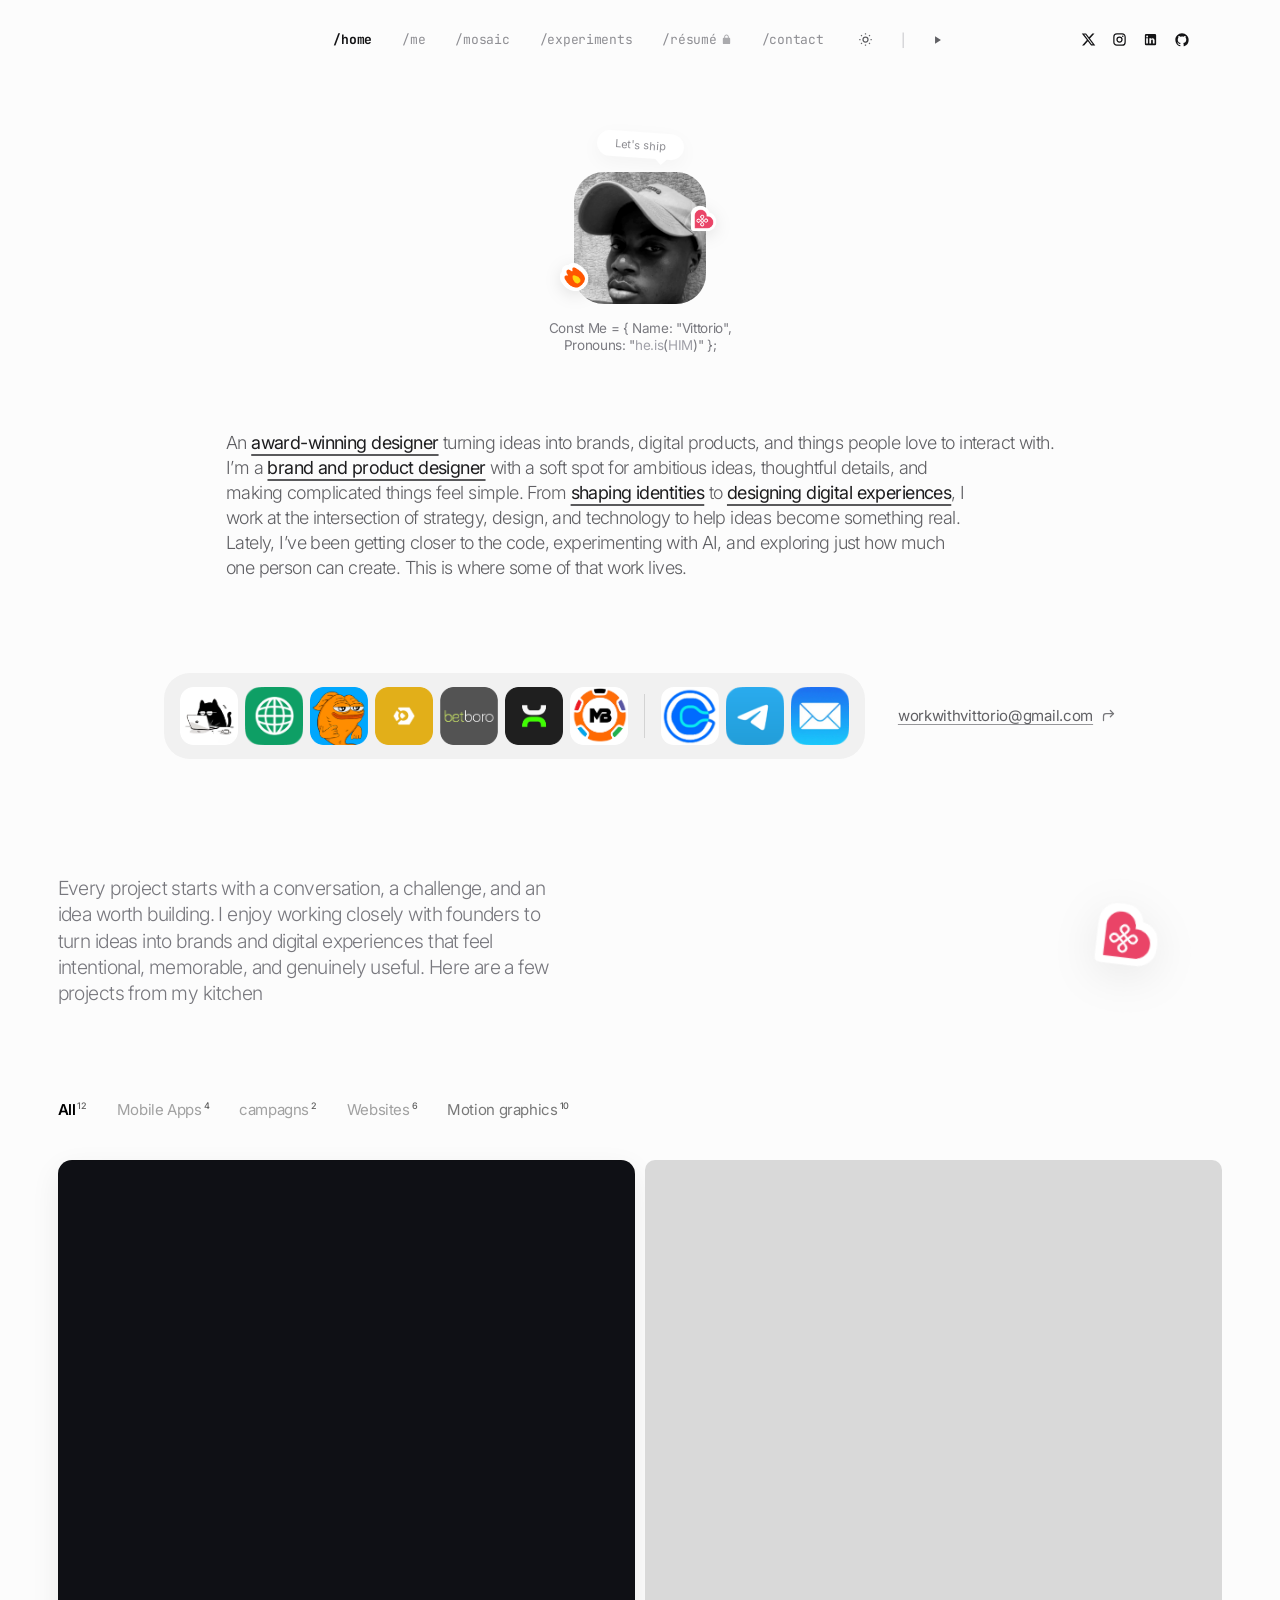
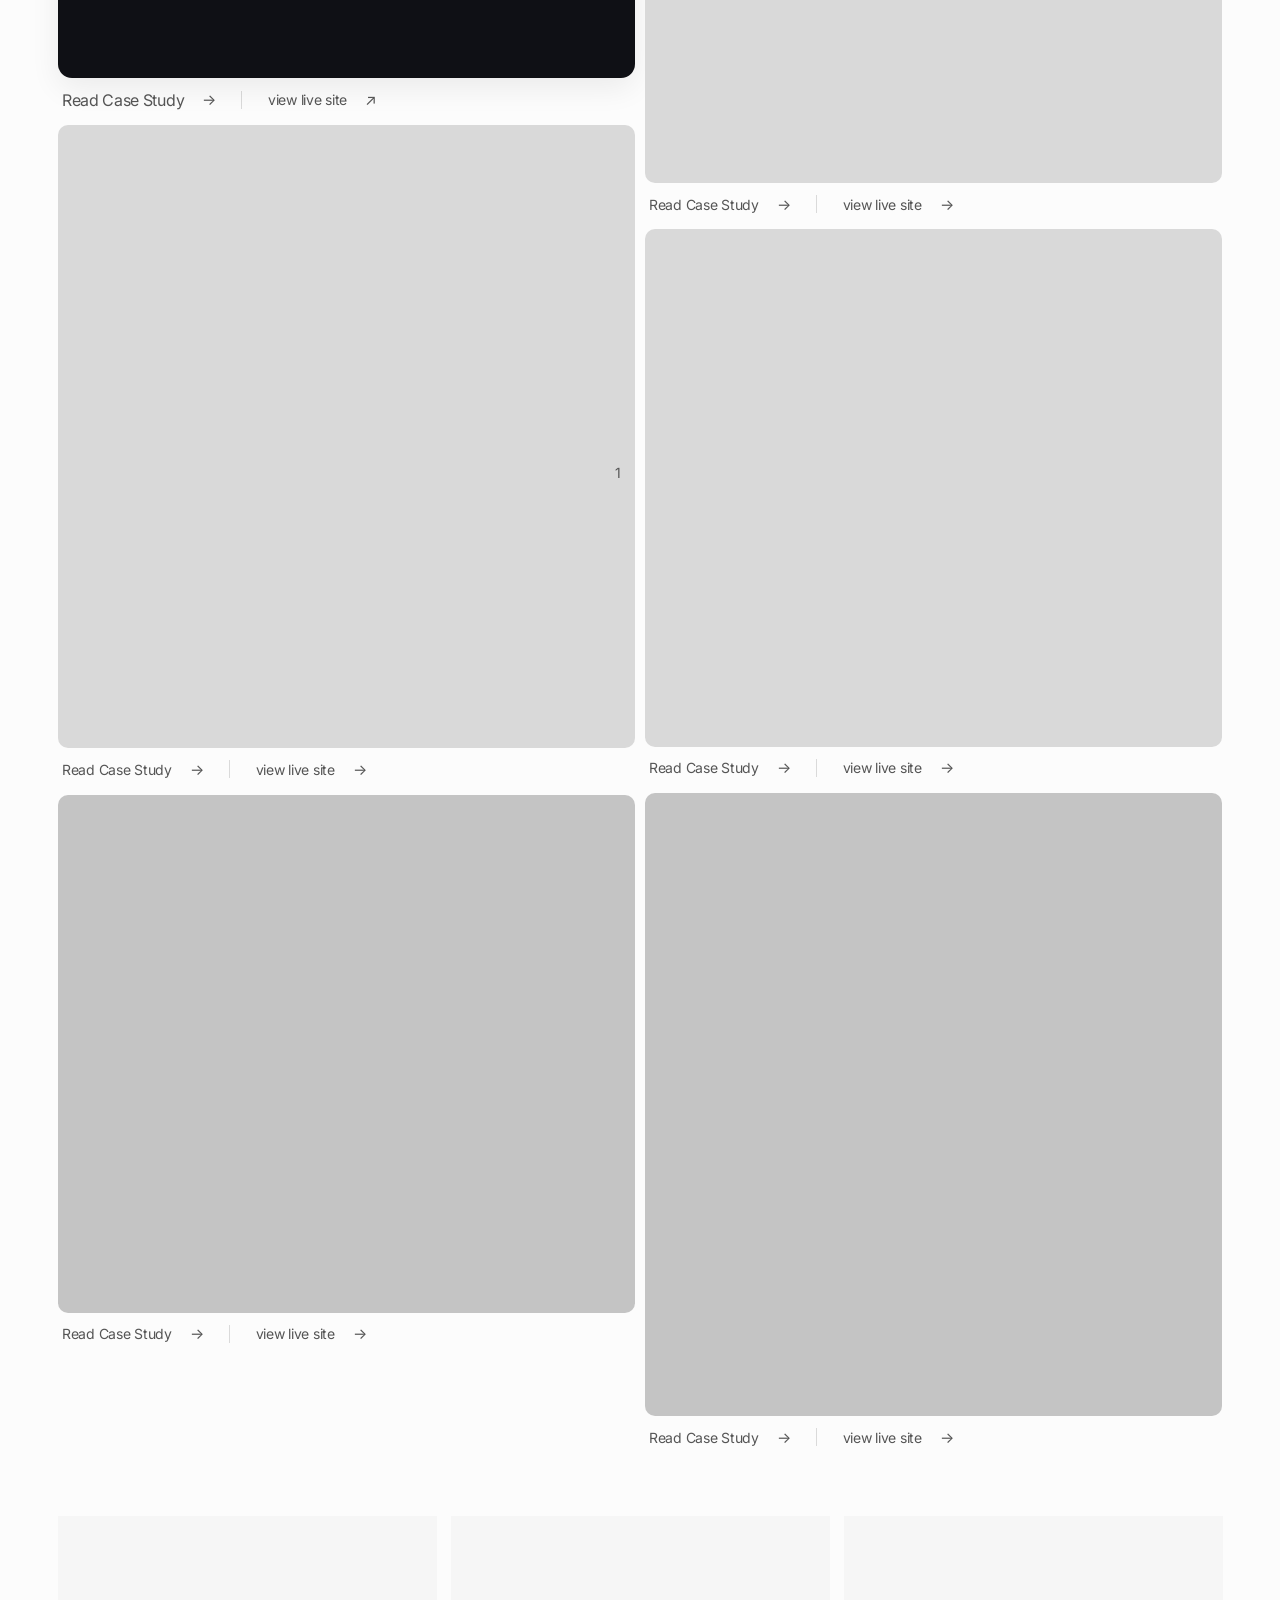
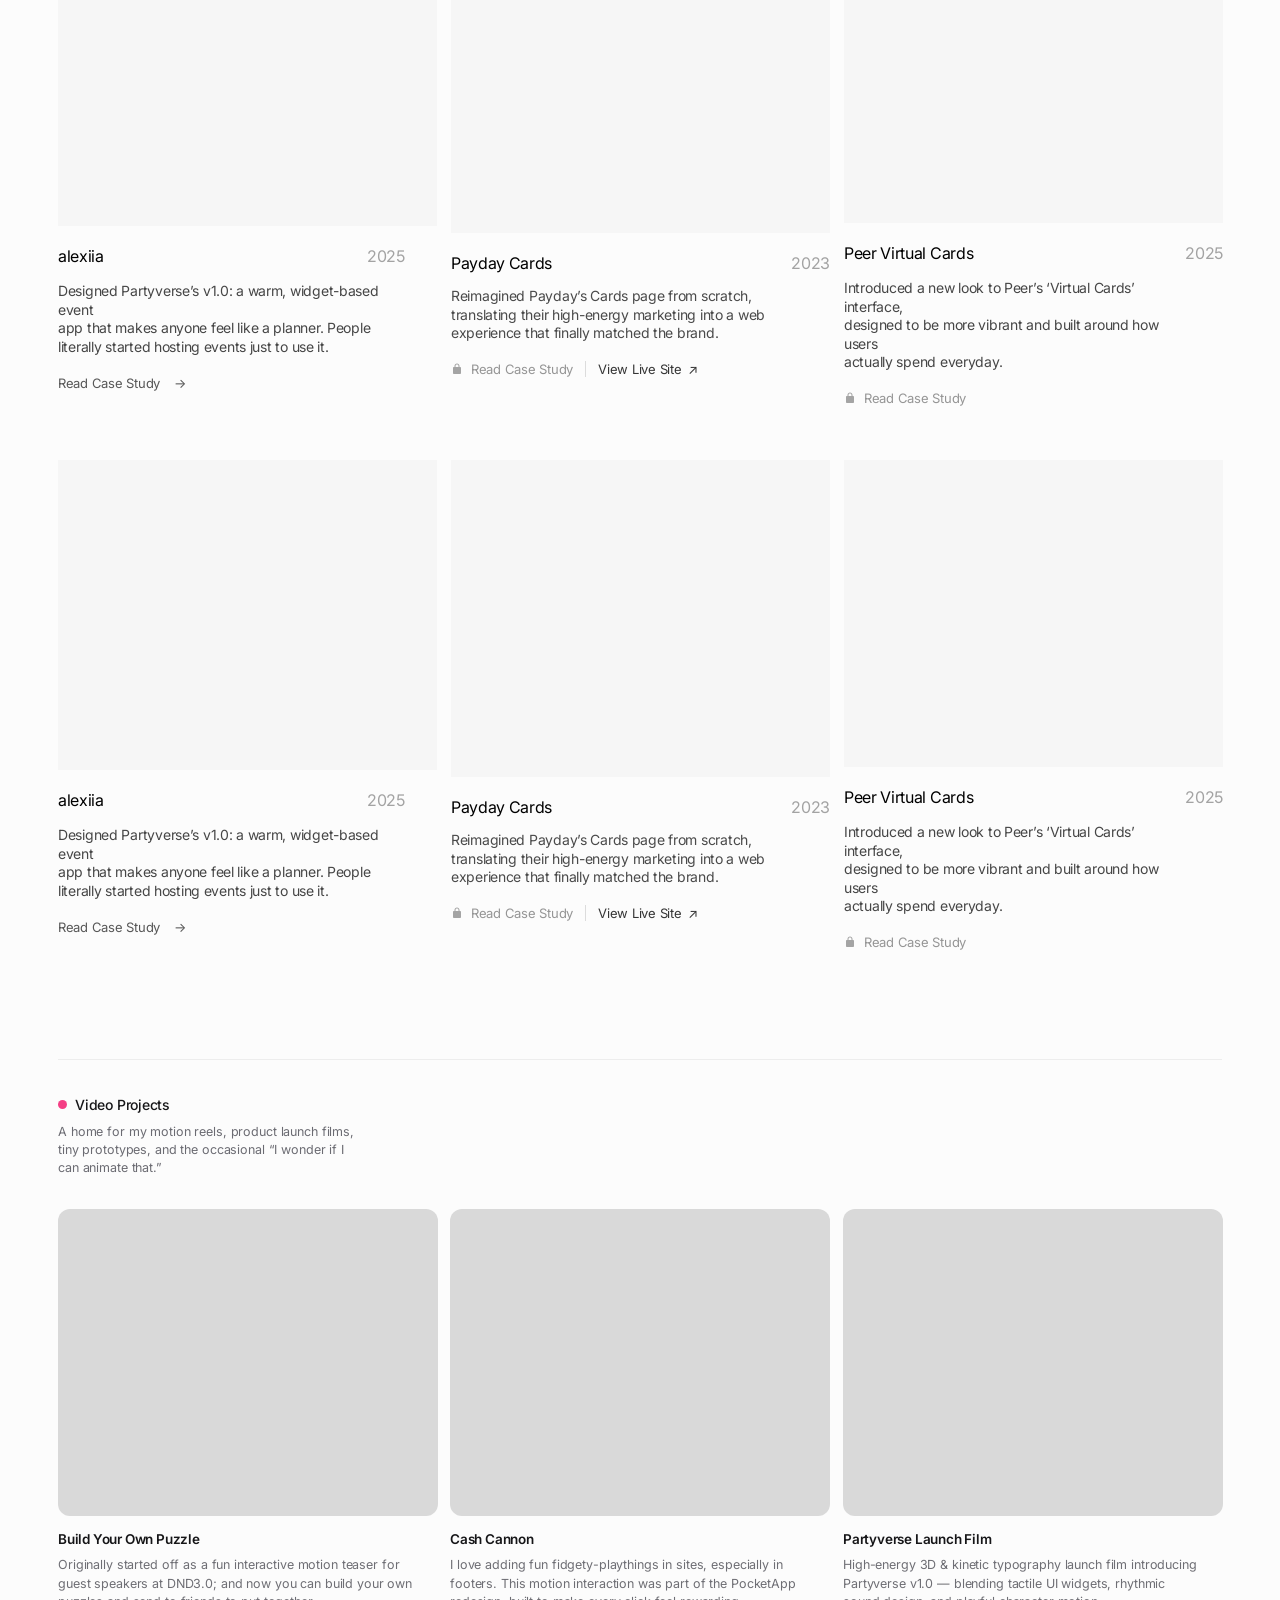
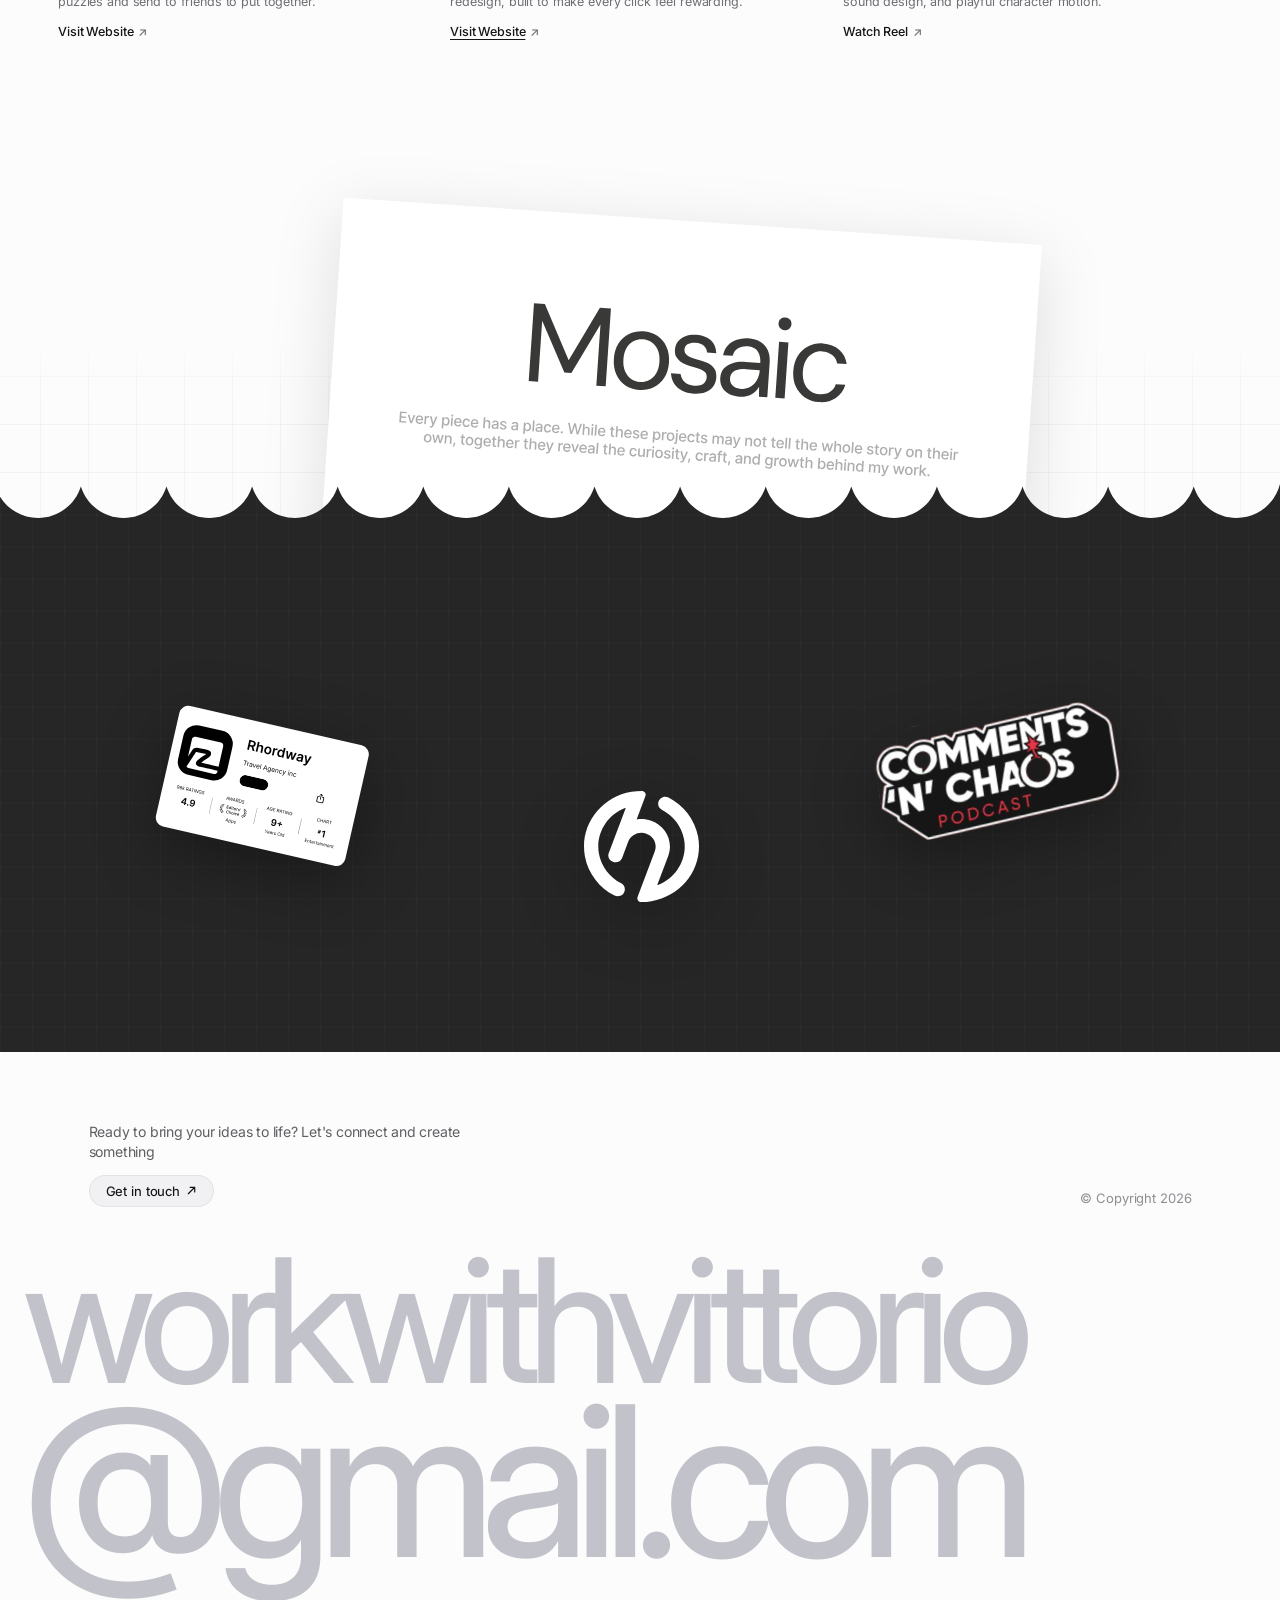
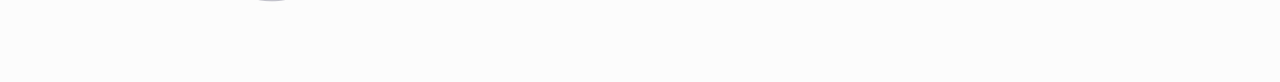
==== commit 08c38e65: "fix(works): remove text overlays and badges from Capitall video thumbnail" ====
--- a/index.html
+++ b/index.html
@@ -233,30 +233,9 @@
             <!-- Card 1: Top-Left (Capitall Project Showcase) -->
             <div class="featured-item featured-tl">
               <div class="featured-rect rect-tl capitall-thumb-card" data-open-modal="capitall" role="button" tabindex="0" aria-label="Open Capitall case study">
-                <div class="capitall-video-wrapper">
-                  <video class="capitall-thumb-video" autoplay muted loop playsinline preload="metadata">
-                    <source src="assets/projects/capitall/thumbnail.mp4" type="video/mp4">
-                  </video>
-                  <div class="capitall-thumb-overlay">
-                    <div class="capitall-thumb-top-row">
-                      <div class="capitall-brand-badge">
-                        <span class="capitall-live-pulse"></span>
-                        <span class="capitall-brand-name">Capitall</span>
-                      </div>
-                      <span class="capitall-category-pill">Brand Campaign &amp; Platform</span>
-                    </div>
-                    <div class="capitall-thumb-bottom-row">
-                      <div class="capitall-meta-wrap">
-                        <h3 class="capitall-card-title">Capitall — There Is Reward in Sharing</h3>
-                        <p class="capitall-card-sub">Monetizing word-of-mouth distribution across Africa through people &amp; NFC tech.</p>
-                      </div>
-                      <div class="capitall-explore-cue" aria-hidden="true">
-                        <span>Read Case Study</span>
-                        <span class="capitall-cue-arrow">↗</span>
-                      </div>
-                    </div>
-                  </div>
-                </div>
+                <video class="capitall-thumb-video" autoplay muted loop playsinline preload="metadata">
+                  <source src="assets/projects/capitall/thumbnail.mp4" type="video/mp4">
+                </video>
               </div>
               <div class="featured-links links-tl">
                 <button type="button" class="featured-link featured-link-btn" data-open-modal="capitall">
--- a/style.css
+++ b/style.css
@@ -2771,173 +2771,19 @@
   box-shadow: 0 24px 60px rgba(0, 0, 0, 0.65);
 }
 
-.capitall-video-wrapper {
+.capitall-thumb-video {
   position: absolute;
   inset: 0;
-  width: 100%;
-  height: 100%;
-}
-
-.capitall-thumb-video {
   width: 100%;
   height: 100%;
   object-fit: cover;
   display: block;
-  transform: scale(1.02);
-  transition: transform 0.65s cubic-bezier(0.16, 1, 0.3, 1), filter 0.4s ease;
+  transform: scale(1.001);
+  transition: transform 0.65s cubic-bezier(0.16, 1, 0.3, 1);
 }
 
 .featured-rect.capitall-thumb-card:hover .capitall-thumb-video {
-  transform: scale(1.05);
-}
-
-.capitall-thumb-overlay {
-  position: absolute;
-  inset: 0;
-  display: flex;
-  flex-direction: column;
-  justify-content: space-between;
-  padding: clamp(16px, 1.8vw, 28px);
-  background: linear-gradient(
-    180deg,
-    rgba(10, 11, 16, 0.62) 0%,
-    rgba(10, 11, 16, 0.08) 45%,
-    rgba(10, 11, 16, 0.88) 100%
-  );
-  z-index: 2;
-  transition: background 0.4s ease;
-}
-
-.featured-rect.capitall-thumb-card:hover .capitall-thumb-overlay {
-  background: linear-gradient(
-    180deg,
-    rgba(10, 11, 16, 0.72) 0%,
-    rgba(10, 11, 16, 0.16) 45%,
-    rgba(10, 11, 16, 0.94) 100%
-  );
-}
-
-.capitall-thumb-top-row {
-  display: flex;
-  align-items: center;
-  justify-content: space-between;
-  gap: 12px;
-}
-
-.capitall-brand-badge {
-  display: inline-flex;
-  align-items: center;
-  gap: 8px;
-  padding: 6px 12px;
-  border-radius: 999px;
-  background: rgba(18, 19, 26, 0.78);
-  backdrop-filter: blur(10px);
-  -webkit-backdrop-filter: blur(10px);
-  border: 1px solid rgba(255, 255, 255, 0.14);
-}
-
-.capitall-live-pulse {
-  width: 7px;
-  height: 7px;
-  border-radius: 50%;
-  background-color: #22C55E;
-  box-shadow: 0 0 8px #22C55E;
-  animation: pulseGreen 2s infinite;
-}
-
-@keyframes pulseGreen {
-  0% { transform: scale(0.95); opacity: 0.8; }
-  50% { transform: scale(1.2); opacity: 1; }
-  100% { transform: scale(0.95); opacity: 0.8; }
-}
-
-.capitall-brand-name {
-  font-family: var(--font-sans);
-  font-size: 12px;
-  font-weight: 600;
-  letter-spacing: -0.01em;
-  color: #FFFFFF;
-}
-
-.capitall-category-pill {
-  font-family: var(--font-mono, monospace);
-  font-size: 11px;
-  font-weight: 500;
-  letter-spacing: 0.02em;
-  text-transform: uppercase;
-  color: rgba(255, 255, 255, 0.85);
-  background: rgba(255, 255, 255, 0.12);
-  backdrop-filter: blur(8px);
-  -webkit-backdrop-filter: blur(8px);
-  padding: 5px 11px;
-  border-radius: 999px;
-}
-
-.capitall-thumb-bottom-row {
-  display: flex;
-  align-items: flex-end;
-  justify-content: space-between;
-  gap: 16px;
-}
-
-.capitall-meta-wrap {
-  max-width: 82%;
-}
-
-.capitall-card-title {
-  font-family: var(--font-sans);
-  font-size: clamp(18px, 1.45vw, 24px);
-  font-weight: 600;
-  letter-spacing: -0.03em;
-  color: #FFFFFF;
-  margin: 0 0 6px 0;
-  line-height: 1.22;
-}
-
-.capitall-card-sub {
-  font-family: var(--font-sans);
-  font-size: clamp(13px, 0.95vw, 15px);
-  font-weight: 400;
-  color: rgba(255, 255, 255, 0.78);
-  line-height: 1.38;
-  letter-spacing: -0.015em;
-  margin: 0;
-  display: -webkit-box;
-  -webkit-line-clamp: 2;
-  -webkit-box-orient: vertical;
-  overflow: hidden;
-}
-
-.capitall-explore-cue {
-  display: inline-flex;
-  align-items: center;
-  gap: 6px;
-  background: rgba(255, 255, 255, 0.94);
-  color: #121319;
-  font-family: var(--font-sans);
-  font-size: 12px;
-  font-weight: 600;
-  letter-spacing: -0.01em;
-  padding: 8px 14px;
-  border-radius: 999px;
-  flex-shrink: 0;
-  box-shadow: 0 4px 14px rgba(0, 0, 0, 0.25);
-  transition: background-color 0.25s ease, transform 0.25s ease;
-}
-
-.featured-rect.capitall-thumb-card:hover .capitall-explore-cue {
-  background: #FFFFFF;
-  transform: translateY(-2px);
-}
-
-.capitall-cue-arrow {
-  font-size: 13px;
-  line-height: 1;
-  transition: transform 0.25s ease;
-}
-
-.featured-rect.capitall-thumb-card:hover .capitall-cue-arrow {
-  transform: translate(2px, -2px);
+  transform: scale(1.035);
 }
 
 /* Featured link button reset */
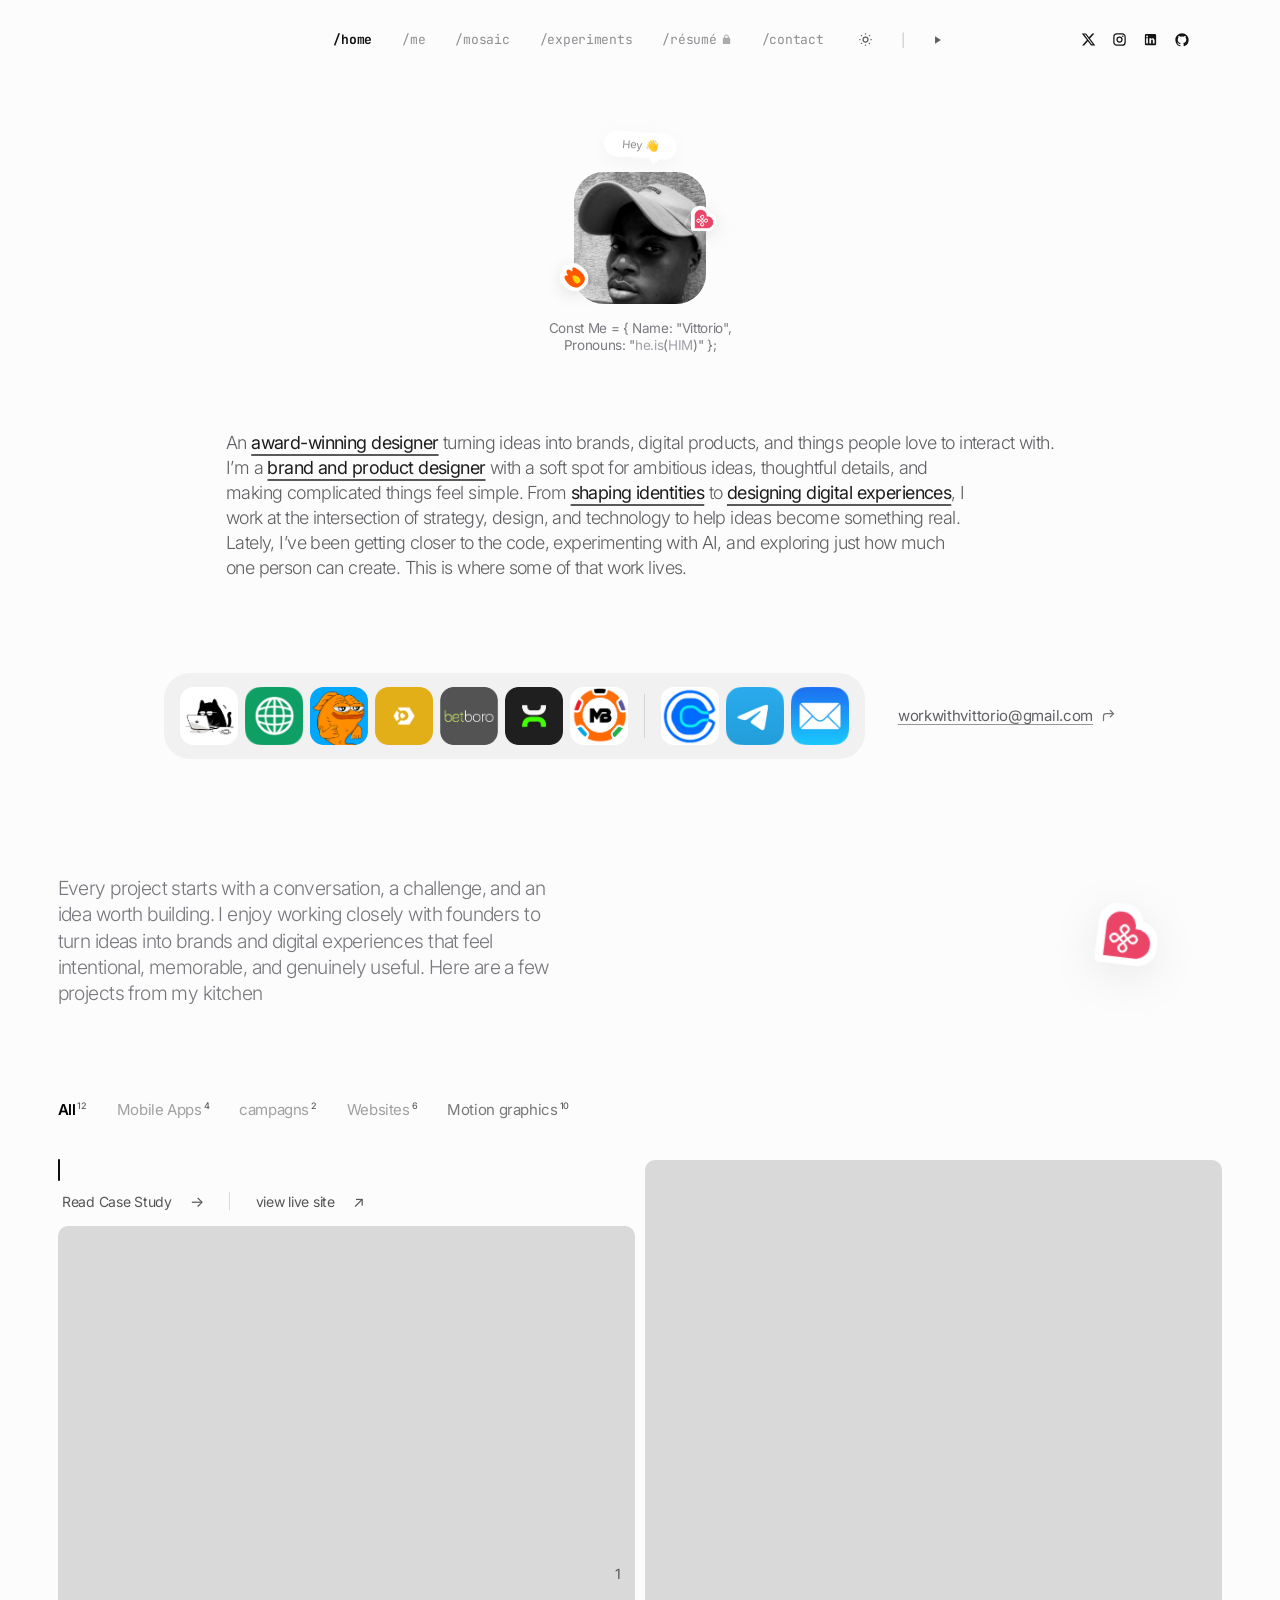
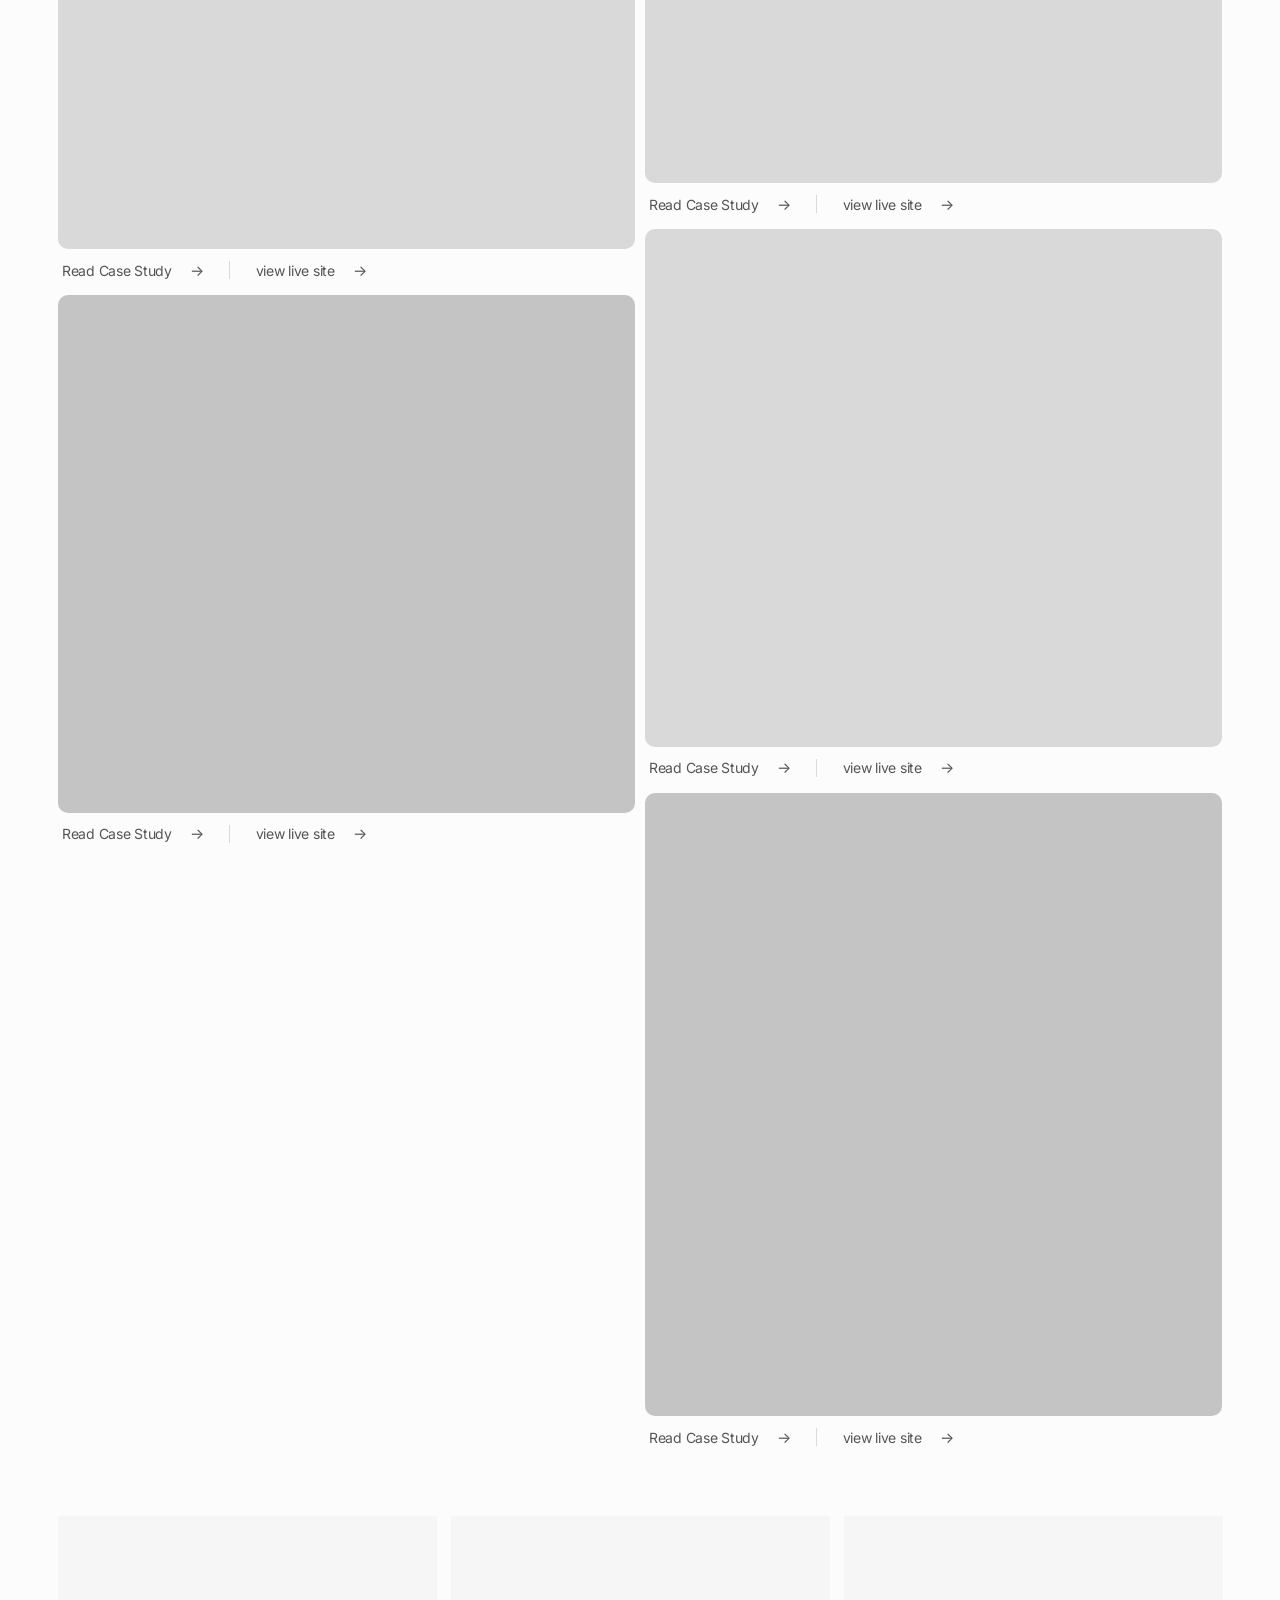
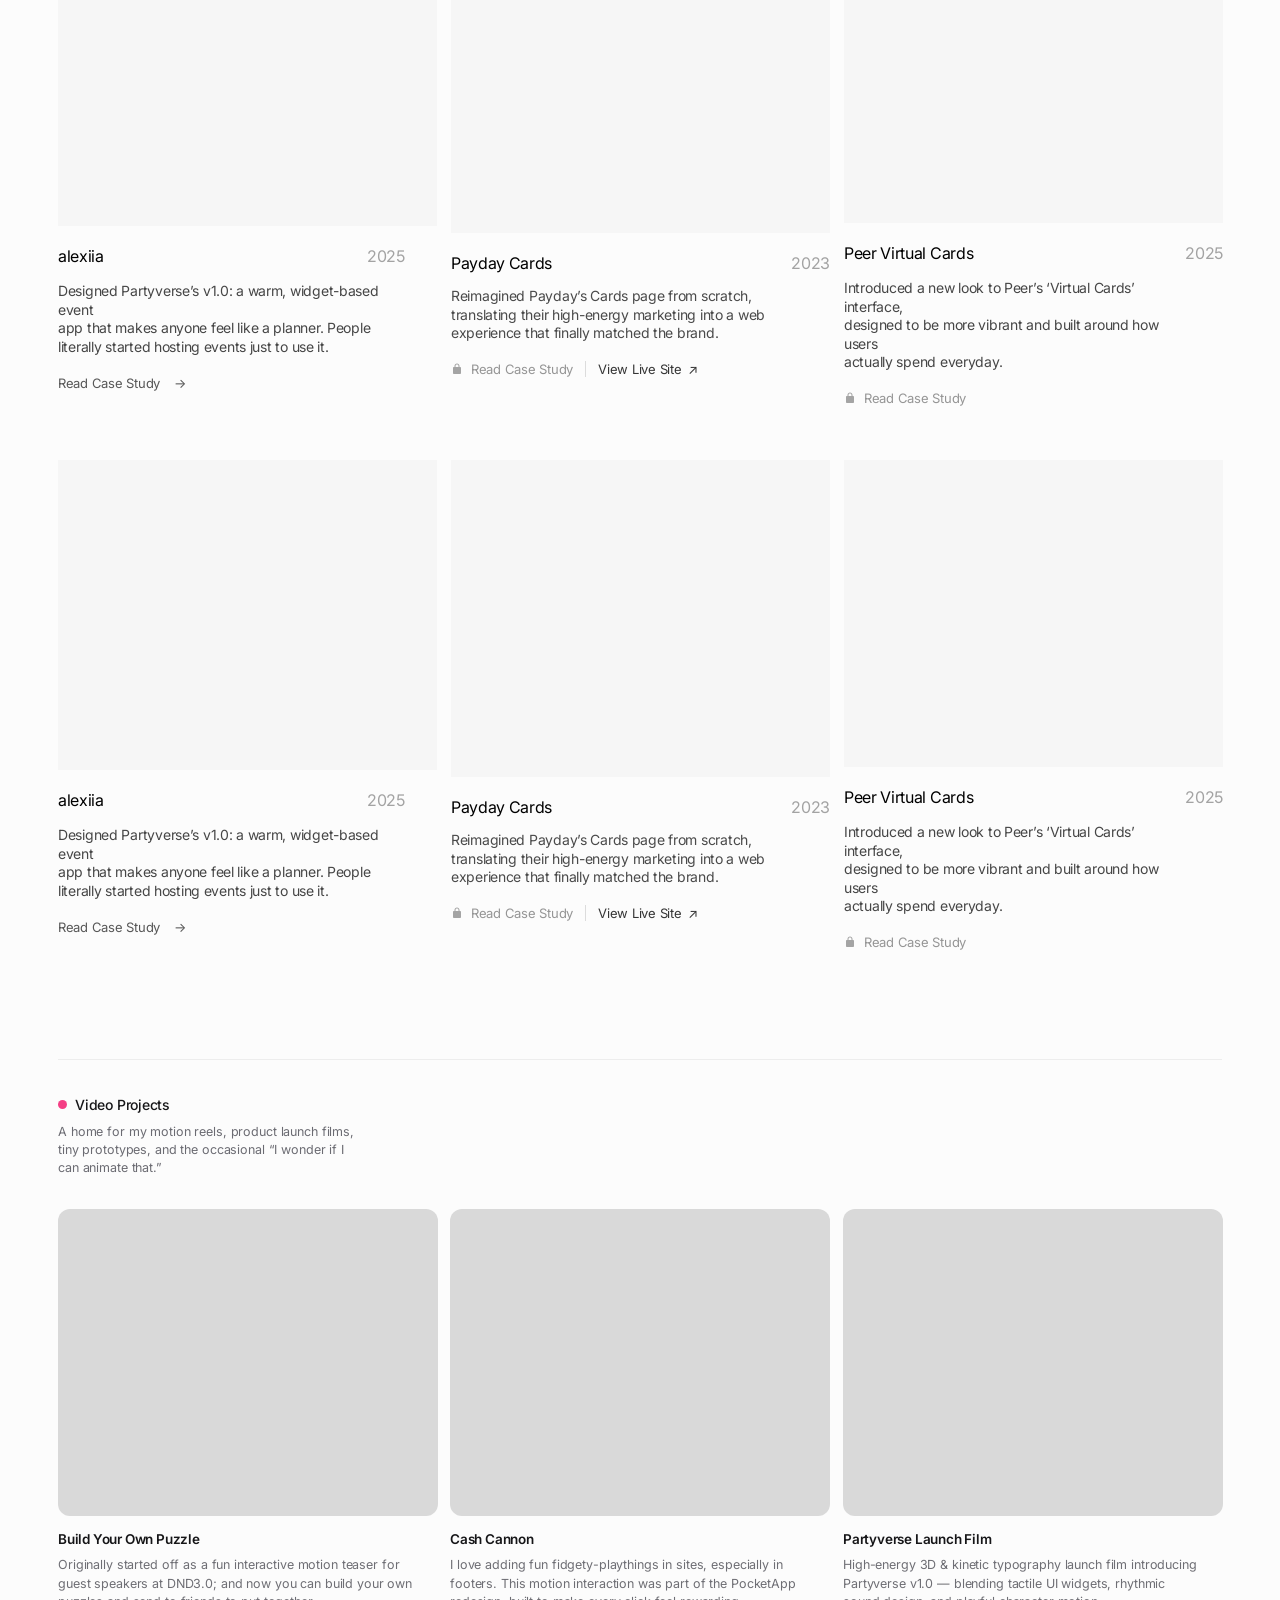
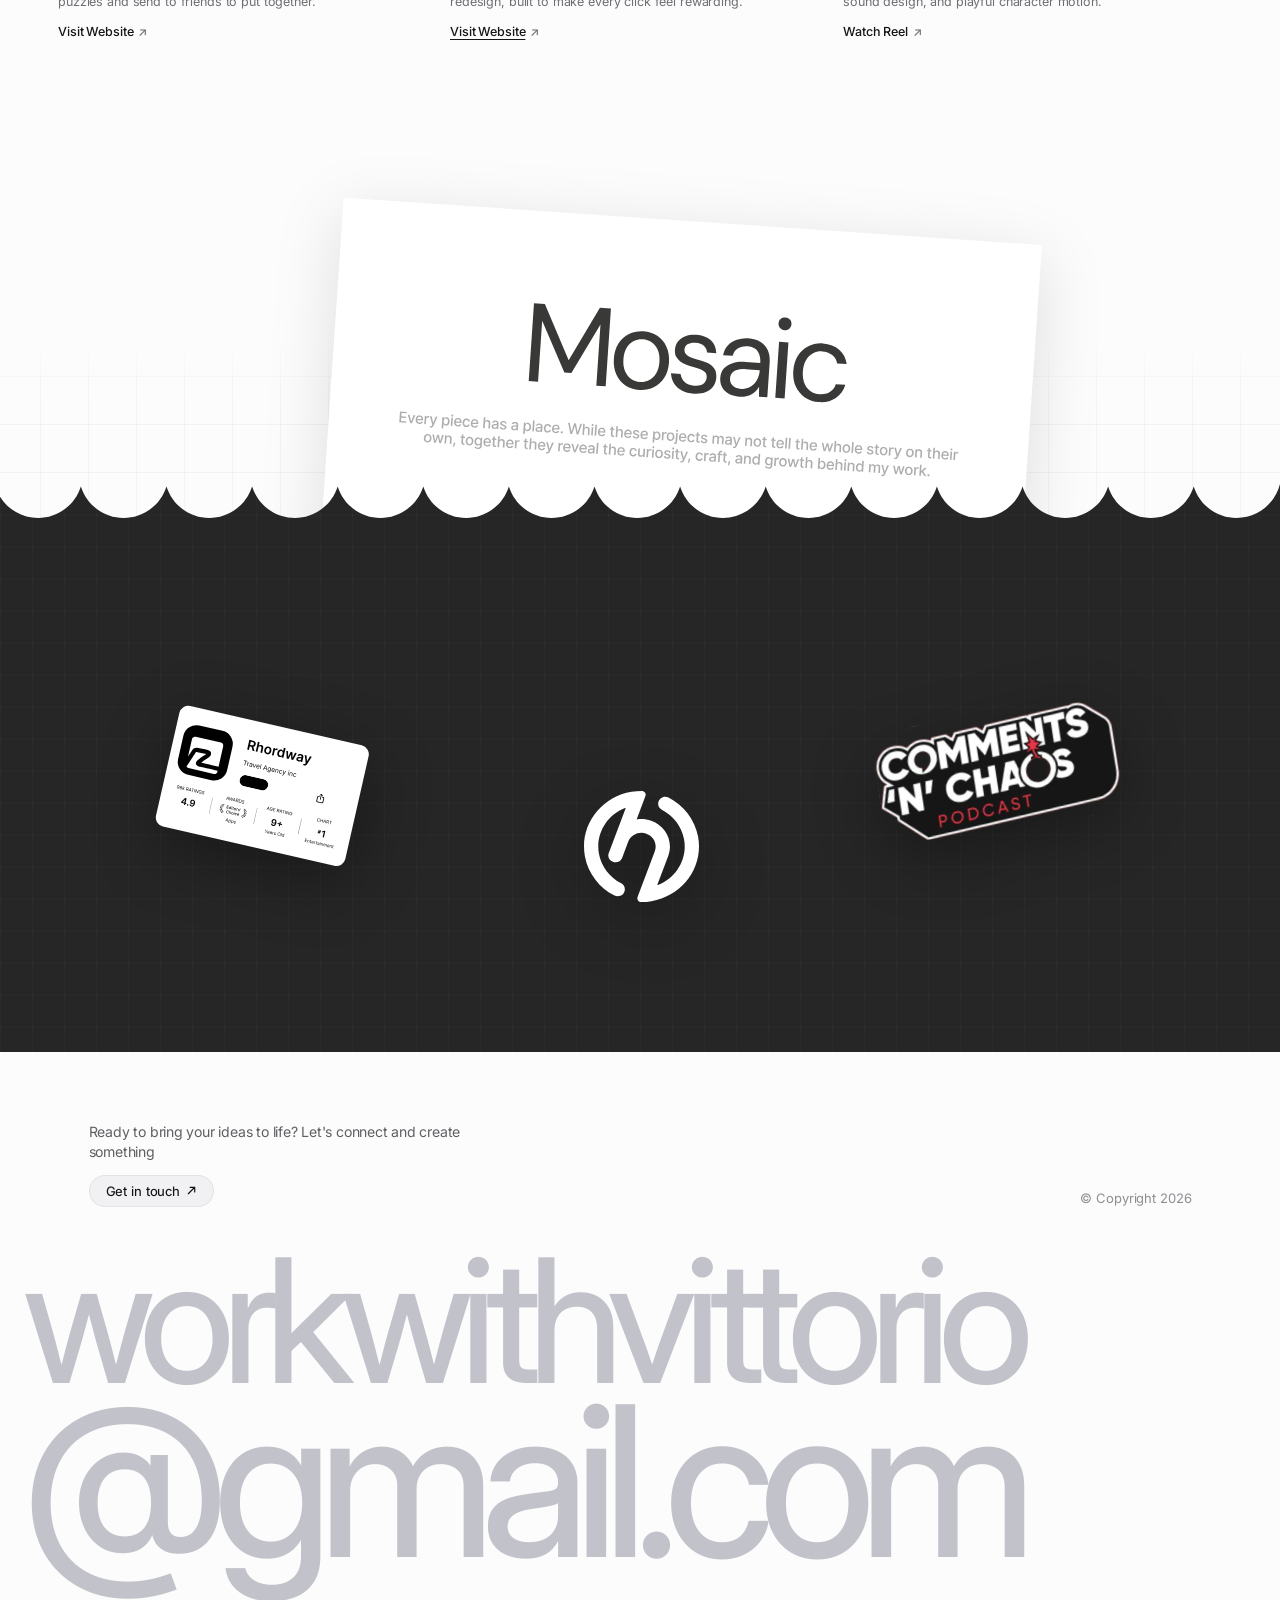
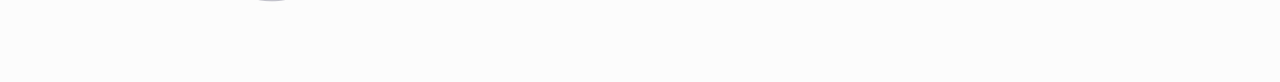
==== commit 5db040b2: "feat(casestudy): redesign Capitall case study to neat, simple editorial layout inspired by ajanwachu" ====
--- a/index.html
+++ b/index.html
@@ -232,16 +232,16 @@
           <div class="featured-col featured-col-left">
             <!-- Card 1: Top-Left (Capitall Project Showcase) -->
             <div class="featured-item featured-tl">
-              <div class="featured-rect rect-tl capitall-thumb-card" data-open-modal="capitall" role="button" tabindex="0" aria-label="Open Capitall case study">
+              <a href="capitall.html" class="featured-rect rect-tl capitall-thumb-card" aria-label="Open Capitall case study">
                 <video class="capitall-thumb-video" autoplay muted loop playsinline preload="metadata">
                   <source src="assets/projects/capitall/thumbnail.mp4" type="video/mp4">
                 </video>
-              </div>
+              </a>
               <div class="featured-links links-tl">
-                <button type="button" class="featured-link featured-link-btn" data-open-modal="capitall">
+                <a href="capitall.html" class="featured-link">
                   <span>Read Case Study</span>
                   <span class="featured-arrow">→</span>
-                </button>
+                </a>
                 <span class="featured-divider" aria-hidden="true"></span>
                 <a href="https://capitall-three.vercel.app" target="_blank" rel="noopener noreferrer" class="featured-link">
                   <span>view live site</span>
@@ -984,399 +984,6 @@
     </div>
   </section>
 
-  <!-- ==========================================================================
-       Capitall Case Study Modal — Full Project Deep Dive
-       ========================================================================== -->
-  <div class="case-study-modal" id="capitall-modal" aria-hidden="true" role="dialog" aria-modal="true" aria-labelledby="capitall-modal-title">
-    <div class="case-study-backdrop" data-close-modal="capitall"></div>
-    <div class="case-study-dialog">
-      <!-- Sticky Modal Topbar -->
-      <div class="case-study-topbar">
-        <div class="cs-topbar-left">
-          <img src="assets/projects/capitall/logo.png" alt="Capitall" class="cs-topbar-logo">
-          <span class="cs-topbar-pill">Case Study · 2025–2026</span>
-        </div>
-        <div class="cs-topbar-actions">
-          <a href="https://capitall-three.vercel.app" target="_blank" rel="noopener noreferrer" class="cs-topbar-live-btn">
-            <span>Visit Live Site</span>
-            <span class="cs-btn-arrow">↗</span>
-          </a>
-          <button type="button" class="cs-topbar-close-btn" data-close-modal="capitall" aria-label="Close Case Study">
-            <svg viewBox="0 0 24 24" width="18" height="18" fill="none" stroke="currentColor" stroke-width="2" stroke-linecap="round" stroke-linejoin="round">
-              <line x1="18" y1="6" x2="6" y2="18"></line>
-              <line x1="6" y1="6" x2="18" y2="18"></line>
-            </svg>
-          </button>
-        </div>
-      </div>
-
-      <!-- Case Study Scrollable Content -->
-      <div class="case-study-content">
-
-        <!-- Hero Header -->
-        <header class="cs-hero-header">
-          <div class="cs-hero-badge-wrap">
-            <span class="cs-hero-tag">Brand Strategy &amp; Campaign</span>
-            <span class="cs-hero-tag">Distribution Architecture</span>
-            <span class="cs-hero-tag">Phygital Product (NFC)</span>
-          </div>
-          <h1 class="cs-hero-title" id="capitall-modal-title">Capitall — There Is Reward in Sharing</h1>
-          <p class="cs-hero-subtitle">
-            A smarter way for businesses to grow through people — and for people to earn by helping businesses grow.
-          </p>
-
-          <div class="cs-meta-grid">
-            <div class="cs-meta-cell">
-              <span class="cs-meta-label">Client / Venture</span>
-              <span class="cs-meta-value">Capitall (Powered by Tsion)</span>
-            </div>
-            <div class="cs-meta-cell">
-              <span class="cs-meta-label">Role &amp; Scope</span>
-              <span class="cs-meta-value">Brand Strategy, Campaign Direction, Visual Identity, Phygital Experience</span>
-            </div>
-            <div class="cs-meta-cell">
-              <span class="cs-meta-label">Target Market</span>
-              <span class="cs-meta-value">Pan-African Commerce (Lagos HQ)</span>
-            </div>
-            <div class="cs-meta-cell">
-              <span class="cs-meta-label">Live Platform</span>
-              <span class="cs-meta-value">
-                <a href="https://capitall-three.vercel.app" target="_blank" rel="noopener noreferrer" class="cs-inline-link">
-                  capitall-three.vercel.app ↗
-                </a>
-              </span>
-            </div>
-          </div>
-        </header>
-
-        <!-- Main Video Showcase Player -->
-        <section class="cs-section cs-video-hero-section">
-          <div class="cs-video-container">
-            <video class="cs-main-video" id="capitall-main-video" autoplay loop muted playsinline preload="auto">
-              <source src="assets/projects/capitall/thumbnail.mp4" type="video/mp4">
-            </video>
-            <div class="cs-video-controls-bar">
-              <button type="button" class="cs-video-toggle-play" id="capitall-play-btn" aria-label="Toggle Play/Pause">
-                <span class="cs-play-icon">❚❚</span>
-                <span class="cs-play-label">Pause</span>
-              </button>
-              <span class="cs-video-caption">Capitall Brand Launch &amp; Network Motion Reel</span>
-              <button type="button" class="cs-video-toggle-mute" id="capitall-sound-btn" aria-label="Toggle Sound">
-                <span class="cs-sound-icon">🔇</span>
-                <span class="cs-sound-label">Unmute</span>
-              </button>
-            </div>
-          </div>
-        </section>
-
-        <!-- Executive Narrative / The Brief -->
-        <section class="cs-section">
-          <div class="cs-section-header">
-            <span class="cs-section-num">01 / OVERVIEW</span>
-            <h2 class="cs-section-title">The Premise: Distribution Should Be Accessible to Everyone</h2>
-          </div>
-          <div class="cs-prose">
-            <p>
-              In fast-growing economies like Nigeria, products rarely fail because they are poor quality. They fail because <strong>distribution is broken</strong>. High-growth enterprises build products people want, but lack the boots on the ground or the bloated marketing budgets required to reach everyday consumers. Meanwhile, millions of passionate, digitally connected individuals recommend products to friends and family every single day—generating immense commercial value—yet receive <strong>zero compensation</strong> for their trust.
-            </p>
-            <p>
-              <strong>Capitall</strong> was conceived to close this fundamental gap. Operating as a curated distribution marketplace and performance engine, Capitall bridges businesses offering high-value products with an army of independent distribution partners who sell those products and earn recurring commissions.
-            </p>
-          </div>
-
-          <!-- Highlight Stat Callout Grid -->
-          <div class="cs-stats-row">
-            <div class="cs-stat-box">
-              <span class="cs-stat-number">#1</span>
-              <span class="cs-stat-desc">Driver of African commerce is organic word-of-mouth</span>
-            </div>
-            <div class="cs-stat-box">
-              <span class="cs-stat-number">₦0</span>
-              <span class="cs-stat-desc">Historical earnings for everyday peer recommendations</span>
-            </div>
-            <div class="cs-stat-box">
-              <span class="cs-stat-number">1-Tap</span>
-              <span class="cs-stat-desc">Phygital NFC conversion card for in-person sales journeys</span>
-            </div>
-            <div class="cs-stat-box">
-              <span class="cs-stat-number">5</span>
-              <span class="cs-stat-desc">Launch verticals: Fintech, Auto, Hardware, EdTech &amp; AI</span>
-            </div>
-          </div>
-        </section>
-
-        <!-- Deep Strategy Section -->
-        <section class="cs-section cs-strategy-section">
-          <div class="cs-section-header">
-            <span class="cs-section-num">02 / THE STRATEGY</span>
-            <h2 class="cs-section-title">Monetizing What Africans Already Do Naturally</h2>
-          </div>
-
-          <div class="cs-prose">
-            <div class="cs-quote-callout">
-              <p class="cs-quote-large">“People don’t trust corporate ads. They trust people.”</p>
-              <span class="cs-quote-author">— The Capitall Strategic Manifesto</span>
-            </div>
-
-            <p>
-              Every single day, millions of transactions in Lagos happen because someone asked:
-              <em>“Where did you buy that?”</em>, <em>“Who braided your hair?”</em>, or <em>“Who plugged you this card?”</em>.
-              Word-of-mouth is already the single biggest driver of commerce in Africa. But historically, the person doing the recommending got zero naira for their trust.
-            </p>
-
-            <div class="cs-strategy-shift-card">
-              <div class="cs-shift-left">
-                <span class="cs-shift-tagline-old">
-                  There is <span class="cs-strikethrough">LOVE</span> in Sharing
-                </span>
-                <span class="cs-shift-arrow">➔</span>
-                <span class="cs-shift-tagline-new">
-                  There is <span class="cs-accent-lime">Reward</span> in Sharing
-                </span>
-              </div>
-              <div class="cs-shift-right">
-                <h4 class="cs-shift-title">The Strategic Shift</h4>
-                <p>
-                  Capitall monetizes what Lagosians and Africans already do naturally. We turn free daily recommendations into verified credit alerts.
-                  You don’t have to own the product, manage the warehouse, or carry inventory to participate in the value you create.
-                </p>
-              </div>
-            </div>
-          </div>
-
-          <!-- Strategy Visual Showcase: Strategy & Rewards Slides -->
-          <div class="cs-media-grid cs-grid-2col">
-            <figure class="cs-media-figure">
-              <img src="assets/projects/capitall/strategy.png" alt="The Strategy Campaign: There is Reward in Sharing" loading="lazy">
-              <figcaption>The Strategic Manifesto: Turning daily African word-of-mouth into credit alerts.</figcaption>
-            </figure>
-            <figure class="cs-media-figure">
-              <img src="assets/projects/capitall/rewards.png" alt="The Rewards Campaign Visual" loading="lazy">
-              <figcaption>Campaign Visual Identity: Dynamic lilac waves, floating naira coins, and high-voltage contrast.</figcaption>
-            </figure>
-          </div>
-        </section>
-
-        <!-- Execution Architecture: The 5-Step Phygital Engine -->
-        <section class="cs-section">
-          <div class="cs-section-header">
-            <span class="cs-section-num">03 / EXECUTION ARCHITECTURE</span>
-            <h2 class="cs-section-title">From Product Discovery to Instant Bank Settlements</h2>
-          </div>
-
-          <div class="cs-prose">
-            <p>
-              A sustainable distribution engine requires absolute clarity, tamper-proof attribution, and zero friction. We mapped and designed the end-to-end operational pipeline across 5 distinct phases:
-            </p>
-          </div>
-
-          <div class="cs-steps-container">
-            <div class="cs-step-card">
-              <span class="cs-step-num">01</span>
-              <h4 class="cs-step-name">List</h4>
-              <p class="cs-step-desc">Businesses publish validated products, set commission rates, and define conversion milestones (Fintech acquisitions, automotive sales, SaaS subscriptions).</p>
-            </div>
-            <div class="cs-step-card">
-              <span class="cs-step-num">02</span>
-              <h4 class="cs-step-name">Join</h4>
-              <p class="cs-step-desc">Independent distributors ("Capitallists") register in 60 seconds with no upfront capital, zero inventory cost, and instant access to top tier offers.</p>
-            </div>
-            <div class="cs-step-card">
-              <span class="cs-step-num">03</span>
-              <h4 class="cs-step-name">Share (Phygital)</h4>
-              <p class="cs-step-desc">Distributors share via online links, promo codes, or their physical NFC-enabled card. A real-world tap on a prospect's smartphone opens the conversion funnel instantly.</p>
-            </div>
-            <div class="cs-step-card">
-              <span class="cs-step-num">04</span>
-              <h4 class="cs-step-name">Verify</h4>
-              <p class="cs-step-desc">Attribution engines verify customer eligibility, tracking sales securely to the specific distributor while preventing fraudulent referrals.</p>
-            </div>
-            <div class="cs-step-card">
-              <span class="cs-step-num">05</span>
-              <h4 class="cs-step-name">Reward</h4>
-              <p class="cs-step-desc">Automated settlements clear approved earnings directly into the distributor's Nigerian bank account or supported payout wallets.</p>
-            </div>
-          </div>
-
-          <!-- Phygital Card Journey Feature -->
-          <div class="cs-phygital-card">
-            <div class="cs-phygital-badge">Online + Offline Distribution</div>
-            <h3 class="cs-phygital-title">The NFC-Enabled Distribution Card</h3>
-            <p class="cs-phygital-desc">
-              In Lagos, high-value deals don't close inside digital banners; they close over palm wine, boardroom tables, street markets, and church gatherings.
-              Capitall’s physical NFC distribution card bridges in-person encounters with frictionless digital tracking. A distributor meets a prospect, the customer taps the card with their phone, the digital offer loads, and deterministic attribution locks the commission to the distributor.
-            </p>
-          </div>
-        </section>
-
-        <!-- Brand Identity & Logo Rationale -->
-        <section class="cs-section">
-          <div class="cs-section-header">
-            <span class="cs-section-num">04 / BRAND IDENTITY</span>
-            <h2 class="cs-section-title">Speed of Light + Pathway + Connection = Capitall</h2>
-          </div>
-
-          <div class="cs-prose">
-            <p>
-              The visual identity had to convey institutional credibility for enterprise corporate partners while feeling vibrant, approachable, and aspirational for grassroots African sellers.
-            </p>
-          </div>
-
-          <div class="cs-media-figure cs-full-width-media">
-            <img src="assets/projects/capitall/rationale.png" alt="Capitall Logo Rationale" loading="lazy">
-            <figcaption>The geometry behind the Capitall symbol: Speed of light, distribution pathway, peer network, and the dynamic Letter C.</figcaption>
-          </div>
-
-          <div class="cs-brand-pillars-grid">
-            <div class="cs-pillar-card">
-              <span class="cs-pillar-title">Speed of Light</span>
-              <p class="cs-pillar-body">Light travels 300,000 km/s. It reflects the instantaneous transmission of referral data and rapid commission payouts.</p>
-            </div>
-            <div class="cs-pillar-card">
-              <span class="cs-pillar-title">The Pathway</span>
-              <p class="cs-pillar-body">Represents physical and digital distribution channels connecting businesses to consumers across vast geographies.</p>
-            </div>
-            <div class="cs-pillar-card">
-              <span class="cs-pillar-title">The Network</span>
-              <p class="cs-pillar-body">Interlocking human connections that power collaborative wealth generation and collective financial uplift.</p>
-            </div>
-            <div class="cs-pillar-card">
-              <span class="cs-pillar-title">The Open Letter C</span>
-              <p class="cs-pillar-body">Gives the symbol direct semantic linkage to Capitall while signaling an open, accessible ecosystem with room for everyone.</p>
-            </div>
-          </div>
-        </section>
-
-        <!-- Campaign Collateral & Touchpoints Showcase ("Other Items Inside") -->
-        <section class="cs-section">
-          <div class="cs-section-header">
-            <span class="cs-section-num">05 / MULTI-TOUCHPOINT COLLATERAL</span>
-            <h2 class="cs-section-title">From the Streets of Lagos to Global Enterprise</h2>
-          </div>
-
-          <div class="cs-prose">
-            <p>
-              A robust brand campaign lives in the real world. Below are the key touchpoints designed for field activations, distributor onboarding, pop-up experiential booths, and cultural resonance.
-            </p>
-          </div>
-
-          <!-- Feature 1: Street Hawker Campaign Poster -->
-          <div class="cs-feature-split">
-            <div class="cs-feature-img-wrap">
-              <img src="assets/projects/capitall/poster-hawker.png" alt="You Don't Need Capital To Earn On CAPITALL Poster" loading="lazy">
-            </div>
-            <div class="cs-feature-text-wrap">
-              <span class="cs-feature-tag">Street Billboard &amp; Poster Campaign</span>
-              <h3 class="cs-feature-title">“You Don’t Need Capital To Earn On CAPITALL”</h3>
-              <p>
-                A high-contrast editorial campaign celebrating the everyday Nigerian hustler. Street hawkers carry heavy merchandise through traffic daily with immense determination.
-                This poster speaks directly to the reality of the streets: traditional business requires capital to start, but Capitall removes that barrier completely. If you have relationships, drive, and a phone, you can earn.
-              </p>
-              <ul class="cs-feature-bullets">
-                <li>Grounding the brand in authentic local economic dignity</li>
-                <li>QR code driving immediate on-the-go distributor registration</li>
-                <li>Viral campaign hashtag: <strong>#ThereIsRewardInSharing</strong></li>
-              </ul>
-            </div>
-          </div>
-
-          <!-- Feature 2: Experiential Pop-Up Trade Booth & Mural -->
-          <div class="cs-feature-split cs-feature-split-rev">
-            <div class="cs-feature-img-wrap">
-              <img src="assets/projects/capitall/booth.png" alt="Capitall Trade-Show &amp; Pop-up Booth" loading="lazy">
-            </div>
-            <div class="cs-feature-text-wrap">
-              <span class="cs-feature-tag">Field &amp; Event Activation</span>
-              <h3 class="cs-feature-title">The Lilac Sharing Mural &amp; Interactive Booth</h3>
-              <p>
-                An immersive experiential booth engineered for trade expositions, tech conferences, and university activations.
-                Featuring an ambient-lit sharing mural, live iPad distributor registration stations, interactive credit alert demonstrations, and an exclusive merchandise counter.
-              </p>
-              <ul class="cs-feature-bullets">
-                <li>Demonstrated real-time credit alerts: <em>“NGN 120,000.00 CR — CAPITALL / TSIONCAR REFERRAL”</em></li>
-                <li>Physical merchandise showcase (totes, tumblers, notebooks, sticker packs)</li>
-                <li>Seamless distributor onboarding with instant badge issuance</li>
-              </ul>
-            </div>
-          </div>
-
-          <!-- Feature 3: Roll-Up & Digital Mockup Grid -->
-          <div class="cs-media-grid cs-grid-2col">
-            <figure class="cs-media-figure">
-              <img src="assets/projects/capitall/rollup.png" alt="Capitall Roll-Up Banner" loading="lazy">
-              <figcaption><strong>Field Distributor Roll-Up (85 × 200 cm):</strong> Positioned at co-working spaces, partner stores, and university hubs.</figcaption>
-            </figure>
-            <figure class="cs-media-figure">
-              <img src="assets/projects/capitall/mockup.png" alt="Capitall Merchandise &amp; Enamel Keychain" loading="lazy">
-              <figcaption><strong>Brand Collateral &amp; Enamel Keychain:</strong> Hardcover embossed journal, custom die-cut stickers, and branded hardware.</figcaption>
-            </figure>
-          </div>
-
-          <!-- Feature 4: Streetwear, Bottle & Viral Culture Grid -->
-          <div class="cs-media-grid cs-grid-3col">
-            <figure class="cs-media-figure">
-              <img src="assets/projects/capitall/shirt.png" alt="Why Cap Some When You Can CAPITALL Streetwear Tee" loading="lazy">
-              <figcaption><strong>Oversized Streetwear Tee:</strong> <em>“Why Cap Some When You Can CAPITALL?”</em></figcaption>
-            </figure>
-            <figure class="cs-media-figure">
-              <img src="assets/projects/capitall/bottle.png" alt="Capitall Insulated Matte Bottle" loading="lazy">
-              <figcaption><strong>Matte Hydro Flask:</strong> <em>“Stay Hydrated. Stay Capitall.”</em></figcaption>
-            </figure>
-            <figure class="cs-media-figure">
-              <img src="assets/projects/capitall/stickers.png" alt="Capitall Cultural Sticker Suite" loading="lazy">
-              <figcaption><strong>Cultural Sticker Suite:</strong> <em>“Verified Capitallist”</em>, <em>“Word Of Mouth Pays My Bills”</em>.</figcaption>
-            </figure>
-          </div>
-
-          <!-- Viral Meme Engine -->
-          <div class="cs-single-banner-wrap">
-            <figure class="cs-media-figure cs-banner-figure">
-              <img src="assets/projects/capitall/meme.png" alt="Capitall Viral Social Meme" loading="lazy">
-              <figcaption><strong>Viral Community Engine:</strong> High-resonance relatable meme template for WhatsApp status, TikTok, and X social amplification.</figcaption>
-            </figure>
-          </div>
-        </section>
-
-        <!-- Project Takeaways & Results -->
-        <section class="cs-section cs-results-section">
-          <div class="cs-section-header">
-            <span class="cs-section-num">06 / IMPACT &amp; CONCLUSION</span>
-            <h2 class="cs-section-title">Building the Future of Distributed Commerce</h2>
-          </div>
-
-          <div class="cs-prose">
-            <p>
-              By aligning corporate sales incentives with everyday human trust, <strong>Capitall</strong> reshapes how African businesses acquire customers and how ambitious individuals monetize their social networks.
-            </p>
-            <p>
-              From the brand identity to the physical NFC hardware and field collateral, every touchpoint was designed around a singular truth:
-              <em>“When value is created through distribution, the people responsible should have an opportunity to benefit from it.”</em>
-            </p>
-          </div>
-
-          <div class="cs-cta-banner">
-            <div class="cs-cta-content">
-              <h3 class="cs-cta-title">Ready to explore the live Capitall experience?</h3>
-              <p class="cs-cta-sub">Test the interactive platform prototype deployed on Vercel.</p>
-            </div>
-            <a href="https://capitall-three.vercel.app" target="_blank" rel="noopener noreferrer" class="cs-cta-btn">
-              <span>Launch Capitall Live Site</span>
-              <span class="cs-btn-arrow">↗</span>
-            </a>
-          </div>
-        </section>
-
-        <!-- Modal Footer Navigation -->
-        <footer class="cs-modal-footer">
-          <button type="button" class="cs-footer-close-btn" data-close-modal="capitall">
-            <span>Back to Vittorio's Portfolio</span>
-            <span class="cs-footer-arrow">↑</span>
-          </button>
-        </footer>
-
-      </div>
-    </div>
-  </div>
 
   <script src="script.js?v=31"></script>
   <script>
--- a/style.css
+++ b/style.css
@@ -2796,1054 +2796,510 @@
 }
 
 /* ==========================================================================
-   Capitall Case Study Modal Deep Dive Styles
+   AJ Anwachuku Inspired Case Study Layout System
+   Clean, minimal, spacious editorial design
    ========================================================================== */
-.case-study-modal {
-  position: fixed;
-  inset: 0;
-  z-index: 99999;
-  display: flex;
-  align-items: flex-end;
-  justify-content: center;
-  visibility: hidden;
-  opacity: 0;
-  pointer-events: none;
-  transition: opacity 0.35s ease, visibility 0.35s ease;
-}
-
-.case-study-modal.is-open {
-  visibility: visible;
-  opacity: 1;
-  pointer-events: auto;
-}
-
-.case-study-backdrop {
-  position: absolute;
-  inset: 0;
-  background: rgba(10, 11, 16, 0.74);
-  backdrop-filter: blur(14px);
-  -webkit-backdrop-filter: blur(14px);
-}
-
-.case-study-dialog {
-  position: relative;
-  width: min(1200px, 94vw);
-  height: 92vh;
-  max-height: 92vh;
-  background: var(--bg-primary, #F8F9FA);
-  border-radius: 24px 24px 0 0;
-  overflow: hidden;
-  display: flex;
-  flex-direction: column;
-  transform: translateY(40px);
-  transition: transform 0.4s cubic-bezier(0.16, 1, 0.3, 1);
-  box-shadow: 0 -24px 70px rgba(0, 0, 0, 0.38);
-  border: 1px solid rgba(255, 255, 255, 0.14);
-}
-
-.case-study-modal.is-open .case-study-dialog {
-  transform: translateY(0);
-}
-
-[data-theme="dark"] .case-study-dialog {
-  background: #111218;
-  border-color: rgba(255, 255, 255, 0.08);
-}
-
-/* Topbar */
-.case-study-topbar {
+
+:root {
+  --cs-gutter: clamp(20px, 4vw, 56px);
+  --cs-radius: 14px;
+  --cs-media-gap: 16px;
+}
+
+.case-study-page-body {
+  min-height: 100vh;
+  background-color: var(--bg-canvas);
+  color: var(--text-primary);
+  font-family: var(--font-sans);
+  -webkit-font-smoothing: antialiased;
+}
+
+/* 1. Case Study Navigation Header */
+.cs-nav-header {
+  position: sticky;
+  top: 0;
+  z-index: 1000;
+  background: rgba(252, 252, 252, 0.88);
+  backdrop-filter: blur(16px);
+  -webkit-backdrop-filter: blur(16px);
+  border-bottom: 1px solid var(--border-light);
+  transition: background-color 0.35s ease, border-color 0.35s ease;
+}
+
+[data-theme="dark"] .cs-nav-header {
+  background: rgba(11, 12, 14, 0.88);
+}
+
+.cs-nav-container {
+  max-width: 1400px;
+  margin: 0 auto;
+  padding: 16px var(--cs-gutter);
   display: flex;
   align-items: center;
   justify-content: space-between;
-  padding: 16px 28px;
-  background: rgba(248, 249, 250, 0.88);
-  backdrop-filter: blur(12px);
-  -webkit-backdrop-filter: blur(12px);
-  border-bottom: 1px solid rgba(0, 0, 0, 0.06);
-  flex-shrink: 0;
-  z-index: 10;
-}
-
-[data-theme="dark"] .case-study-topbar {
-  background: rgba(17, 18, 24, 0.88);
-  border-bottom: 1px solid rgba(255, 255, 255, 0.06);
-}
-
-.cs-topbar-left {
-  display: flex;
-  align-items: center;
-  gap: 14px;
-}
-
-.cs-topbar-logo {
-  height: 24px;
-  width: auto;
-  object-fit: contain;
-}
-
-.cs-topbar-pill {
-  font-family: var(--font-mono, monospace);
+  gap: 20px;
+}
+
+.cs-nav-left {
+  display: flex;
+  align-items: center;
+}
+
+.cs-nav-back {
+  display: inline-flex;
+  align-items: center;
+  gap: 8px;
+  font-size: 13.5px;
+  font-weight: 500;
+  color: var(--text-body);
+  text-decoration: none;
+  transition: color 0.2s ease, transform 0.2s ease;
+}
+
+.cs-nav-back:hover {
+  color: var(--text-primary);
+  transform: translateX(-3px);
+}
+
+.cs-nav-center {
+  display: flex;
+  align-items: center;
+  gap: 8px;
+  font-size: 13px;
+  color: var(--text-muted);
+  font-family: var(--font-mono);
+}
+
+.cs-crumb {
+  color: var(--text-muted);
+  text-decoration: none;
+  transition: color 0.2s ease;
+}
+
+.cs-crumb:hover {
+  color: var(--text-primary);
+}
+
+.cs-crumb.current {
+  color: var(--text-primary);
+  font-weight: 500;
+}
+
+.cs-crumb-sep {
+  opacity: 0.5;
+}
+
+.cs-nav-right {
+  display: flex;
+  align-items: center;
+  gap: 20px;
+}
+
+/* Theme Switcher: LIGHT / DARK */
+.cs-theme-switcher {
+  display: inline-flex;
+  align-items: center;
+  gap: 6px;
+  font-family: var(--font-mono);
   font-size: 11px;
   font-weight: 500;
-  padding: 4px 10px;
-  border-radius: 999px;
-  background: rgba(0, 0, 0, 0.05);
-  color: var(--text-muted, #7A7A80);
-}
-
-[data-theme="dark"] .cs-topbar-pill {
-  background: rgba(255, 255, 255, 0.08);
-  color: #A0A2B0;
-}
-
-.cs-topbar-actions {
+  letter-spacing: 0.05em;
+}
+
+.cs-theme-btn {
+  background: none;
+  border: none;
+  color: var(--text-muted);
+  font-family: inherit;
+  font-size: inherit;
+  font-weight: inherit;
+  letter-spacing: inherit;
+  cursor: pointer;
+  padding: 4px 6px;
+  border-radius: 4px;
+  transition: color 0.2s ease;
+}
+
+.cs-theme-btn:hover {
+  color: var(--text-primary);
+}
+
+.cs-theme-btn.active {
+  color: var(--text-primary);
+  font-weight: 600;
+}
+
+.cs-theme-slash {
+  color: var(--text-dimmed);
+}
+
+.cs-social-row {
   display: flex;
   align-items: center;
   gap: 12px;
 }
 
-.cs-topbar-live-btn {
+.cs-social-icon {
+  color: var(--text-muted);
   display: inline-flex;
   align-items: center;
-  gap: 6px;
-  padding: 7px 14px;
-  border-radius: 999px;
-  background: #121319;
-  color: #FFFFFF;
+  justify-content: center;
+  transition: color 0.2s ease, transform 0.2s ease;
   text-decoration: none;
-  font-family: var(--font-sans);
-  font-size: 13px;
-  font-weight: 500;
-  letter-spacing: -0.01em;
-  transition: background-color 0.2s ease, transform 0.2s ease;
-}
-
-.cs-topbar-live-btn:hover {
-  background: #232530;
+}
+
+.cs-social-icon:hover {
+  color: var(--text-primary);
   transform: translateY(-1px);
 }
 
-[data-theme="dark"] .cs-topbar-live-btn {
-  background: #FFFFFF;
-  color: #121319;
-}
-
-[data-theme="dark"] .cs-topbar-live-btn:hover {
-  background: #E8E8E8;
-}
-
-.cs-topbar-close-btn {
-  width: 36px;
-  height: 36px;
-  border-radius: 50%;
-  border: 1px solid rgba(0, 0, 0, 0.08);
-  background: transparent;
-  color: var(--text-primary);
-  display: flex;
-  align-items: center;
-  justify-content: center;
-  cursor: pointer;
-  transition: background-color 0.2s ease, transform 0.2s ease;
-}
-
-[data-theme="dark"] .cs-topbar-close-btn {
-  border-color: rgba(255, 255, 255, 0.12);
-}
-
-.cs-topbar-close-btn:hover {
-  background: rgba(0, 0, 0, 0.05);
-  transform: rotate(90deg);
-}
-
-[data-theme="dark"] .cs-topbar-close-btn:hover {
-  background: rgba(255, 255, 255, 0.08);
-}
-
-/* Case Study Content Area */
-.case-study-content {
-  overflow-y: auto;
-  overscroll-behavior: contain;
-  padding: clamp(24px, 3.5vw, 56px) clamp(20px, 4.5vw, 64px) 80px;
-  display: flex;
-  flex-direction: column;
-  gap: clamp(48px, 5vw, 80px);
-}
-
-/* Hero Header */
-.cs-hero-header {
-  display: flex;
-  flex-direction: column;
-  gap: 16px;
-}
-
-.cs-hero-badge-wrap {
-  display: flex;
-  flex-wrap: wrap;
-  gap: 8px;
-}
-
-.cs-hero-tag {
-  font-family: var(--font-mono, monospace);
-  font-size: 11.5px;
-  font-weight: 500;
-  letter-spacing: 0.03em;
-  text-transform: uppercase;
-  padding: 5px 12px;
-  border-radius: 999px;
-  background: rgba(138, 99, 248, 0.12);
-  color: #7952E8;
-  border: 1px solid rgba(138, 99, 248, 0.25);
-}
-
-[data-theme="dark"] .cs-hero-tag {
-  background: rgba(181, 165, 248, 0.14);
-  color: #C5B6FF;
-  border-color: rgba(181, 165, 248, 0.28);
-}
-
-.cs-hero-title {
-  font-family: var(--font-sans);
-  font-size: clamp(32px, 3.8vw, 54px);
-  font-weight: 700;
-  letter-spacing: -0.04em;
-  color: var(--text-primary);
-  line-height: 1.08;
-  margin: 0;
-}
-
-.cs-hero-subtitle {
-  font-family: var(--font-sans);
-  font-size: clamp(17px, 1.35vw, 22px);
-  font-weight: 400;
-  color: var(--text-body, #555555);
-  line-height: 1.45;
-  letter-spacing: -0.02em;
-  margin: 0;
-  max-width: 880px;
-}
-
-[data-theme="dark"] .cs-hero-subtitle {
-  color: #A0A2B0;
-}
-
-.cs-meta-grid {
-  display: grid;
-  grid-template-columns: repeat(auto-fit, minmax(220px, 1fr));
-  gap: 18px;
-  padding-top: 16px;
-  border-top: 1px solid rgba(0, 0, 0, 0.06);
-  margin-top: 12px;
-}
-
-[data-theme="dark"] .cs-meta-grid {
-  border-top-color: rgba(255, 255, 255, 0.08);
-}
-
-.cs-meta-cell {
-  display: flex;
-  flex-direction: column;
-  gap: 4px;
-}
-
-.cs-meta-label {
-  font-family: var(--font-mono, monospace);
-  font-size: 11px;
-  font-weight: 500;
-  color: var(--text-muted, #7A7A80);
-  text-transform: uppercase;
-  letter-spacing: 0.04em;
-}
-
-.cs-meta-value {
-  font-family: var(--font-sans);
-  font-size: 14.5px;
-  font-weight: 500;
-  color: var(--text-primary);
-  letter-spacing: -0.015em;
-}
-
-.cs-inline-link {
-  color: #7952E8;
-  text-decoration: none;
-  transition: color 0.2s ease;
-}
-
-.cs-inline-link:hover {
-  text-decoration: underline;
-  color: #5C32D6;
-}
-
-[data-theme="dark"] .cs-inline-link {
-  color: #B5A5F8;
-}
-
-/* Video Showcase Player */
-.cs-video-hero-section {
-  width: 100%;
-}
-
-.cs-video-container {
+/* 2. Full-Width Hero Media */
+.cs-hero {
+  max-width: 1400px;
+  width: calc(100% - (var(--cs-gutter) * 2));
+  margin: 20px auto 36px auto;
+}
+
+.cs-media {
   position: relative;
-  width: 100%;
-  aspect-ratio: 16 / 9;
-  background: #090A0E;
-  border-radius: 18px;
+  border-radius: var(--cs-radius);
   overflow: hidden;
-  box-shadow: 0 16px 48px rgba(0, 0, 0, 0.2);
-  border: 1px solid rgba(0, 0, 0, 0.08);
-}
-
-[data-theme="dark"] .cs-video-container {
-  border-color: rgba(255, 255, 255, 0.1);
-  box-shadow: 0 20px 60px rgba(0, 0, 0, 0.5);
-}
-
-.cs-main-video {
+  background: #F4F4F6;
+  border: 1px solid var(--border-light);
+}
+
+[data-theme="dark"] .cs-media {
+  background: #14151B;
+}
+
+.cs-media--hero {
+  aspect-ratio: 16 / 7;
+  max-height: 560px;
+  width: 100%;
+}
+
+.cs-media--hero video {
   width: 100%;
   height: 100%;
   object-fit: cover;
   display: block;
 }
 
-.cs-video-controls-bar {
+.cs-video-toggle {
   position: absolute;
-  bottom: 0;
-  left: 0;
-  right: 0;
-  padding: 14px 20px;
-  background: linear-gradient(0deg, rgba(0, 0, 0, 0.85) 0%, rgba(0, 0, 0, 0) 100%);
-  display: flex;
-  align-items: center;
-  justify-content: space-between;
-  gap: 12px;
+  bottom: 20px;
+  right: 20px;
+  width: 42px;
+  height: 42px;
+  border-radius: 50%;
+  background: rgba(18, 19, 24, 0.72);
+  backdrop-filter: blur(10px);
+  -webkit-backdrop-filter: blur(10px);
+  border: 1px solid rgba(255, 255, 255, 0.2);
+  color: #FFFFFF;
+  display: flex;
+  align-items: center;
+  justify-content: center;
+  cursor: pointer;
+  transition: transform 0.2s cubic-bezier(0.16, 1, 0.3, 1), background 0.2s ease;
   z-index: 5;
 }
 
-.cs-video-toggle-play,
-.cs-video-toggle-mute {
-  background: rgba(255, 255, 255, 0.18);
-  backdrop-filter: blur(8px);
-  -webkit-backdrop-filter: blur(8px);
-  border: 1px solid rgba(255, 255, 255, 0.22);
-  color: #FFFFFF;
-  padding: 6px 12px;
-  border-radius: 999px;
-  font-family: var(--font-sans);
+.cs-video-toggle:hover {
+  transform: scale(1.08);
+  background: rgba(18, 19, 24, 0.9);
+}
+
+/* 3. Main Case Study Layout (2 Columns) */
+.cs-layout {
+  max-width: 1400px;
+  width: calc(100% - (var(--cs-gutter) * 2));
+  margin: 0 auto;
+  display: grid;
+  grid-template-columns: minmax(220px, 290px) minmax(0, 1fr);
+  gap: clamp(36px, 5vw, 76px);
+  padding-bottom: 96px;
+}
+
+/* Left Column: Sticky Summary */
+.cs-summary {
+  position: sticky;
+  top: 96px;
+  align-self: start;
+  display: flex;
+  flex-direction: column;
+}
+
+.cs-summary-title {
+  font-size: 18px;
+  font-weight: 500;
+  letter-spacing: -0.015em;
+  color: var(--text-primary);
+  margin: 0 0 10px 0;
+}
+
+.cs-summary-tagline {
+  font-size: 14px;
+  line-height: 1.48;
+  color: var(--text-body);
+  margin: 0;
+}
+
+.cs-meta-dl {
+  display: grid;
+  gap: 24px;
+  margin: 32px 0 0 0;
+  padding: 0;
+}
+
+.cs-meta-item dt {
+  font-family: var(--font-mono);
   font-size: 12px;
   font-weight: 500;
+  letter-spacing: 0.04em;
+  text-transform: uppercase;
+  color: var(--text-muted);
+  opacity: 0.7;
+  margin-bottom: 6px;
+}
+
+.cs-meta-item dd {
+  font-size: 14px;
+  line-height: 1.45;
+  color: var(--text-primary);
+  margin: 0;
+}
+
+.cs-summary-actions {
+  margin-top: 36px;
+  padding-top: 24px;
+  border-top: 1px solid var(--border-light);
+  display: flex;
+  flex-direction: column;
+  gap: 12px;
+}
+
+.cs-action-btn {
   display: inline-flex;
   align-items: center;
+  justify-content: space-between;
+  padding: 10px 16px;
+  font-size: 13.5px;
+  font-weight: 500;
+  border-radius: 999px;
+  text-decoration: none;
+  transition: all 0.2s ease;
+}
+
+.cs-action-btn.primary {
+  background: var(--text-primary);
+  color: var(--bg-canvas);
+}
+
+.cs-action-btn.primary:hover {
+  opacity: 0.88;
+  transform: translateY(-1px);
+}
+
+.cs-action-btn.secondary {
+  background: transparent;
+  color: var(--text-body);
+  padding-left: 0;
+  justify-content: flex-start;
   gap: 6px;
-  cursor: pointer;
-  transition: background-color 0.2s ease, transform 0.2s ease;
-}
-
-.cs-video-toggle-play:hover,
-.cs-video-toggle-mute:hover {
-  background: rgba(255, 255, 255, 0.28);
-  transform: scale(1.02);
-}
-
-.cs-video-caption {
-  font-family: var(--font-sans);
+}
+
+.cs-action-btn.secondary:hover {
+  color: var(--text-primary);
+}
+
+.cs-arrow {
+  font-size: 14px;
+  transition: transform 0.2s ease;
+}
+
+.cs-action-btn:hover .cs-arrow {
+  transform: translate(2px, -2px);
+}
+
+/* Right Column: Flowing Editorial Content */
+.cs-content {
+  display: flex;
+  flex-direction: column;
+  gap: 52px;
+  min-width: 0;
+}
+
+/* Intro Hook: 2 Columns */
+.cs-intro {
+  display: grid;
+  grid-template-columns: repeat(2, minmax(0, 1fr));
+  gap: 32px;
+  padding-bottom: 8px;
+}
+
+.cs-intro-heading {
+  font-size: clamp(22px, 1.9vw, 27px);
+  font-weight: 400;
+  line-height: 1.25;
+  letter-spacing: -0.024em;
+  color: var(--text-primary);
+  margin: 0;
+}
+
+.cs-intro-text p {
+  font-size: 14.5px;
+  line-height: 1.62;
+  color: var(--text-body);
+  margin: 0;
+}
+
+/* Section: Label + Copy in 2 Columns */
+.cs-section {
+  display: grid;
+  grid-template-columns: 180px minmax(0, 1fr);
+  gap: 32px;
+}
+
+.cs-section-label {
+  font-family: var(--font-mono);
   font-size: 12.5px;
-  font-weight: 400;
-  color: rgba(255, 255, 255, 0.82);
-  letter-spacing: -0.01em;
-}
-
-/* Sections */
-.cs-section {
+  font-weight: 500;
+  text-transform: uppercase;
+  letter-spacing: 0.05em;
+  color: var(--text-muted);
+  opacity: 0.65;
+  margin: 4px 0 0 0;
+}
+
+.cs-section-copy {
   display: flex;
   flex-direction: column;
-  gap: 24px;
-}
-
-.cs-section-header {
-  display: flex;
-  flex-direction: column;
-  gap: 6px;
-}
-
-.cs-section-num {
-  font-family: var(--font-mono, monospace);
-  font-size: 12px;
-  font-weight: 600;
-  color: #7952E8;
-  letter-spacing: 0.06em;
-}
-
-[data-theme="dark"] .cs-section-num {
-  color: #B5A5F8;
-}
-
-.cs-section-title {
-  font-family: var(--font-sans);
-  font-size: clamp(24px, 2.2vw, 34px);
-  font-weight: 700;
-  letter-spacing: -0.035em;
+  gap: 12px;
+}
+
+.cs-section-heading {
+  font-size: 17px;
+  font-weight: 500;
+  line-height: 1.35;
+  letter-spacing: -0.015em;
   color: var(--text-primary);
-  line-height: 1.18;
+  margin: 0 0 4px 0;
+}
+
+.cs-section-copy p {
+  font-size: 14.5px;
+  line-height: 1.64;
+  color: var(--text-body);
   margin: 0;
 }
 
-.cs-prose {
-  display: flex;
-  flex-direction: column;
-  gap: 18px;
-  font-family: var(--font-sans);
-  font-size: clamp(15.5px, 1.1vw, 17.5px);
-  font-weight: 400;
-  color: var(--text-body, #444444);
-  line-height: 1.62;
-  letter-spacing: -0.018em;
-  max-width: 960px;
-}
-
-[data-theme="dark"] .cs-prose {
-  color: #B0B2C0;
-}
-
-.cs-prose strong {
+.cs-section-copy strong {
   color: var(--text-primary);
   font-weight: 600;
 }
 
-/* Stats Row */
-.cs-stats-row {
+/* Media Blocks */
+.cs-media-pair {
   display: grid;
-  grid-template-columns: repeat(auto-fit, minmax(200px, 1fr));
-  gap: 16px;
-  margin-top: 12px;
-}
-
-.cs-stat-box {
-  background: rgba(0, 0, 0, 0.025);
-  border: 1px solid rgba(0, 0, 0, 0.06);
-  border-radius: 16px;
-  padding: 24px;
-  display: flex;
-  flex-direction: column;
-  gap: 8px;
-}
-
-[data-theme="dark"] .cs-stat-box {
-  background: rgba(255, 255, 255, 0.03);
-  border-color: rgba(255, 255, 255, 0.07);
-}
-
-.cs-stat-number {
-  font-family: var(--font-sans);
-  font-size: clamp(32px, 2.8vw, 42px);
-  font-weight: 800;
-  letter-spacing: -0.04em;
-  color: #7952E8;
-  line-height: 1;
-}
-
-[data-theme="dark"] .cs-stat-number {
-  color: #B5A5F8;
-}
-
-.cs-stat-desc {
-  font-family: var(--font-sans);
-  font-size: 13.5px;
-  font-weight: 400;
-  color: var(--text-muted, #7A7A80);
-  line-height: 1.35;
-  letter-spacing: -0.015em;
-}
-
-[data-theme="dark"] .cs-stat-desc {
-  color: #9294A4;
-}
-
-/* Quote Callout */
-.cs-quote-callout {
-  padding: 24px 28px;
-  border-left: 4px solid #7952E8;
-  background: rgba(138, 99, 248, 0.05);
-  border-radius: 0 14px 14px 0;
-  display: flex;
-  flex-direction: column;
-  gap: 8px;
-  margin: 8px 0;
-}
-
-[data-theme="dark"] .cs-quote-callout {
-  border-left-color: #B5A5F8;
-  background: rgba(181, 165, 248, 0.06);
-}
-
-.cs-quote-large {
-  font-family: var(--font-sans);
-  font-size: clamp(20px, 1.6vw, 26px);
-  font-weight: 600;
-  letter-spacing: -0.03em;
+  grid-template-columns: repeat(2, minmax(0, 1fr));
+  gap: var(--cs-media-gap);
+}
+
+.cs-media--half {
+  aspect-ratio: 4 / 3;
+}
+
+.cs-media--half img {
+  width: 100%;
+  height: 100%;
+  object-fit: cover;
+  display: block;
+}
+
+.cs-media--full {
+  width: 100%;
+}
+
+.cs-media--full img {
+  width: 100%;
+  height: auto;
+  display: block;
+}
+
+/* Case End / Footer CTA */
+.cs-end {
+  border-top: 1px solid var(--border-light);
+  padding: 48px 0 16px 0;
+  margin-top: 16px;
+}
+
+.cs-end-content {
+  display: grid;
+  grid-template-columns: 180px minmax(0, 1fr);
+  gap: 32px;
+  align-items: flex-start;
+}
+
+.cs-end-heading {
+  font-size: 18px;
+  font-weight: 500;
   color: var(--text-primary);
-  line-height: 1.25;
+  margin: 8px 0 6px 0;
+}
+
+.cs-end-desc {
+  font-size: 14px;
+  color: var(--text-body);
   margin: 0;
 }
 
-.cs-quote-author {
-  font-family: var(--font-mono, monospace);
-  font-size: 12px;
-  font-weight: 500;
-  color: var(--text-muted, #7A7A80);
-}
-
-/* Strategic Shift Comparison Card */
-.cs-strategy-shift-card {
-  display: flex;
-  align-items: center;
-  gap: clamp(24px, 3.5vw, 48px);
-  background: #111218;
-  color: #FFFFFF;
-  border-radius: 18px;
-  padding: clamp(24px, 3vw, 36px);
-  margin: 12px 0;
-  box-shadow: 0 14px 38px rgba(0, 0, 0, 0.15);
-}
-
-.cs-shift-left {
-  display: flex;
-  flex-direction: column;
-  gap: 10px;
-  flex-shrink: 0;
-}
-
-.cs-shift-tagline-old {
-  font-family: var(--font-sans);
-  font-size: clamp(16px, 1.4vw, 22px);
-  font-weight: 500;
-  color: rgba(255, 255, 255, 0.45);
-  letter-spacing: -0.02em;
-}
-
-.cs-strikethrough {
-  text-decoration: line-through;
-  text-decoration-color: #FF1B6B;
-  text-decoration-thickness: 3px;
-  color: #FF5E8E;
-}
-
-.cs-shift-arrow {
-  color: #B5A5F8;
-  font-size: 18px;
-}
-
-.cs-shift-tagline-new {
-  font-family: var(--font-sans);
-  font-size: clamp(20px, 1.8vw, 28px);
-  font-weight: 700;
-  color: #FFFFFF;
-  letter-spacing: -0.03em;
-}
-
-.cs-accent-lime {
-  color: #D4FF32;
-  text-shadow: 0 0 14px rgba(212, 255, 50, 0.35);
-}
-
-.cs-shift-right {
-  display: flex;
-  flex-direction: column;
-  gap: 8px;
-  border-left: 1px solid rgba(255, 255, 255, 0.14);
-  padding-left: clamp(20px, 2.5vw, 36px);
-}
-
-.cs-shift-title {
-  font-family: var(--font-sans);
-  font-size: 18px;
-  font-weight: 600;
-  color: #B5A5F8;
-  margin: 0;
-  letter-spacing: -0.02em;
-}
-
-.cs-shift-right p {
-  font-family: var(--font-sans);
-  font-size: 14.5px;
-  color: rgba(255, 255, 255, 0.8);
-  line-height: 1.5;
-  margin: 0;
-  letter-spacing: -0.015em;
-}
-
-/* 5 Steps Grid */
-.cs-steps-container {
-  display: grid;
-  grid-template-columns: repeat(auto-fit, minmax(180px, 1fr));
-  gap: 16px;
-  margin-top: 8px;
-}
-
-.cs-step-card {
-  background: rgba(0, 0, 0, 0.02);
-  border: 1px solid rgba(0, 0, 0, 0.06);
-  border-radius: 16px;
-  padding: 20px;
-  display: flex;
-  flex-direction: column;
-  gap: 8px;
-  transition: transform 0.25s ease, border-color 0.25s ease;
-}
-
-[data-theme="dark"] .cs-step-card {
-  background: rgba(255, 255, 255, 0.025);
-  border-color: rgba(255, 255, 255, 0.07);
-}
-
-.cs-step-card:hover {
-  transform: translateY(-2px);
-  border-color: rgba(138, 99, 248, 0.4);
-}
-
-.cs-step-num {
-  font-family: var(--font-mono, monospace);
-  font-size: 13px;
-  font-weight: 700;
-  color: #7952E8;
-}
-
-[data-theme="dark"] .cs-step-num {
-  color: #B5A5F8;
-}
-
-.cs-step-name {
-  font-family: var(--font-sans);
-  font-size: 17px;
-  font-weight: 600;
-  color: var(--text-primary);
-  margin: 0;
-  letter-spacing: -0.02em;
-}
-
-.cs-step-desc {
-  font-family: var(--font-sans);
-  font-size: 13.5px;
-  color: var(--text-muted, #7A7A80);
-  line-height: 1.45;
-  margin: 0;
-  letter-spacing: -0.015em;
-}
-
-[data-theme="dark"] .cs-step-desc {
-  color: #9294A4;
-}
-
-/* Phygital Feature Card */
-.cs-phygital-card {
-  background: linear-gradient(135deg, rgba(138, 99, 248, 0.1) 0%, rgba(255, 27, 107, 0.08) 100%);
-  border: 1px solid rgba(138, 99, 248, 0.25);
-  border-radius: 18px;
-  padding: clamp(24px, 3vw, 36px);
-  display: flex;
-  flex-direction: column;
-  gap: 12px;
-}
-
-.cs-phygital-badge {
-  font-family: var(--font-mono, monospace);
-  font-size: 11px;
-  font-weight: 600;
-  text-transform: uppercase;
-  color: #7952E8;
-  letter-spacing: 0.04em;
-}
-
-[data-theme="dark"] .cs-phygital-badge {
-  color: #C5B6FF;
-}
-
-.cs-phygital-title {
-  font-family: var(--font-sans);
-  font-size: clamp(20px, 1.8vw, 26px);
-  font-weight: 700;
-  letter-spacing: -0.03em;
-  color: var(--text-primary);
-  margin: 0;
-}
-
-.cs-phygital-desc {
-  font-family: var(--font-sans);
-  font-size: 15px;
-  line-height: 1.6;
-  color: var(--text-body, #555555);
-  margin: 0;
-  letter-spacing: -0.015em;
-}
-
-[data-theme="dark"] .cs-phygital-desc {
-  color: #B0B2C0;
-}
-
-/* Media Figures & Grids */
-.cs-media-grid {
-  display: grid;
-  gap: clamp(16px, 2vw, 24px);
-  margin-top: 12px;
-}
-
-.cs-grid-2col {
-  grid-template-columns: repeat(auto-fit, minmax(320px, 1fr));
-}
-
-.cs-grid-3col {
-  grid-template-columns: repeat(auto-fit, minmax(240px, 1fr));
-}
-
-.cs-media-figure {
-  margin: 0;
-  display: flex;
-  flex-direction: column;
-  gap: 10px;
-}
-
-.cs-media-figure img {
-  width: 100%;
-  height: auto;
-  border-radius: 14px;
-  display: block;
-  box-shadow: 0 8px 24px rgba(0, 0, 0, 0.06);
-  border: 1px solid rgba(0, 0, 0, 0.06);
-  transition: transform 0.3s ease, box-shadow 0.3s ease;
-}
-
-[data-theme="dark"] .cs-media-figure img {
-  border-color: rgba(255, 255, 255, 0.08);
-  box-shadow: 0 12px 32px rgba(0, 0, 0, 0.4);
-}
-
-.cs-media-figure img:hover {
-  transform: translateY(-2px);
-  box-shadow: 0 16px 36px rgba(0, 0, 0, 0.12);
-}
-
-.cs-media-figure figcaption {
-  font-family: var(--font-sans);
-  font-size: 13px;
-  color: var(--text-muted, #7A7A80);
-  line-height: 1.4;
-  letter-spacing: -0.01em;
-}
-
-[data-theme="dark"] .cs-media-figure figcaption {
-  color: #8C8E9E;
-}
-
-.cs-full-width-media img {
-  border-radius: 18px;
-}
-
-/* Brand Pillars Grid */
-.cs-brand-pillars-grid {
-  display: grid;
-  grid-template-columns: repeat(auto-fit, minmax(220px, 1fr));
-  gap: 16px;
-  margin-top: 12px;
-}
-
-.cs-pillar-card {
-  background: rgba(0, 0, 0, 0.02);
-  border: 1px solid rgba(0, 0, 0, 0.06);
-  border-radius: 14px;
-  padding: 20px;
-  display: flex;
-  flex-direction: column;
-  gap: 8px;
-}
-
-[data-theme="dark"] .cs-pillar-card {
-  background: rgba(255, 255, 255, 0.025);
-  border-color: rgba(255, 255, 255, 0.07);
-}
-
-.cs-pillar-title {
-  font-family: var(--font-sans);
-  font-size: 16px;
-  font-weight: 600;
-  color: var(--text-primary);
-  letter-spacing: -0.02em;
-}
-
-.cs-pillar-body {
-  font-family: var(--font-sans);
-  font-size: 13.5px;
-  color: var(--text-muted, #7A7A80);
-  line-height: 1.45;
-  margin: 0;
-  letter-spacing: -0.015em;
-}
-
-[data-theme="dark"] .cs-pillar-body {
-  color: #9294A4;
-}
-
-/* Feature Split Layout (Poster & Booth) */
-.cs-feature-split {
-  display: grid;
-  grid-template-columns: 1fr 1fr;
-  align-items: center;
-  gap: clamp(24px, 4vw, 56px);
-  margin: 16px 0;
-}
-
-.cs-feature-split-rev {
-  direction: rtl;
-}
-
-.cs-feature-split-rev > * {
-  direction: ltr;
-}
-
-.cs-feature-img-wrap {
-  width: 100%;
-}
-
-.cs-feature-img-wrap img {
-  width: 100%;
-  height: auto;
-  border-radius: 16px;
-  display: block;
-  box-shadow: 0 12px 36px rgba(0, 0, 0, 0.1);
-  border: 1px solid rgba(0, 0, 0, 0.06);
-}
-
-[data-theme="dark"] .cs-feature-img-wrap img {
-  border-color: rgba(255, 255, 255, 0.08);
-  box-shadow: 0 16px 44px rgba(0, 0, 0, 0.45);
-}
-
-.cs-feature-text-wrap {
-  display: flex;
-  flex-direction: column;
-  gap: 14px;
-}
-
-.cs-feature-tag {
-  font-family: var(--font-mono, monospace);
-  font-size: 11.5px;
-  font-weight: 600;
-  text-transform: uppercase;
-  color: #7952E8;
-  letter-spacing: 0.04em;
-}
-
-[data-theme="dark"] .cs-feature-tag {
-  color: #B5A5F8;
-}
-
-.cs-feature-title {
-  font-family: var(--font-sans);
-  font-size: clamp(22px, 2vw, 30px);
-  font-weight: 700;
-  letter-spacing: -0.035em;
-  color: var(--text-primary);
-  line-height: 1.2;
-  margin: 0;
-}
-
-.cs-feature-text-wrap p {
-  font-family: var(--font-sans);
-  font-size: 15px;
-  line-height: 1.6;
-  color: var(--text-body, #555555);
-  margin: 0;
-  letter-spacing: -0.015em;
-}
-
-[data-theme="dark"] .cs-feature-text-wrap p {
-  color: #B0B2C0;
-}
-
-.cs-feature-bullets {
-  list-style: none;
-  padding: 0;
-  margin: 0;
-  display: flex;
-  flex-direction: column;
-  gap: 8px;
-}
-
-.cs-feature-bullets li {
-  position: relative;
-  padding-left: 20px;
-  font-family: var(--font-sans);
+.cs-end-right {
+  display: flex;
+  align-items: center;
+  gap: 24px;
+  flex-wrap: wrap;
+}
+
+.cs-action-btn.large {
+  padding: 12px 22px;
   font-size: 14px;
-  color: var(--text-body, #555555);
-  line-height: 1.45;
-  letter-spacing: -0.015em;
-}
-
-[data-theme="dark"] .cs-feature-bullets li {
-  color: #9EA0B0;
-}
-
-.cs-feature-bullets li::before {
-  content: "✦";
-  position: absolute;
-  left: 0;
-  color: #7952E8;
-  font-size: 12px;
-}
-
-[data-theme="dark"] .cs-feature-bullets li::before {
-  color: #B5A5F8;
-}
-
-/* Single Banner */
-.cs-single-banner-wrap {
-  width: 100%;
-  margin-top: 8px;
-}
-
-.cs-banner-figure img {
-  max-height: 520px;
-  object-fit: cover;
-  width: 100%;
-}
-
-/* CTA Banner */
-.cs-cta-banner {
-  background: linear-gradient(135deg, #111218 0%, #1A1C24 100%);
-  color: #FFFFFF;
-  border-radius: 20px;
-  padding: clamp(28px, 4vw, 44px);
-  display: flex;
-  align-items: center;
-  justify-content: space-between;
-  gap: 24px;
-  margin-top: 16px;
-  box-shadow: 0 16px 44px rgba(0, 0, 0, 0.2);
-  border: 1px solid rgba(255, 255, 255, 0.1);
-}
-
-.cs-cta-content {
-  display: flex;
-  flex-direction: column;
-  gap: 6px;
-}
-
-.cs-cta-title {
-  font-family: var(--font-sans);
-  font-size: clamp(20px, 1.8vw, 26px);
-  font-weight: 700;
-  letter-spacing: -0.03em;
-  color: #FFFFFF;
-  margin: 0;
-}
-
-.cs-cta-sub {
-  font-family: var(--font-sans);
-  font-size: 14.5px;
-  color: rgba(255, 255, 255, 0.75);
-  margin: 0;
-  letter-spacing: -0.015em;
-}
-
-.cs-cta-btn {
-  display: inline-flex;
-  align-items: center;
-  gap: 8px;
-  padding: 12px 24px;
-  border-radius: 999px;
-  background: #D4FF32;
-  color: #121319;
-  text-decoration: none;
-  font-family: var(--font-sans);
-  font-size: 14px;
-  font-weight: 600;
-  letter-spacing: -0.01em;
-  flex-shrink: 0;
-  transition: background-color 0.2s ease, transform 0.2s ease;
-}
-
-.cs-cta-btn:hover {
-  background: #C2EB2D;
-  transform: translateY(-2px);
-}
-
-/* Modal Footer */
-.cs-modal-footer {
-  display: flex;
-  justify-content: center;
-  padding-top: 24px;
-  border-top: 1px solid rgba(0, 0, 0, 0.06);
-}
-
-[data-theme="dark"] .cs-modal-footer {
-  border-top-color: rgba(255, 255, 255, 0.08);
-}
-
-.cs-footer-close-btn {
-  display: inline-flex;
-  align-items: center;
-  gap: 8px;
-  background: transparent;
-  border: 1px solid rgba(0, 0, 0, 0.12);
-  color: var(--text-primary);
-  font-family: var(--font-sans);
-  font-size: 14px;
-  font-weight: 500;
-  padding: 10px 22px;
-  border-radius: 999px;
-  cursor: pointer;
-  transition: background-color 0.2s ease, border-color 0.2s ease;
-}
-
-[data-theme="dark"] .cs-footer-close-btn {
-  border-color: rgba(255, 255, 255, 0.16);
-}
-
-.cs-footer-close-btn:hover {
-  background: rgba(0, 0, 0, 0.05);
-  border-color: var(--text-primary);
-}
-
-[data-theme="dark"] .cs-footer-close-btn:hover {
-  background: rgba(255, 255, 255, 0.08);
-}
-
-/* Responsive Rules */
-@media (max-width: 900px) {
-  .cs-feature-split,
-  .cs-feature-split-rev {
+}
+
+/* Responsive Breakpoints */
+@media (max-width: 1024px) {
+  .cs-layout {
     grid-template-columns: 1fr;
-    direction: ltr;
-  }
-  .cs-strategy-shift-card {
-    flex-direction: column;
-    align-items: flex-start;
-  }
-  .cs-shift-right {
-    border-left: none;
-    border-top: 1px solid rgba(255, 255, 255, 0.14);
-    padding-left: 0;
-    padding-top: 18px;
-  }
-  .cs-cta-banner {
-    flex-direction: column;
-    align-items: flex-start;
-  }
-}
-
-@media (max-width: 640px) {
-  .case-study-dialog {
-    width: 100vw;
-    height: 96vh;
-    max-height: 96vh;
-    border-radius: 20px 20px 0 0;
-  }
-  .case-study-topbar {
-    padding: 12px 18px;
-  }
-  .case-study-content {
-    padding: 20px 16px 60px;
-    gap: 36px;
-  }
-  .capitall-explore-cue span {
+    gap: 48px;
+  }
+  .cs-summary {
+    position: static;
+  }
+  .cs-intro {
+    grid-template-columns: 1fr;
+    gap: 16px;
+  }
+  .cs-section {
+    grid-template-columns: 1fr;
+    gap: 12px;
+  }
+  .cs-end-content {
+    grid-template-columns: 1fr;
+    gap: 20px;
+  }
+}
+
+@media (max-width: 700px) {
+  .cs-media-pair {
+    grid-template-columns: 1fr;
+  }
+  .cs-nav-center {
     display: none;
   }
-}
+  .cs-media--hero {
+    aspect-ratio: 16 / 9;
+  }
+  .cs-intro-heading {
+    font-size: 20px;
+  }
+}
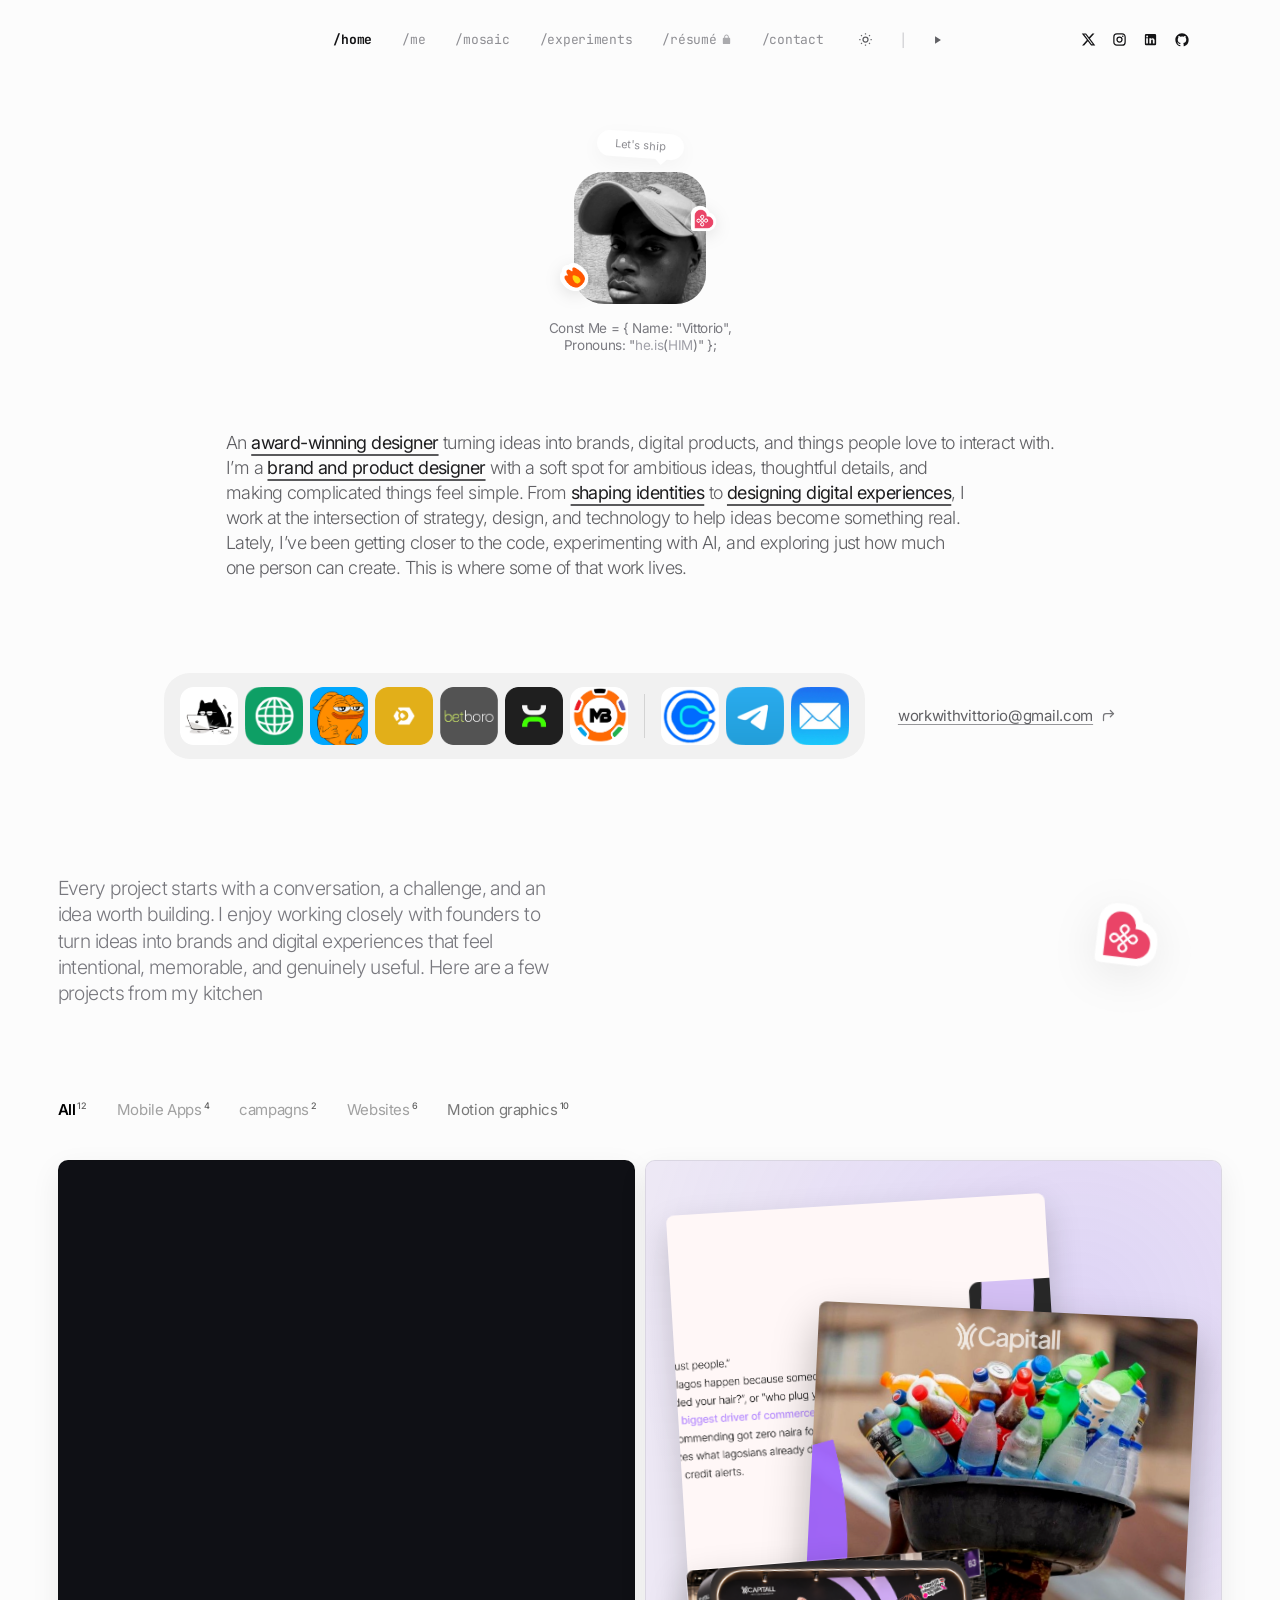
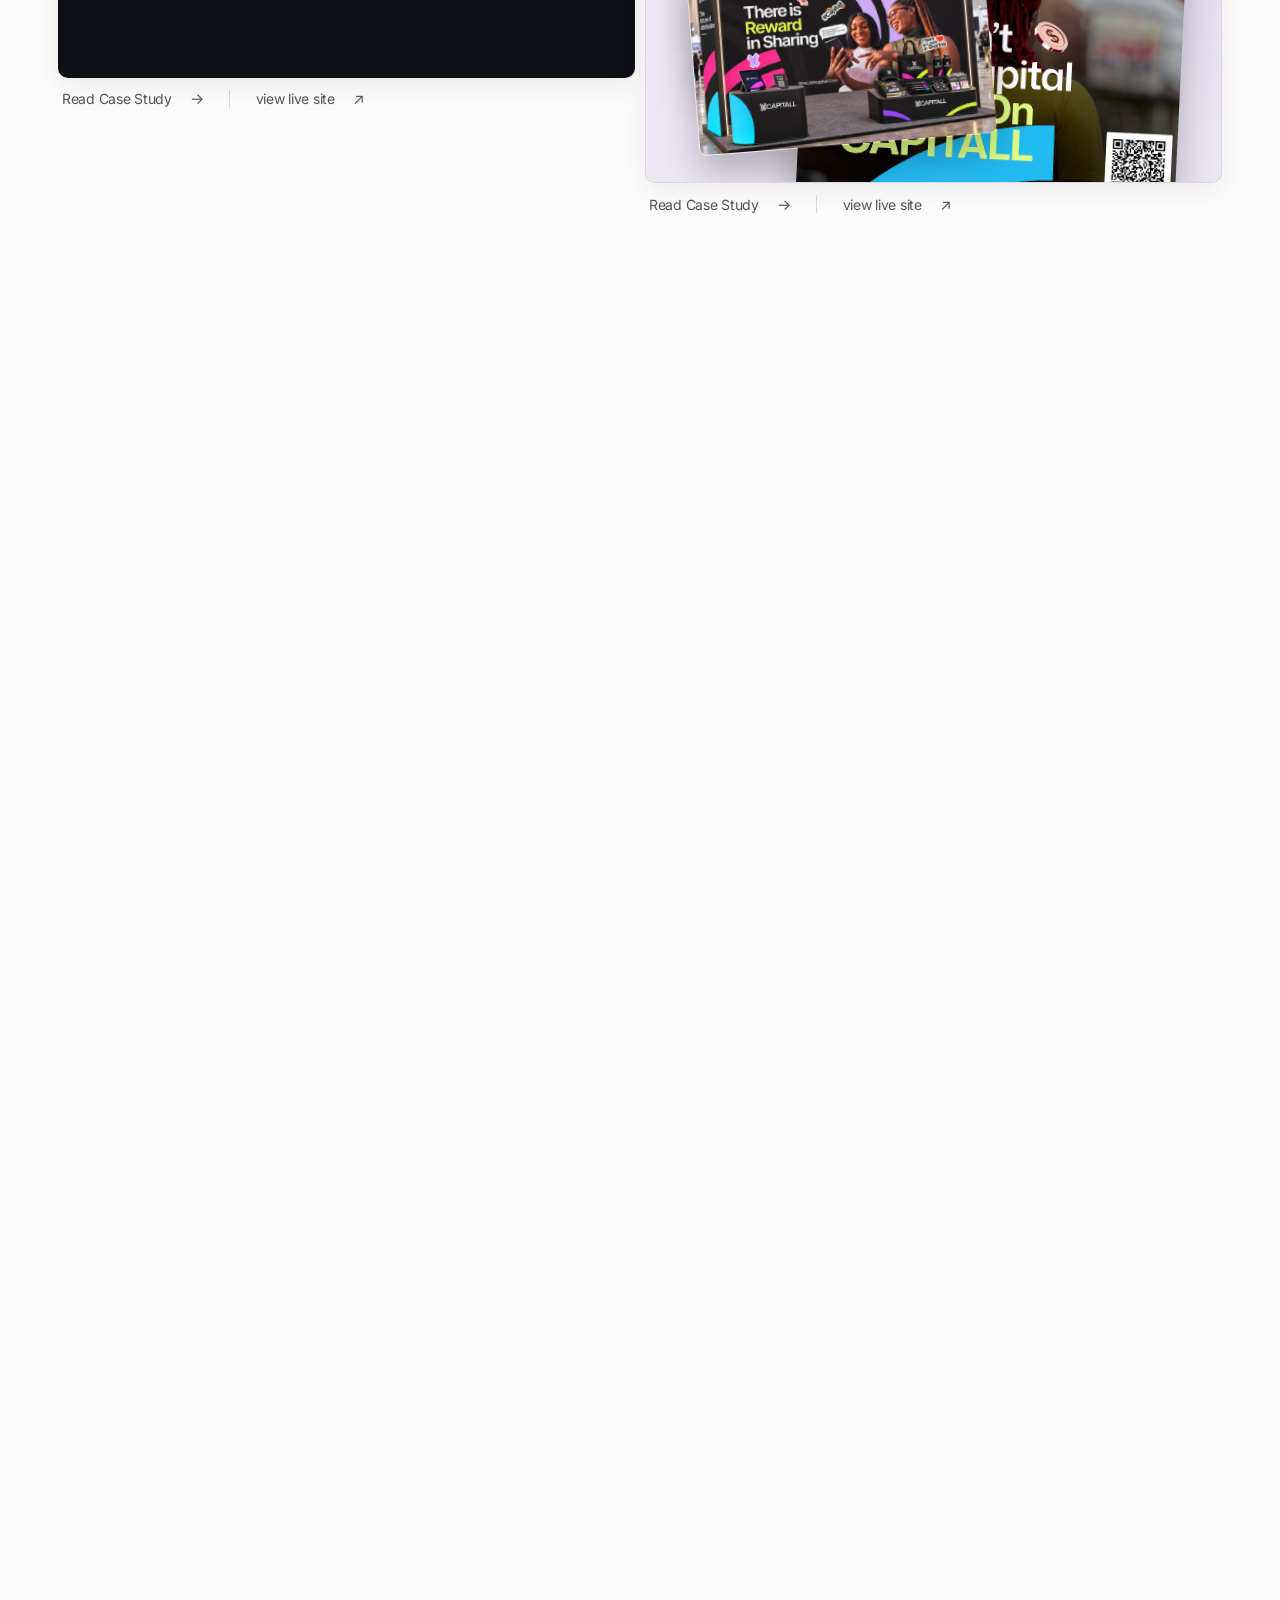
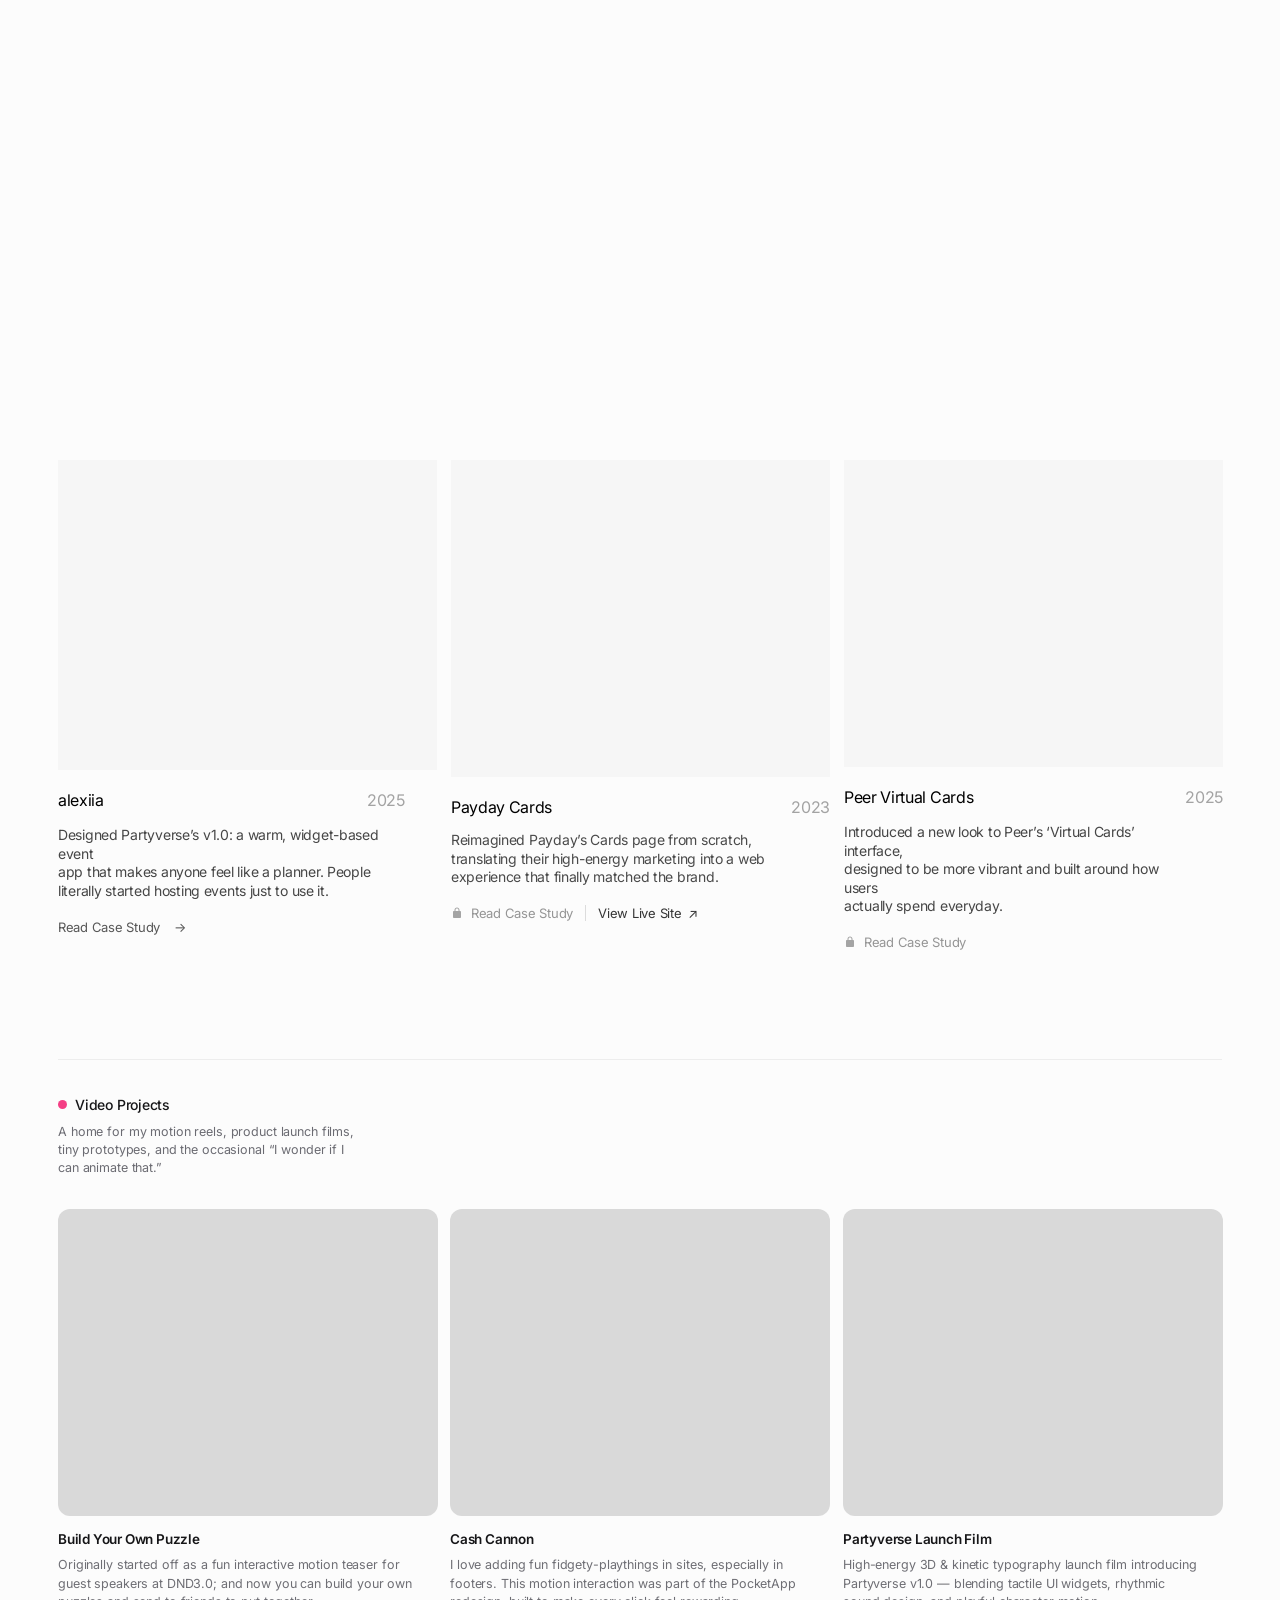
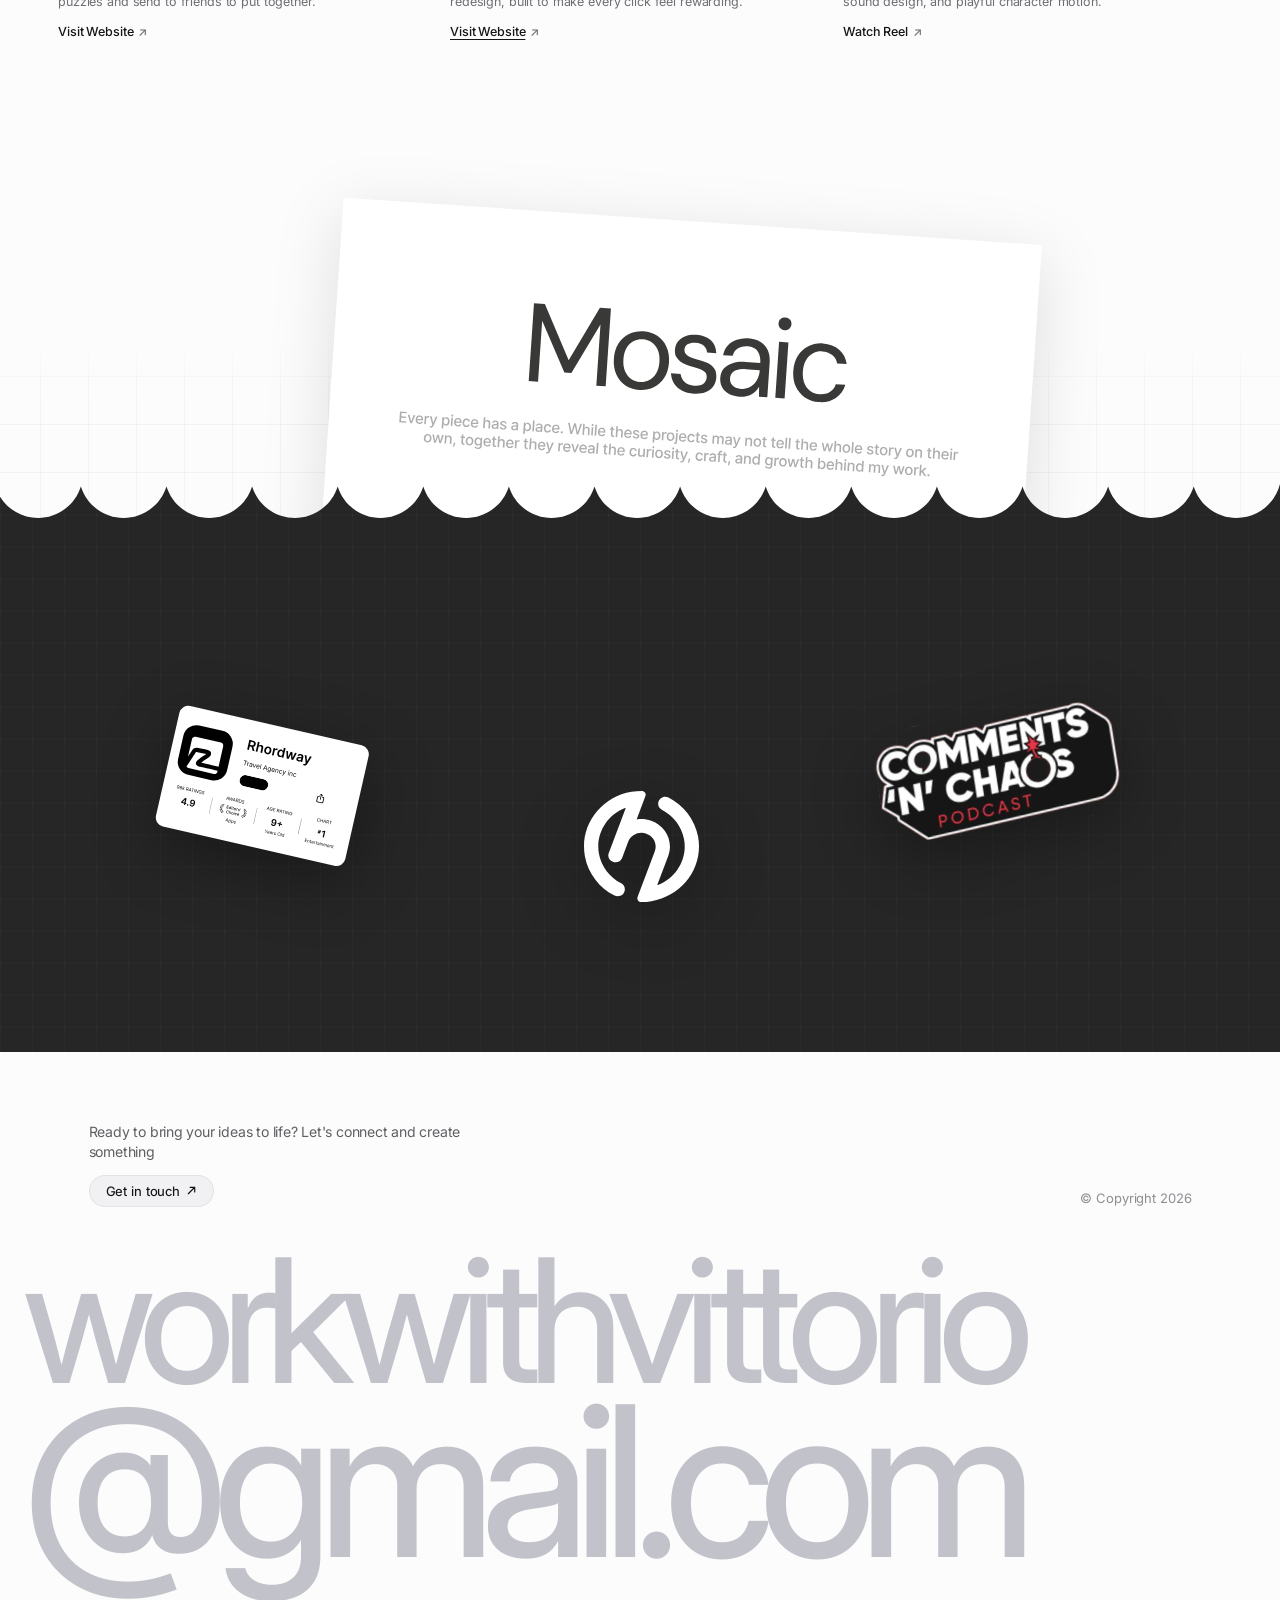
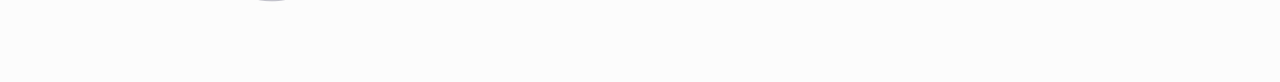
==== commit bdca6fe1: "fix(home): restore video thumbnail card layout and add featured campaign collage card" ====
--- a/index.html
+++ b/index.html
@@ -230,10 +230,10 @@
         <div class="featured-staggered-grid">
           <!-- Left Column (3 Cards) -->
           <div class="featured-col featured-col-left">
-            <!-- Card 1: Top-Left (Capitall Project Showcase) -->
+            <!-- Card 1: Top-Left (Capitall Project Showcase - Video Thumbnail) -->
             <div class="featured-item featured-tl">
               <a href="capitall.html" class="featured-rect rect-tl capitall-thumb-card" aria-label="Open Capitall case study">
-                <video class="capitall-thumb-video" autoplay muted loop playsinline preload="metadata">
+                <video class="capitall-thumb-video" autoplay muted loop playsinline preload="auto">
                   <source src="assets/projects/capitall/thumbnail.mp4" type="video/mp4">
                 </video>
               </a>
@@ -287,18 +287,33 @@
 
           <!-- Right Column (3 Cards) -->
           <div class="featured-col featured-col-right">
-            <!-- Card 4: Top-Right (#D9D9D9, 775x837) -->
+            <!-- Card 4: Top-Right (Capitall Campaign & Touchpoint Collage) -->
             <div class="featured-item featured-tr">
-              <div class="featured-rect rect-tr"></div>
+              <a href="capitall.html" class="featured-rect rect-tr capitall-collage-card" aria-label="Open Capitall case study - Brand Campaign & Touchpoints Collage">
+                <div class="capitall-collage-stage">
+                  <!-- Layer 1: Rewards Poster (Back Left Layer) -->
+                  <div class="collage-layer layer-rewards">
+                    <img src="assets/projects/capitall/rewards.png" alt="Capitall There Is Reward in Sharing campaign visual" loading="lazy" draggable="false">
+                  </div>
+                  <!-- Layer 2: Hawker Street Poster (Center Right Layer) -->
+                  <div class="collage-layer layer-hawker">
+                    <img src="assets/projects/capitall/poster-hawker.png" alt="You Don't Need Capital To Earn On CAPITALL poster" loading="lazy" draggable="false">
+                  </div>
+                  <!-- Layer 3: Experiential Pop-up Booth (Bottom Left Accent) -->
+                  <div class="collage-layer layer-accent">
+                    <img src="assets/projects/capitall/booth.png" alt="Capitall interactive sharing mural and trade booth" loading="lazy" draggable="false">
+                  </div>
+                </div>
+              </a>
               <div class="featured-links links-tr">
-                <a href="#case-study" class="featured-link">
+                <a href="capitall.html" class="featured-link">
                   <span>Read Case Study</span>
                   <span class="featured-arrow">→</span>
                 </a>
                 <span class="featured-divider" aria-hidden="true"></span>
-                <a href="#live-site" class="featured-link">
+                <a href="https://capitall-three.vercel.app" target="_blank" rel="noopener noreferrer" class="featured-link">
                   <span>view live site</span>
-                  <span class="featured-arrow">→</span>
+                  <span class="featured-arrow">↗</span>
                 </a>
               </div>
             </div>
--- a/style.css
+++ b/style.css
@@ -2742,16 +2742,20 @@
 
 
 /* ==========================================================================
-   Capitall Featured Project Showcase & Video Thumbnail
+   Capitall Featured Project Showcase: Video Thumbnail & Campaign Collage
    ========================================================================== */
 .featured-rect.capitall-thumb-card {
+  display: block;
   position: relative;
+  width: 100%;
+  aspect-ratio: 748 / 671;
   overflow: hidden;
   cursor: pointer;
   background-color: #0F1015;
-  border-radius: 14px;
+  border-radius: 10px;
   border: 1px solid rgba(0, 0, 0, 0.08);
   box-shadow: 0 10px 30px rgba(0, 0, 0, 0.07);
+  text-decoration: none;
   transition: transform 0.45s cubic-bezier(0.16, 1, 0.3, 1), box-shadow 0.45s cubic-bezier(0.16, 1, 0.3, 1), border-color 0.35s ease;
 }
 
@@ -2784,6 +2788,122 @@
 
 .featured-rect.capitall-thumb-card:hover .capitall-thumb-video {
   transform: scale(1.035);
+}
+
+/* Featured Collage Card (Inspired by Aj Anwachuku's Piggyvest Campaign Showcase) */
+.featured-rect.capitall-collage-card {
+  display: block;
+  position: relative;
+  width: 100%;
+  aspect-ratio: 775 / 837;
+  overflow: hidden;
+  cursor: pointer;
+  background-color: #EDE8F5;
+  border-radius: 10px;
+  border: 1px solid rgba(0, 0, 0, 0.08);
+  box-shadow: 0 10px 30px rgba(0, 0, 0, 0.07);
+  text-decoration: none;
+  transition: transform 0.45s cubic-bezier(0.16, 1, 0.3, 1), box-shadow 0.45s cubic-bezier(0.16, 1, 0.3, 1), border-color 0.35s ease;
+}
+
+[data-theme="dark"] .featured-rect.capitall-collage-card {
+  background-color: #171520;
+  border-color: rgba(255, 255, 255, 0.08);
+  box-shadow: 0 14px 40px rgba(0, 0, 0, 0.45);
+}
+
+.featured-rect.capitall-collage-card:hover {
+  transform: translateY(-4px);
+  box-shadow: 0 20px 48px rgba(0, 0, 0, 0.18);
+  border-color: rgba(138, 99, 248, 0.5);
+}
+
+[data-theme="dark"] .featured-rect.capitall-collage-card:hover {
+  border-color: rgba(181, 165, 248, 0.6);
+  box-shadow: 0 24px 60px rgba(0, 0, 0, 0.65);
+}
+
+.capitall-collage-stage {
+  position: absolute;
+  inset: 0;
+  width: 100%;
+  height: 100%;
+  background: radial-gradient(circle at 75% 25%, rgba(138, 99, 248, 0.15) 0%, rgba(237, 232, 245, 0) 70%), #EDE8F5;
+  overflow: hidden;
+}
+
+[data-theme="dark"] .capitall-collage-stage {
+  background: radial-gradient(circle at 75% 25%, rgba(181, 165, 248, 0.16) 0%, rgba(23, 21, 32, 0) 70%), #171520;
+}
+
+.capitall-collage-card .collage-layer {
+  position: absolute;
+  border-radius: 8px;
+  overflow: hidden;
+  box-shadow: 0 14px 34px rgba(0, 0, 0, 0.18);
+  transition: transform 0.55s cubic-bezier(0.16, 1, 0.3, 1), box-shadow 0.55s cubic-bezier(0.16, 1, 0.3, 1);
+  will-change: transform;
+}
+
+[data-theme="dark"] .capitall-collage-card .collage-layer {
+  box-shadow: 0 16px 40px rgba(0, 0, 0, 0.6);
+}
+
+.capitall-collage-card .collage-layer img {
+  width: 100%;
+  height: 100%;
+  object-fit: cover;
+  display: block;
+}
+
+/* Layer 1: Lilac Rewards Poster (Top-Left Background Layer) */
+.capitall-collage-card .layer-rewards {
+  width: 66%;
+  height: auto;
+  aspect-ratio: 4 / 5;
+  top: 7%;
+  left: 6%;
+  transform: rotate(-3.5deg);
+  z-index: 1;
+}
+
+/* Layer 2: Black & White Street Hawker Poster (Center-Right Foreground Layer) */
+.capitall-collage-card .layer-hawker {
+  width: 66%;
+  height: auto;
+  aspect-ratio: 3 / 4;
+  top: 24%;
+  right: 6%;
+  transform: rotate(2.8deg);
+  z-index: 2;
+  box-shadow: 0 20px 44px rgba(0, 0, 0, 0.28);
+}
+
+/* Layer 3: Pop-up Experiential Booth (Bottom-Left Foreground Accent) */
+.capitall-collage-card .layer-accent {
+  width: 52%;
+  height: auto;
+  aspect-ratio: 16 / 10;
+  bottom: 6%;
+  left: 8%;
+  transform: rotate(-4.5deg);
+  z-index: 3;
+  box-shadow: 0 18px 38px rgba(0, 0, 0, 0.26);
+  border: 1px solid rgba(255, 255, 255, 0.15);
+}
+
+/* Hover Dynamics */
+.featured-rect.capitall-collage-card:hover .layer-rewards {
+  transform: rotate(-5.5deg) translateY(-8px) scale(1.02);
+}
+
+.featured-rect.capitall-collage-card:hover .layer-hawker {
+  transform: rotate(1.5deg) translateY(-10px) scale(1.03);
+  box-shadow: 0 24px 50px rgba(0, 0, 0, 0.32);
+}
+
+.featured-rect.capitall-collage-card:hover .layer-accent {
+  transform: rotate(-2.5deg) translateY(-6px) scale(1.03);
 }
 
 /* Featured link button reset */
@@ -3204,27 +3324,55 @@
   display: grid;
   grid-template-columns: repeat(2, minmax(0, 1fr));
   gap: var(--cs-media-gap);
+  align-items: start;
 }
 
 .cs-media--half {
-  aspect-ratio: 4 / 3;
+  width: 100%;
 }
 
 .cs-media--half img {
-  width: 100%;
-  height: 100%;
-  object-fit: cover;
-  display: block;
-}
-
-.cs-media--full {
-  width: 100%;
-}
-
-.cs-media--full img {
   width: 100%;
   height: auto;
   display: block;
+}
+
+.cs-media--full {
+  width: 100%;
+}
+
+.cs-media--full img {
+  width: 100%;
+  height: auto;
+  display: block;
+}
+
+/* Dedicated Presentation Slide Styles */
+.cs-media--slide {
+  width: 100%;
+  background: #F8F8FA;
+}
+
+[data-theme="dark"] .cs-media--slide {
+  background: #111216;
+}
+
+/* Dedicated Rollup Standee Showcase */
+.cs-media--banner {
+  max-width: 480px;
+  margin: 0 auto;
+  width: 100%;
+}
+
+.cs-media--banner img {
+  width: 100%;
+  height: auto;
+  display: block;
+}
+
+.cs-media--dark-backdrop {
+  background: #0B0C0E !important;
+  border-color: rgba(255, 255, 255, 0.08);
 }
 
 /* Case End / Footer CTA */
